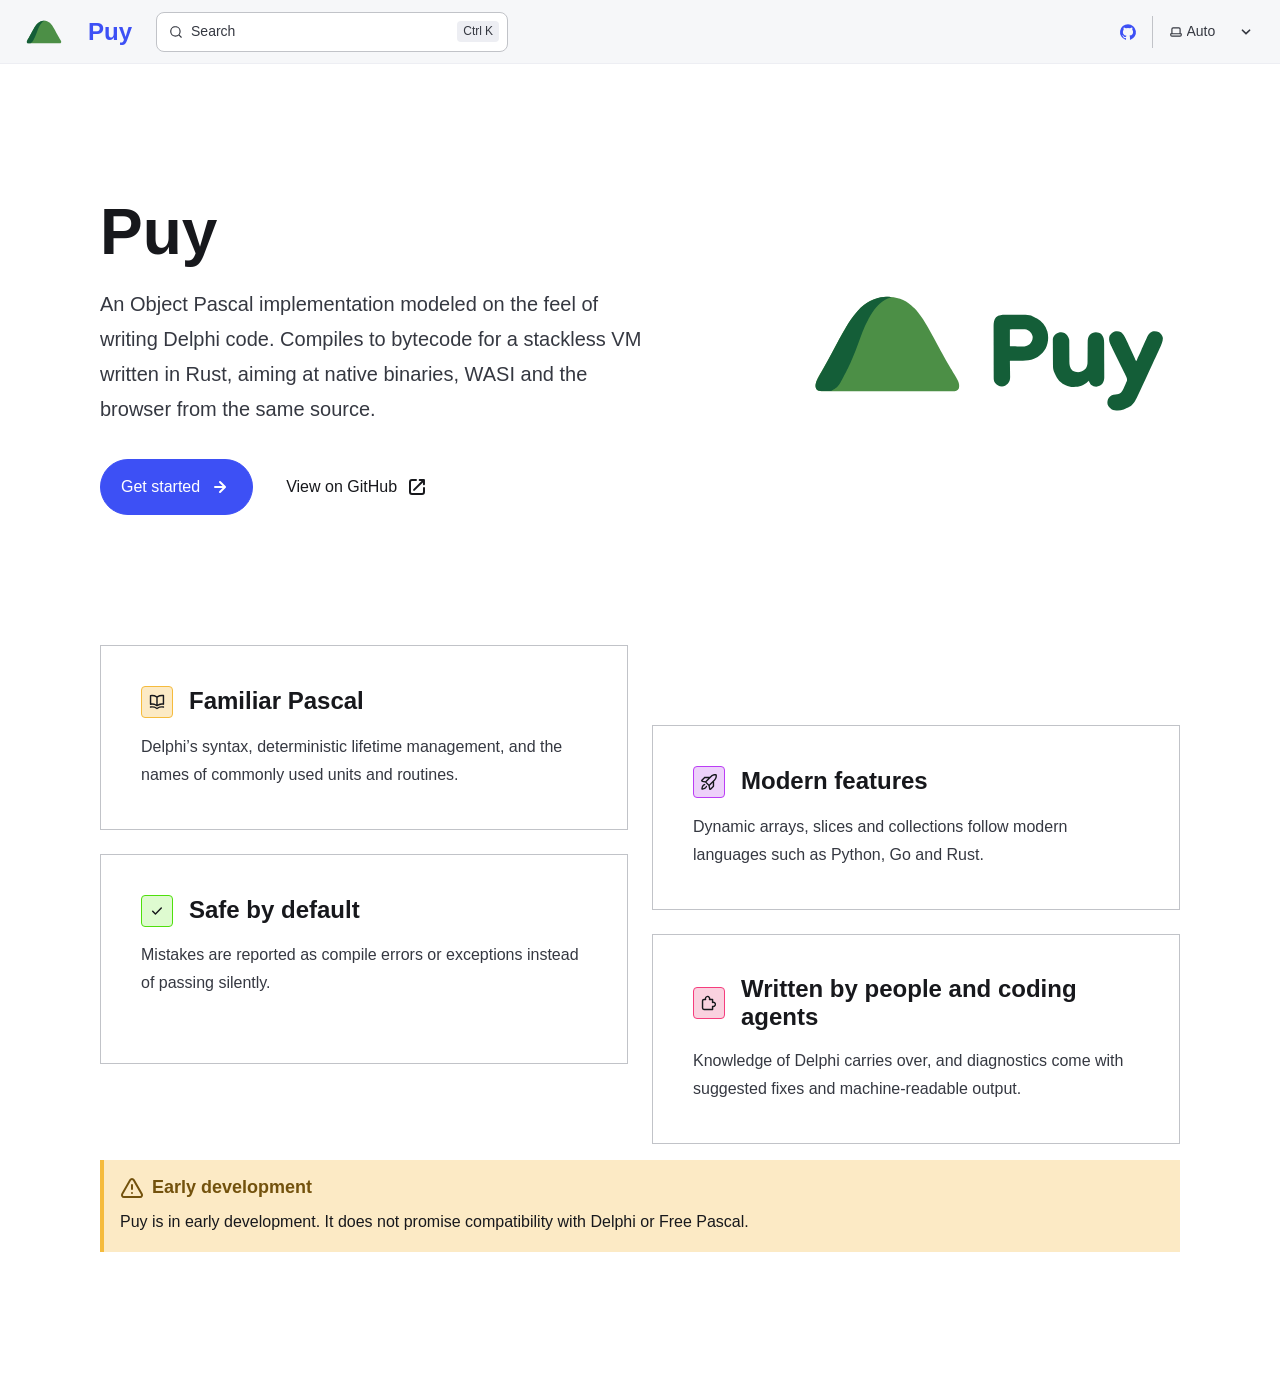
==== index.html @ e06319e0 "Update site" ====
<!DOCTYPE html><html lang="en" dir="ltr" data-theme="dark" data-has-hero data-astro-cid-g5ptsecz><head><meta charset="utf-8"/><meta name="viewport" content="width=device-width, initial-scale=1"/><title>Puy | Puy</title><link rel="canonical" href="https://puy-lang.org/"/><link rel="sitemap" href="/sitemap-index.xml"/><link rel="shortcut icon" href="/favicon.svg" type="image/svg+xml"/><meta name="generator" content="Astro v7.4.12"/><meta name="generator" content="Starlight v0.43.1"/><meta property="og:title" content="Puy"/><meta property="og:type" content="article"/><meta property="og:url" content="https://puy-lang.org/"/><meta property="og:locale" content="en"/><meta property="og:description" content="An Object Pascal implementation modeled on the feel of writing Delphi code."/><meta property="og:site_name" content="Puy"/><meta name="twitter:card" content="summary_large_image"/><meta name="description" content="An Object Pascal implementation modeled on the feel of writing Delphi code."/><script>
	(() => {
		const storedTheme =
			typeof localStorage !== 'undefined' && localStorage.getItem('starlight-theme');
		const theme =
			storedTheme ||
			(window.matchMedia('(prefers-color-scheme: light)').matches ? 'light' : 'dark');
		document.documentElement.dataset.theme = theme === 'light' ? 'light' : 'dark';
	})();
</script><link rel="stylesheet" href="/_astro/print.C9eyqPGL.css" media="print"><link rel="stylesheet" href="/_astro/common.D94KL_TM.css"><style>@layer starlight.components.icon{svg[data-astro-cid-hkc32dio]{color:var(--sl-icon-color);font-size:var(--sl-icon-size,1em);width:1em;height:1em;overflow:visible}}
</style><script type="module" src="/_astro/page.cNngjUgL.js"></script><style>@layer starlight.components{.card[data-astro-cid-oag6qnet]{--sl-card-border:var(--sl-color-purple);--sl-card-bg:var(--sl-color-purple-low);border:1px solid var(--sl-color-gray-5);background-color:var(--sl-color-black);flex-direction:column;gap:clamp(.5rem,.125rem + 1vw,1rem);padding:clamp(1rem,.125rem + 3vw,2.5rem)}.card[data-astro-cid-oag6qnet]:nth-child(4n+1){--sl-card-border:var(--sl-color-orange);--sl-card-bg:var(--sl-color-orange-low)}.card[data-astro-cid-oag6qnet]:nth-child(4n+3){--sl-card-border:var(--sl-color-green);--sl-card-bg:var(--sl-color-green-low)}.card[data-astro-cid-oag6qnet]:nth-child(4n+4){--sl-card-border:var(--sl-color-red);--sl-card-bg:var(--sl-color-red-low)}.card[data-astro-cid-oag6qnet]:nth-child(4n+5){--sl-card-border:var(--sl-color-blue);--sl-card-bg:var(--sl-color-blue-low)}.title[data-astro-cid-oag6qnet]{font-weight:600;font-size:var(--sl-text-h4);color:var(--sl-color-white);line-height:var(--sl-line-height-headings);align-items:center;gap:1rem}.card[data-astro-cid-oag6qnet] .icon[data-astro-cid-oag6qnet]{border:1px solid var(--sl-card-border);background-color:var(--sl-card-bg);border-radius:.25rem;flex-shrink:0;padding:.2em}.card[data-astro-cid-oag6qnet] .body[data-astro-cid-oag6qnet]{font-size:clamp(var(--sl-text-sm), calc(.5rem + 1vw), var(--sl-text-body));margin:0}.card-grid[data-astro-cid-7qmvx3iy]{grid-template-columns:100%;gap:1rem;display:grid}.card-grid[data-astro-cid-7qmvx3iy]>*{margin-top:0!important}@media (width>=50rem){.card-grid[data-astro-cid-7qmvx3iy]{grid-template-columns:1fr 1fr;gap:1.5rem}.stagger[data-astro-cid-7qmvx3iy]{--stagger-height:5rem;padding-bottom:var(--stagger-height)}.stagger[data-astro-cid-7qmvx3iy]>:nth-child(2n){transform:translateY(var(--stagger-height))}}}
</style></head><body data-astro-cid-g5ptsecz><a class="sl-skip-link" href="#_top" data-astro-cid-qb7clj6f>Skip to content</a><div class="page sl-flex" data-astro-cid-yntsjkba><header class="header" data-astro-cid-yntsjkba><div class="header" data-astro-cid-by6fddyj><div class="title-wrapper sl-flex" data-astro-cid-by6fddyj><a href="/" class="site-title sl-flex" data-astro-cid-6rvad3va><img alt src="/_astro/puy-symbol.BpjMEfcw.svg" width="752" height="752" data-astro-cid-6rvad3va><span translate="no" data-astro-cid-6rvad3va>Puy</span></a></div><div class="sl-flex print:hidden" data-astro-cid-by6fddyj><site-search data-translations="{&quot;placeholder&quot;:&quot;Search&quot;}" data-astro-cid-b5kgnn7o="true"><button data-open-modal disabled aria-label="Search" aria-keyshortcuts="Control+K" data-astro-cid-b5kgnn7o><svg data-astro-cid-b5kgnn7o="true" aria-hidden="true" width="16" height="16" viewBox="0 0 24 24" fill="currentColor" style="--sl-icon-size: 1em;" data-astro-cid-hkc32dio><path d="M21.71 20.29 18 16.61A9 9 0 1 0 16.61 18l3.68 3.68a.999.999 0 0 0 1.42 0 1 1 0 0 0 0-1.39ZM11 18a7 7 0 1 1 0-14 7 7 0 0 1 0 14Z"/></svg><span class="sl-hidden md:sl-block" aria-hidden="true" data-astro-cid-b5kgnn7o>Search</span><kbd class="sl-hidden md:sl-flex" style="display: none" data-astro-cid-b5kgnn7o><kbd data-astro-cid-b5kgnn7o>Ctrl</kbd><kbd data-astro-cid-b5kgnn7o>K</kbd></kbd></button><dialog style="padding: 0" aria-label="Search" data-astro-cid-b5kgnn7o><div class="dialog-frame sl-flex" data-astro-cid-b5kgnn7o><button data-close-modal class="sl-flex md:sl-hidden" data-astro-cid-b5kgnn7o>Cancel</button><div class="search-container" data-astro-cid-b5kgnn7o><div id="starlight__search" data-astro-cid-b5kgnn7o></div></div></div></dialog></site-search><script>
	(() => {
		const openBtn = document.querySelector('button[data-open-modal]');
		const shortcut = openBtn?.querySelector('kbd');
		if (!openBtn || !(shortcut instanceof HTMLElement)) return;
		const platformKey = shortcut.querySelector('kbd');
		if (platformKey && /(Mac|iPhone|iPod|iPad)/i.test(navigator.platform)) {
			platformKey.textContent = '⌘';
			openBtn.setAttribute('aria-keyshortcuts', 'Meta+K');
		}
		shortcut.style.display = '';
	})();
</script><script type="module" src="/_astro/Search.astro_astro_type_script_index_0_lang.CibB10mu.js"></script></div><div class="sl-hidden md:sl-flex print:hidden right-group" data-astro-cid-by6fddyj><div class="sl-flex social-icons" data-astro-cid-by6fddyj><a href="https://github.com/puy-lang/puy" rel="me" class="sl-flex" data-astro-cid-n2mnl6yq><span class="sr-only" data-astro-cid-n2mnl6yq>GitHub</span><svg data-astro-cid-n2mnl6yq="true" aria-hidden="true" width="16" height="16" viewBox="0 0 24 24" fill="currentColor" style="--sl-icon-size: 1em;" data-astro-cid-hkc32dio><path d="M12 .3a12 12 0 0 0-3.8 23.38c.6.12.83-.26.83-.57L9 21.07c-3.34.72-4.04-1.61-4.04-1.61-.55-1.39-1.34-1.76-1.34-1.76-1.08-.74.09-.73.09-.73 1.2.09 1.83 1.24 1.83 1.24 1.08 1.83 2.81 1.3 3.5 1 .1-.78.42-1.31.76-1.61-2.67-.3-5.47-1.33-5.47-5.93 0-1.31.47-2.38 1.24-3.22-.14-.3-.54-1.52.1-3.18 0 0 1-.32 3.3 1.23a11.5 11.5 0 0 1 6 0c2.28-1.55 3.29-1.23 3.29-1.23.64 1.66.24 2.88.12 3.18a4.65 4.65 0 0 1 1.23 3.22c0 4.61-2.8 5.63-5.48 5.92.42.36.81 1.1.81 2.22l-.01 3.29c0 .31.2.69.82.57A12 12 0 0 0 12 .3Z"/></svg></a></div><starlight-theme-select data-astro-cid-smhvfpqh="true"><label style="--sl-select-width: 6.25em" data-astro-cid-2z5xp7gb><span class="sr-only" data-astro-cid-2z5xp7gb>Select theme</span><span class="icon label-icon" data-astro-cid-2z5xp7gb><svg class="sl-theme-icon-dark" data-astro-cid-smhvfpqh="true" aria-hidden="true" width="16" height="16" viewBox="0 0 24 24" fill="currentColor" style="--sl-icon-size: 1em;" data-astro-cid-hkc32dio><path d="M21.64 13a1 1 0 0 0-1.05-.14 8.049 8.049 0 0 1-3.37.73 8.15 8.15 0 0 1-8.14-8.1 8.59 8.59 0 0 1 .25-2A1 1 0 0 0 8 2.36a10.14 10.14 0 1 0 14 11.69 1 1 0 0 0-.36-1.05Zm-9.5 6.69A8.14 8.14 0 0 1 7.08 5.22v.27a10.15 10.15 0 0 0 10.14 10.14 9.784 9.784 0 0 0 2.1-.22 8.11 8.11 0 0 1-7.18 4.32v-.04Z"/></svg><svg class="sl-theme-icon-light" data-astro-cid-smhvfpqh="true" aria-hidden="true" width="16" height="16" viewBox="0 0 24 24" fill="currentColor" style="--sl-icon-size: 1em;" data-astro-cid-hkc32dio><path d="M5 12a1 1 0 0 0-1-1H3a1 1 0 0 0 0 2h1a1 1 0 0 0 1-1Zm.64 5-.71.71a1 1 0 0 0 0 1.41 1 1 0 0 0 1.41 0l.71-.71A1 1 0 0 0 5.64 17ZM12 5a1 1 0 0 0 1-1V3a1 1 0 0 0-2 0v1a1 1 0 0 0 1 1Zm5.66 2.34a1 1 0 0 0 .7-.29l.71-.71a1 1 0 1 0-1.41-1.41l-.66.71a1 1 0 0 0 0 1.41 1 1 0 0 0 .66.29Zm-12-.29a1 1 0 0 0 1.41 0 1 1 0 0 0 0-1.41l-.71-.71a1.004 1.004 0 1 0-1.43 1.41l.73.71ZM21 11h-1a1 1 0 0 0 0 2h1a1 1 0 0 0 0-2Zm-2.64 6A1 1 0 0 0 17 18.36l.71.71a1 1 0 0 0 1.41 0 1 1 0 0 0 0-1.41l-.76-.66ZM12 6.5a5.5 5.5 0 1 0 5.5 5.5A5.51 5.51 0 0 0 12 6.5Zm0 9a3.5 3.5 0 1 1 0-7 3.5 3.5 0 0 1 0 7Zm0 3.5a1 1 0 0 0-1 1v1a1 1 0 0 0 2 0v-1a1 1 0 0 0-1-1Z"/></svg><svg class="sl-theme-icon-auto" data-astro-cid-smhvfpqh="true" aria-hidden="true" width="16" height="16" viewBox="0 0 24 24" fill="currentColor" style="--sl-icon-size: 1em;" data-astro-cid-hkc32dio><path d="M21 14h-1V7a3 3 0 0 0-3-3H7a3 3 0 0 0-3 3v7H3a1 1 0 0 0-1 1v2a3 3 0 0 0 3 3h14a3 3 0 0 0 3-3v-2a1 1 0 0 0-1-1ZM6 7a1 1 0 0 1 1-1h10a1 1 0 0 1 1 1v7H6V7Zm14 10a1 1 0 0 1-1 1H5a1 1 0 0 1-1-1v-1h16v1Z"/></svg></span><select autocomplete="off" data-astro-cid-2z5xp7gb><option value="dark" data-astro-cid-2z5xp7gb>Dark</option><option value="light" data-astro-cid-2z5xp7gb>Light</option><option value="auto" selected data-astro-cid-2z5xp7gb>Auto</option></select><svg class="icon caret" data-astro-cid-2z5xp7gb="true" aria-hidden="true" width="16" height="16" viewBox="0 0 24 24" fill="currentColor" style="--sl-icon-size: 1em;" data-astro-cid-hkc32dio><path d="M17 9.17a1 1 0 0 0-1.41 0L12 12.71 8.46 9.17a1 1 0 1 0-1.41 1.42l4.24 4.24a1.002 1.002 0 0 0 1.42 0L17 10.59a1.002 1.002 0 0 0 0-1.42Z"/></svg></label></starlight-theme-select><script>(() => {
		const theme = (typeof localStorage !== 'undefined' && localStorage.getItem('starlight-theme'));
		if (theme) document.querySelectorAll('starlight-theme-select select').forEach((s) => { s.value = theme; });
	})();</script><script type="module">var e=`starlight-theme`,t=e=>e===`auto`||e===`dark`||e===`light`?e:`auto`,n=()=>t(typeof localStorage<`u`&&localStorage.getItem(e));function r(t){typeof localStorage<`u`&&localStorage.setItem(e,t===`light`||t===`dark`?t:``)}var i=()=>matchMedia(`(prefers-color-scheme: light)`).matches?`light`:`dark`;function a(e){document.querySelectorAll(`starlight-theme-select select`).forEach(t=>{t.value=e}),document.documentElement.dataset.theme=e===`auto`?i():e,r(e)}matchMedia(`(prefers-color-scheme: light)`).addEventListener(`change`,()=>{n()===`auto`&&a(`auto`)});var o=class extends HTMLElement{constructor(){super(),a(n()),this.querySelector(`select`)?.addEventListener(`change`,e=>{e.currentTarget instanceof HTMLSelectElement&&a(t(e.currentTarget.value))})}};customElements.define(`starlight-theme-select`,o);</script><script type="module">var e=class extends HTMLElement{constructor(){super();let e=this.querySelector(`select`);e&&(e.addEventListener(`change`,e=>{e.currentTarget instanceof HTMLSelectElement&&(window.location.pathname=e.currentTarget.value)}),window.addEventListener(`pageshow`,t=>{if(!t.persisted)return;let n=e.querySelector(`option[selected]`)?.index;n!==e.selectedIndex&&(e.selectedIndex=n??0)}))}};customElements.define(`starlight-lang-select`,e);</script></div></div></header><div class="main-frame" data-astro-cid-yntsjkba><script type="module">var e=document.getElementById(`starlight__sidebar`),t=e?.querySelector(`sl-sidebar-state-persist`),n=`sl-sidebar-state`,r=()=>{let r=[],i=t?.dataset.hash||``;try{let e=sessionStorage.getItem(n),t=JSON.parse(e||`{}`);Array.isArray(t.open)&&t.hash===i&&(r=t.open)}catch{}return{hash:i,open:r,scroll:e?.scrollTop||0}},i=e=>{try{sessionStorage.setItem(n,JSON.stringify(e))}catch{}},a=()=>i(r()),o=(e,t)=>{let n=r();n.open[t]=e,i(n)};t?.addEventListener(`click`,e=>{if(!(e.target instanceof Element))return;let t=e.target.closest(`summary`)?.closest(`details`);if(!t)return;let n=t.querySelector(`sl-sidebar-restore`),r=parseInt(n?.dataset.index||``);isNaN(r)||o(!t.open,r)}),addEventListener(`visibilitychange`,()=>{document.visibilityState===`hidden`&&a()});</script><div class="lg:sl-flex" data-astro-cid-lrzkfocr><div class="main-pane" data-astro-cid-lrzkfocr><main data-pagefind-body lang="en" dir="ltr" data-astro-cid-g5ptsecz><div class="content-panel" data-astro-cid-a7po4psb><div class="sl-container" data-astro-cid-a7po4psb><div class="hero" data-astro-cid-2qjbuh7f><img src="/_astro/puy-logo.BRkI9EOI_SMe1d.svg" fetchpriority="high" loading="eager" decoding="async" alt data-astro-cid-2qjbuh7f="true" width="400" height="400"><div class="sl-flex stack" data-astro-cid-2qjbuh7f><div class="sl-flex copy" data-astro-cid-2qjbuh7f><h1 id="_top" data-page-title data-astro-cid-2qjbuh7f>Puy</h1><div class="tagline" data-astro-cid-2qjbuh7f>An Object Pascal implementation modeled on the feel of writing Delphi code. Compiles to bytecode for a stackless VM written in Rust, aiming at native binaries, WASI and the browser from the same source.</div></div><div class="sl-flex actions" data-astro-cid-2qjbuh7f><a class="sl-link-button not-content primary" href="/getting-started/installation/" data-astro-cid-2qjbuh7f="true" data-astro-cid-dcqstdaq>Get started<svg data-astro-cid-dcqstdaq="true" aria-hidden="true" width="16" height="16" viewBox="0 0 24 24" fill="currentColor" style="--sl-icon-size: 1.5rem;" data-astro-cid-hkc32dio><path d="M17.92 11.62a1.001 1.001 0 0 0-.21-.33l-5-5a1.003 1.003 0 1 0-1.42 1.42l3.3 3.29H7a1 1 0 0 0 0 2h7.59l-3.3 3.29a1.002 1.002 0 0 0 .325 1.639 1 1 0 0 0 1.095-.219l5-5a1 1 0 0 0 .21-.33 1 1 0 0 0 0-.76Z"/></svg></a><a class="sl-link-button not-content minimal" href="https://github.com/puy-lang/puy" data-astro-cid-2qjbuh7f="true" data-astro-cid-dcqstdaq>View on GitHub<svg data-astro-cid-dcqstdaq="true" aria-hidden="true" width="16" height="16" viewBox="0 0 24 24" fill="currentColor" style="--sl-icon-size: 1.5rem;" data-astro-cid-hkc32dio><path d="M19.33 10.18a1 1 0 0 1-.77 0 1 1 0 0 1-.62-.93l.01-1.83-8.2 8.2a1 1 0 0 1-1.41-1.42l8.2-8.2H14.7a1 1 0 0 1 0-2h4.25a1 1 0 0 1 1 1v4.25a1 1 0 0 1-.62.93Z"/><path d="M11 4a1 1 0 1 1 0 2H7a1 1 0 0 0-1 1v10a1 1 0 0 0 1 1h10a1 1 0 0 0 1-1v-4a1 1 0 1 1 2 0v4a3 3 0 0 1-3 3H7a3 3 0 0 1-3-3V7a3 3 0 0 1 3-3h4Z"/></svg></a></div></div></div><div class="sl-markdown-content"><div class="card-grid stagger" data-astro-cid-7qmvx3iy><article class="card sl-flex" data-astro-cid-oag6qnet><p class="title sl-flex" data-astro-cid-oag6qnet><svg class="icon" data-astro-cid-oag6qnet="true" aria-hidden="true" width="16" height="16" viewBox="0 0 24 24" fill="currentColor" style="--sl-icon-size: 1.333em;" data-astro-cid-hkc32dio><path d="M21.17 2.06A13.1 13.1 0 0 0 19 1.87a12.94 12.94 0 0 0-7 2.05 12.94 12.94 0 0 0-7-2 13.1 13.1 0 0 0-2.17.19 1 1 0 0 0-.83 1v12a1 1 0 0 0 1.17 1 10.9 10.9 0 0 1 8.25 1.91l.12.07h.11a.91.91 0 0 0 .7 0h.11l.12-.07A10.899 10.899 0 0 1 20.83 16 1 1 0 0 0 22 15V3a1 1 0 0 0-.83-.94ZM11 15.35a12.87 12.87 0 0 0-6-1.48H4v-10c.333-.02.667-.02 1 0a10.86 10.86 0 0 1 6 1.8v9.68Zm9-1.44h-1a12.87 12.87 0 0 0-6 1.48V5.67a10.86 10.86 0 0 1 6-1.8c.333-.02.667-.02 1 0v10.04Zm1.17 4.15a13.098 13.098 0 0 0-2.17-.19 12.94 12.94 0 0 0-7 2.05 12.94 12.94 0 0 0-7-2.05c-.727.003-1.453.066-2.17.19A1 1 0 0 0 2 19.21a1 1 0 0 0 1.17.79 10.9 10.9 0 0 1 8.25 1.91 1 1 0 0 0 1.16 0A10.9 10.9 0 0 1 20.83 20a1 1 0 0 0 1.17-.79 1 1 0 0 0-.83-1.15Z"/></svg><span data-astro-cid-oag6qnet>Familiar Pascal</span></p><div class="body" data-astro-cid-oag6qnet><p>Delphi’s syntax, deterministic lifetime management, and the names of commonly
used units and routines.</p></div></article><article class="card sl-flex" data-astro-cid-oag6qnet><p class="title sl-flex" data-astro-cid-oag6qnet><svg class="icon" data-astro-cid-oag6qnet="true" aria-hidden="true" width="16" height="16" viewBox="0 0 24 24" fill="currentColor" style="--sl-icon-size: 1.333em;" data-astro-cid-hkc32dio><path fill-rule="evenodd" d="M1.44 8.855v-.001l3.527-3.516c.34-.344.802-.541 1.285-.548h6.649l.947-.947c3.07-3.07 6.207-3.072 7.62-2.868a1.821 1.821 0 0 1 1.557 1.557c.204 1.413.203 4.55-2.868 7.62l-.946.946v6.649a1.845 1.845 0 0 1-.549 1.286l-3.516 3.528a1.844 1.844 0 0 1-3.11-.944l-.858-4.275-4.52-4.52-2.31-.463-1.964-.394A1.847 1.847 0 0 1 .98 10.693a1.843 1.843 0 0 1 .46-1.838Zm5.379 2.017-3.873-.776L6.32 6.733h4.638l-4.14 4.14Zm8.403-5.655c2.459-2.46 4.856-2.463 5.89-2.33.134 1.035.13 3.432-2.329 5.891l-6.71 6.71-3.561-3.56 6.71-6.711Zm-1.318 15.837-.776-3.873 4.14-4.14v4.639l-3.364 3.374Z" clip-rule="evenodd"/><path d="M9.318 18.345a.972.972 0 0 0-1.86-.561c-.482 1.435-1.687 2.204-2.934 2.619a8.22 8.22 0 0 1-1.23.302c.062-.365.157-.79.303-1.229.415-1.247 1.184-2.452 2.62-2.935a.971.971 0 1 0-.62-1.842c-.12.04-.236.084-.35.13-2.02.828-3.012 2.588-3.493 4.033a10.383 10.383 0 0 0-.51 2.845l-.001.016v.063c0 .536.434.972.97.972H2.24a7.21 7.21 0 0 0 .878-.065c.527-.063 1.248-.19 2.02-.447 1.445-.48 3.205-1.472 4.033-3.494a5.828 5.828 0 0 0 .147-.407Z"/></svg><span data-astro-cid-oag6qnet>Modern features</span></p><div class="body" data-astro-cid-oag6qnet><p>Dynamic arrays, slices and collections follow modern languages such as Python,
Go and Rust.</p></div></article><article class="card sl-flex" data-astro-cid-oag6qnet><p class="title sl-flex" data-astro-cid-oag6qnet><svg class="icon" data-astro-cid-oag6qnet="true" aria-hidden="true" width="16" height="16" viewBox="0 0 24 24" fill="currentColor" style="--sl-icon-size: 1.333em;" data-astro-cid-hkc32dio><path d="M18.71 7.21a1 1 0 0 0-1.42 0l-7.45 7.46-3.13-3.14A1.02 1.02 0 1 0 5.29 13l3.84 3.84a1.001 1.001 0 0 0 1.42 0l8.16-8.16a1 1 0 0 0 0-1.47Z"/></svg><span data-astro-cid-oag6qnet>Safe by default</span></p><div class="body" data-astro-cid-oag6qnet><p>Mistakes are reported as compile errors or exceptions instead of passing
silently.</p></div></article><article class="card sl-flex" data-astro-cid-oag6qnet><p class="title sl-flex" data-astro-cid-oag6qnet><svg class="icon" data-astro-cid-oag6qnet="true" aria-hidden="true" width="16" height="16" viewBox="0 0 24 24" fill="currentColor" style="--sl-icon-size: 1.333em;" data-astro-cid-hkc32dio><path d="M17 22H5a3 3 0 0 1-3-3V9a3 3 0 0 1 3-3h1a4 4 0 0 1 7.3-2.18c.448.64.692 1.4.7 2.18h3a1 1 0 0 1 1 1v3a4 4 0 0 1 2.18 7.3A3.86 3.86 0 0 1 18 18v3a1 1 0 0 1-1 1ZM5 8a1 1 0 0 0-1 1v10a1 1 0 0 0 1 1h11v-3.18a1 1 0 0 1 1.33-.95 1.77 1.77 0 0 0 1.74-.23 2 2 0 0 0 .93-1.37 2 2 0 0 0-.48-1.59 1.89 1.89 0 0 0-2.17-.55 1 1 0 0 1-1.33-.95V8h-3.2a1 1 0 0 1-1-1.33 1.77 1.77 0 0 0-.23-1.74 1.939 1.939 0 0 0-3-.43A2 2 0 0 0 8 6c.002.23.046.456.13.67A1 1 0 0 1 7.18 8H5Z"/></svg><span data-astro-cid-oag6qnet>Written by people and coding agents</span></p><div class="body" data-astro-cid-oag6qnet><p>Knowledge of Delphi carries over, and diagnostics come with suggested fixes and
machine-readable output.</p></div></article></div>
<aside aria-label="Early development" class="starlight-aside starlight-aside--caution"><p class="starlight-aside__title" aria-hidden="true"><svg viewBox="0 0 24 24" width="16" height="16" fill="currentColor" class="starlight-aside__icon"><path d="M12 16a1 1 0 1 0 0 2 1 1 0 0 0 0-2Zm10.67 1.47-8.05-14a3 3 0 0 0-5.24 0l-8 14A3 3 0 0 0 3.94 22h16.12a3 3 0 0 0 2.61-4.53Zm-1.73 2a1 1 0 0 1-.88.51H3.94a1 1 0 0 1-.88-.51 1 1 0 0 1 0-1l8-14a1 1 0 0 1 1.78 0l8.05 14a1 1 0 0 1 .05 1.02v-.02ZM12 8a1 1 0 0 0-1 1v4a1 1 0 0 0 2 0V9a1 1 0 0 0-1-1Z"/></svg>Early development</p><div class="starlight-aside__content"><p>Puy is in early development. It does not promise compatibility with Delphi or Free
Pascal.</p></div></aside></div><footer class="sl-flex" data-astro-cid-ddtxxk7k><div class="meta sl-flex" data-astro-cid-ddtxxk7k></div><div class="pagination-links print:hidden" dir="ltr" data-astro-cid-b5raizh3></div></footer></div></div></main></div></div></div></div></body></html>
---- _astro/print.C9eyqPGL.css ----
@media print{:root{--sl-color-white:#17181c;--sl-color-gray-1:#23262f;--sl-color-gray-2:#353841;--sl-color-gray-3:#555962;--sl-color-gray-4:#888c96;--sl-color-gray-5:#c1c3c8;--sl-color-gray-6:#edeef3;--sl-color-gray-7:#f6f7f9;--sl-color-black:#fff;--sl-color-orange-high:hsl(var(--sl-hue-orange), 80%, 25%);--sl-color-orange:hsl(var(--sl-hue-orange), 90%, 60%);--sl-color-orange-low:hsl(var(--sl-hue-orange), 90%, 88%);--sl-color-green-high:hsl(var(--sl-hue-green), 80%, 22%);--sl-color-green:hsl(var(--sl-hue-green), 90%, 46%);--sl-color-green-low:hsl(var(--sl-hue-green), 85%, 90%);--sl-color-blue-high:hsl(var(--sl-hue-blue), 80%, 30%);--sl-color-blue:hsl(var(--sl-hue-blue), 90%, 60%);--sl-color-blue-low:hsl(var(--sl-hue-blue), 88%, 90%);--sl-color-purple-high:hsl(var(--sl-hue-purple), 90%, 30%);--sl-color-purple:hsl(var(--sl-hue-purple), 90%, 60%);--sl-color-purple-low:hsl(var(--sl-hue-purple), 80%, 90%);--sl-color-red-high:hsl(var(--sl-hue-red), 80%, 30%);--sl-color-red:hsl(var(--sl-hue-red), 90%, 60%);--sl-color-red-low:hsl(var(--sl-hue-red), 80%, 90%);--sl-color-accent-high:#0f1c8a;--sl-color-accent:#3d50f5;--sl-color-accent-low:#cfd4fc;--sl-color-text-accent:var(--sl-color-accent);--sl-color-text-invert:var(--sl-color-black);--sl-color-bg-nav:var(--sl-color-gray-7);--sl-color-bg-sidebar:var(--sl-color-bg);--sl-color-bg-inline-code:var(--sl-color-gray-6);--sl-color-bg-accent:var(--sl-color-accent);--sl-color-hairline-light:var(--sl-color-gray-6);--sl-color-hairline-shade:var(--sl-color-gray-6);--sl-color-backdrop-overlay:#545864a8;--sl-shadow-sm:none;--sl-shadow-md:none;--sl-shadow-lg:none}.print\:hidden{display:none}.print\:flex{display:flex}.print\:block{display:block}main{padding-bottom:0}main>.content-panel{padding-block-start:0}.content-panel+.content-panel{border:0}.page>header{position:relative}.page>.main-frame{padding-top:0;padding-inline-start:0}.main-pane{--sl-sidebar-width:0px;--sl-content-width:100%}.sl-banner{--sl-color-banner-text:var(--sl-color-white);background-color:#0000}.sl-markdown-content :is(h1,h2,h3,h4,h5,h6){break-after:avoid}.sl-markdown-content :is(p,li){orphans:2;widows:2}.sl-markdown-content pre{white-space:pre-wrap;overflow-x:hidden}.sl-markdown-content .expressive-code,.sl-markdown-content figure,.sl-markdown-content pre{break-inside:avoid}.expressive-code .frame.is-terminal .header:before{box-shadow:inset 99rem 99rem var(--sl-color-gray-5)}.expressive-code .frame.has-title:not(.is-terminal) .header{border-bottom:1px solid var(--sl-color-gray-6);background:0 0}.expressive-code .frame.has-title:not(.is-terminal) .title{background:0 0}.expressive-code .frame.has-title:not(.is-terminal) .title:after{border-top:0}.expressive-code .copy{display:none}.sl-markdown-content code:not(:where(.not-content *)){margin-block:unset;background-color:#0000;padding:0;font-size:.9375em}.sl-markdown-content :is(th,td):not(:where(.not-content *)),.sl-markdown-content :is(th,td) :not(:where(.not-content *)){overflow-wrap:anywhere}.sl-badge{color:var(--sl-color-white);background:0 0}starlight-file-tree{break-inside:avoid}starlight-file-tree .highlight{outline:3px solid var(--sl-color-accent-low);color:var(--sl-color-text);background-color:#0000}.starlight-aside{break-inside:avoid}.sl-link-button.primary{border-color:var(--sl-color-white);color:var(--sl-color-white);background:0 0}starlight-tabs{break-inside:avoid}.sl-steps>li:after{box-shadow:inset 99rem 99rem var(--sl-color-hairline-light)}}
---- _astro/common.D94KL_TM.css ----
@layer starlight.base{:root,::backdrop{--sl-color-white:#fff;--sl-color-gray-1:#edeef3;--sl-color-gray-2:#c1c3c8;--sl-color-gray-3:#888c96;--sl-color-gray-4:#555962;--sl-color-gray-5:#353841;--sl-color-gray-6:#23262f;--sl-color-black:#17181c;--sl-hue-orange:41;--sl-color-orange-low:hsl(var(--sl-hue-orange), 39%, 22%);--sl-color-orange:hsl(var(--sl-hue-orange), 82%, 63%);--sl-color-orange-high:hsl(var(--sl-hue-orange), 82%, 87%);--sl-hue-green:101;--sl-color-green-low:hsl(var(--sl-hue-green), 39%, 22%);--sl-color-green:hsl(var(--sl-hue-green), 82%, 63%);--sl-color-green-high:hsl(var(--sl-hue-green), 82%, 80%);--sl-hue-blue:234;--sl-color-blue-low:hsl(var(--sl-hue-blue), 54%, 20%);--sl-color-blue:hsl(var(--sl-hue-blue), 100%, 60%);--sl-color-blue-high:hsl(var(--sl-hue-blue), 100%, 87%);--sl-hue-purple:281;--sl-color-purple-low:hsl(var(--sl-hue-purple), 39%, 22%);--sl-color-purple:hsl(var(--sl-hue-purple), 82%, 63%);--sl-color-purple-high:hsl(var(--sl-hue-purple), 82%, 89%);--sl-hue-red:339;--sl-color-red-low:hsl(var(--sl-hue-red), 39%, 22%);--sl-color-red:hsl(var(--sl-hue-red), 82%, 63%);--sl-color-red-high:hsl(var(--sl-hue-red), 82%, 87%);--sl-color-accent-low:#17264f;--sl-color-accent:#3369ff;--sl-color-accent-high:#b3c7ff;--sl-color-text:var(--sl-color-gray-2);--sl-color-text-accent:var(--sl-color-accent-high);--sl-color-text-invert:var(--sl-color-accent-low);--sl-color-bg:var(--sl-color-black);--sl-color-bg-nav:var(--sl-color-gray-6);--sl-color-bg-sidebar:var(--sl-color-gray-6);--sl-color-bg-inline-code:var(--sl-color-gray-5);--sl-color-bg-accent:var(--sl-color-accent-high);--sl-color-hairline-light:var(--sl-color-gray-5);--sl-color-hairline:var(--sl-color-gray-6);--sl-color-hairline-shade:var(--sl-color-black);--sl-color-backdrop-overlay:#16181da8;--sl-shadow-sm:0px 1px 1px #0000001f, 0px 2px 1px #0000003d;--sl-shadow-md:0px 8px 4px #00000014, 0px 5px 2px #00000014, 0px 3px 2px #0000001f, 0px 1px 1px #00000026;--sl-shadow-lg:0px 25px 7px #00000008, 0px 16px 6px #0000001a, 0px 9px 5px #16181d54, 0px 4px 4px #000000bf, 0px 4px 2px #00000040;--sl-text-2xs:.75rem;--sl-text-xs:.8125rem;--sl-text-sm:.875rem;--sl-text-base:1rem;--sl-text-lg:1.125rem;--sl-text-xl:1.25rem;--sl-text-2xl:1.5rem;--sl-text-3xl:1.8125rem;--sl-text-4xl:2.1875rem;--sl-text-5xl:2.625rem;--sl-text-6xl:4rem;--sl-text-body:var(--sl-text-base);--sl-text-body-sm:var(--sl-text-xs);--sl-text-code:var(--sl-text-sm);--sl-text-code-sm:var(--sl-text-xs);--sl-text-h1:var(--sl-text-4xl);--sl-text-h2:var(--sl-text-3xl);--sl-text-h3:var(--sl-text-2xl);--sl-text-h4:var(--sl-text-xl);--sl-text-h5:var(--sl-text-lg);--sl-line-height:1.75;--sl-line-height-headings:1.2;--sl-font-system:-apple-system, BlinkMacSystemFont, "Segoe UI", Roboto, "Helvetica Neue", "Noto Sans", Arial, sans-serif, "Apple Color Emoji", "Segoe UI Emoji", "Segoe UI Symbol", "Noto Color Emoji";--sl-font-system-mono:ui-monospace, SFMono-Regular, Menlo, Monaco, Consolas, "Liberation Mono", "Courier New", monospace;--__sl-font:var(--sl-font,var(--sl-font-system)), var(--sl-font-system);--__sl-font-mono:var(--sl-font-mono,var(--sl-font-system-mono)), var(--sl-font-system-mono);--sl-nav-height:3.5rem;--sl-nav-pad-x:1rem;--sl-nav-pad-y:.75rem;--sl-mobile-toc-height:3rem;--sl-sidebar-width:18.75rem;--sl-sidebar-pad-x:1rem;--sl-content-width:45rem;--sl-content-pad-x:1rem;--sl-content-gap-y:1rem;--sl-main-pad:0 0 3vh 0;--sl-menu-button-size:2rem;--sl-nav-gap:var(--sl-content-pad-x);--sl-outline-offset-inside:-.1875rem;--sl-z-index-toc:4;--sl-z-index-menu:5;--sl-z-index-navbar:10;--sl-z-index-skiplink:20}:root[data-theme=light],[data-theme=light] ::backdrop{--sl-color-white:#17181c;--sl-color-gray-1:#23262f;--sl-color-gray-2:#353841;--sl-color-gray-3:#555962;--sl-color-gray-4:#888c96;--sl-color-gray-5:#c1c3c8;--sl-color-gray-6:#edeef3;--sl-color-gray-7:#f6f7f9;--sl-color-black:#fff;--sl-color-orange-high:hsl(var(--sl-hue-orange), 80%, 25%);--sl-color-orange:hsl(var(--sl-hue-orange), 90%, 60%);--sl-color-orange-low:hsl(var(--sl-hue-orange), 90%, 88%);--sl-color-green-high:hsl(var(--sl-hue-green), 80%, 22%);--sl-color-green:hsl(var(--sl-hue-green), 90%, 46%);--sl-color-green-low:hsl(var(--sl-hue-green), 85%, 90%);--sl-color-blue-high:hsl(var(--sl-hue-blue), 80%, 30%);--sl-color-blue:hsl(var(--sl-hue-blue), 90%, 60%);--sl-color-blue-low:hsl(var(--sl-hue-blue), 88%, 90%);--sl-color-purple-high:hsl(var(--sl-hue-purple), 90%, 30%);--sl-color-purple:hsl(var(--sl-hue-purple), 90%, 60%);--sl-color-purple-low:hsl(var(--sl-hue-purple), 80%, 90%);--sl-color-red-high:hsl(var(--sl-hue-red), 80%, 30%);--sl-color-red:hsl(var(--sl-hue-red), 90%, 60%);--sl-color-red-low:hsl(var(--sl-hue-red), 80%, 90%);--sl-color-accent-high:#0f1c8a;--sl-color-accent:#3d50f5;--sl-color-accent-low:#cfd4fc;--sl-color-text-accent:var(--sl-color-accent);--sl-color-text-invert:var(--sl-color-black);--sl-color-bg-nav:var(--sl-color-gray-7);--sl-color-bg-sidebar:var(--sl-color-bg);--sl-color-bg-inline-code:var(--sl-color-gray-6);--sl-color-bg-accent:var(--sl-color-accent);--sl-color-hairline-light:var(--sl-color-gray-6);--sl-color-hairline-shade:var(--sl-color-gray-6);--sl-color-backdrop-overlay:#545864a8;--sl-shadow-sm:0px 1px 1px #0000000f, 0px 2px 1px #0000000f;--sl-shadow-md:0px 8px 4px #00000008, 0px 5px 2px #00000008, 0px 3px 2px #0000000f, 0px 1px 1px #0000000f;--sl-shadow-lg:0px 25px 7px #00000003, 0px 16px 6px #00000008, 0px 9px 5px #16181d14, 0px 4px 4px #00000029, 0px 4px 2px #0000000a}@media (width>=50em){:root{--sl-nav-height:4rem;--sl-nav-pad-x:1.5rem;--sl-text-h1:var(--sl-text-5xl);--sl-text-h2:var(--sl-text-4xl);--sl-text-h3:var(--sl-text-3xl);--sl-text-h4:var(--sl-text-2xl)}}@media (width>=72rem){:root{--sl-content-pad-x:1.5rem;--sl-mobile-toc-height:0rem}}}@layer starlight.reset{*,:before,:after{box-sizing:border-box}*{margin:0}html{color-scheme:dark;accent-color:var(--sl-color-accent);-webkit-text-size-adjust:100%;text-size-adjust:100%}html[data-theme=light]{color-scheme:light}body{font-family:var(--__sl-font);line-height:var(--sl-line-height);-webkit-font-smoothing:antialiased;color:var(--sl-color-text);background-color:var(--sl-color-bg)}[lang]:where(:lang(zh),:lang(ja)){text-autospace:normal}[lang]:where(:not(:lang(zh),:lang(ja))){text-autospace:initial}pre,code,samp,kbd{text-autospace:no-autospace}input,button,textarea,select{font:inherit}p,h1,h2,h3,h4,h5,h6,code{overflow-wrap:break-word}code{font-family:var(--__sl-font-mono)}}@layer starlight.core{.sl-banner[data-astro-cid-ofbg3qve]{--__sl-banner-text:var(--sl-color-banner-text,var(--sl-color-text-invert));padding:var(--sl-nav-pad-y) var(--sl-nav-pad-x);background-color:var(--sl-color-banner-bg,var(--sl-color-bg-accent));color:var(--__sl-banner-text);line-height:var(--sl-line-height-headings);text-align:center;text-wrap:balance;box-shadow:var(--sl-shadow-sm)}.sl-banner[data-astro-cid-ofbg3qve] a{color:var(--__sl-banner-text)}.content-panel[data-astro-cid-a7po4psb]{padding:1.5rem var(--sl-content-pad-x)}.content-panel[data-astro-cid-a7po4psb]+.content-panel[data-astro-cid-a7po4psb]{border-top:1px solid var(--sl-color-hairline)}.sl-container[data-astro-cid-a7po4psb]{max-width:var(--sl-content-width)}.sl-container[data-astro-cid-a7po4psb]>*+*{margin-top:1.5rem}@media (width>=72rem){.sl-container[data-astro-cid-a7po4psb]{margin-inline:var(--sl-content-margin-inline,auto)}}p[data-astro-cid-gsljcgkv]{border:1px solid var(--sl-color-orange);background-color:var(--sl-color-orange-low);color:var(--sl-color-orange-high);width:max-content;max-width:100%;font-size:var(--sl-text-body-sm);line-height:var(--sl-line-height-headings);text-align:start;align-items:center;gap:.75em;padding:.75em 1em}a[data-astro-cid-qlekgd3o]{color:var(--sl-color-gray-3);align-items:center;gap:.5rem;text-decoration:none}a[data-astro-cid-qlekgd3o]:hover{color:var(--sl-color-white)}.pagination-links[data-astro-cid-b5raizh3]{grid-template-columns:repeat(auto-fit,minmax(min(18rem,100%),1fr));gap:1rem;display:grid}a[data-astro-cid-b5raizh3]{border:1px solid var(--sl-color-gray-5);width:100%;color:var(--sl-color-gray-2);box-shadow:var(--sl-shadow-md);overflow-wrap:anywhere;border-radius:.5rem;flex-grow:1;flex-basis:calc(50% - .5rem);justify-content:flex-start;align-items:center;gap:.5rem;padding:1rem;text-decoration:none;display:flex}[data-astro-cid-b5raizh3][rel=next]{text-align:end;flex-direction:row-reverse;justify-content:end}a[data-astro-cid-b5raizh3]:hover{border-color:var(--sl-color-gray-2)}.link-title[data-astro-cid-b5raizh3]{color:var(--sl-color-white);font-size:var(--sl-text-2xl);line-height:var(--sl-line-height-headings)}svg[data-astro-cid-b5raizh3]{flex-shrink:0}footer[data-astro-cid-ddtxxk7k]{flex-direction:column;gap:1.5rem}.meta[data-astro-cid-ddtxxk7k]{font-size:var(--sl-text-sm);color:var(--sl-color-gray-3);flex-wrap:wrap;justify-content:space-between;gap:.75rem 3rem;margin-top:3rem}.meta[data-astro-cid-ddtxxk7k]>p:only-child{margin-inline-start:auto}.kudos[data-astro-cid-ddtxxk7k]{font-size:var(--sl-text-xs);color:var(--sl-color-gray-3);align-items:center;gap:.5em;margin:1.5rem auto;text-decoration:none}.kudos[data-astro-cid-ddtxxk7k]:hover{color:var(--sl-color-white)}label[data-astro-cid-2z5xp7gb]{--sl-label-icon-size:.875rem;--sl-caret-size:1.25rem;--sl-inline-padding:.5rem;color:var(--sl-color-gray-2);align-items:center;gap:.25rem;display:flex;position:relative}label[data-astro-cid-2z5xp7gb]:hover{color:var(--sl-color-white)}.icon[data-astro-cid-2z5xp7gb]{pointer-events:none;display:flex;position:absolute}select[data-astro-cid-2z5xp7gb]{padding-block:.625rem;padding-inline:calc(var(--sl-label-icon-size) + var(--sl-inline-padding) + .25rem) calc(var(--sl-caret-size) + var(--sl-inline-padding) + .25rem);margin-inline:calc(var(--sl-inline-padding) * -1);width:calc(var(--sl-select-width) + var(--sl-inline-padding) * 2);text-overflow:ellipsis;color:inherit;cursor:pointer;appearance:none;background-color:#0000;border:0}option[data-astro-cid-2z5xp7gb]{background-color:var(--sl-color-bg-nav);color:var(--sl-color-gray-1)}@media (width>=50rem){select[data-astro-cid-2z5xp7gb]{font-size:var(--sl-text-sm)}}site-search[data-astro-cid-b5kgnn7o]{display:contents}button[data-astro-cid-b5kgnn7o][data-open-modal]{color:var(--sl-color-gray-1);cursor:pointer;height:2.5rem;font-size:var(--sl-text-xl);background-color:#0000;border:0;align-items:center;gap:.5rem;display:flex}@media (width>=50rem){button[data-astro-cid-b5kgnn7o][data-open-modal]{border:1px solid var(--sl-color-gray-5);background-color:var(--sl-color-black);color:var(--sl-color-gray-2);font-size:var(--sl-text-sm);border-radius:.5rem;width:100%;max-width:22rem;padding-inline:.75rem .5rem}button[data-astro-cid-b5kgnn7o][data-open-modal]:hover{border-color:var(--sl-color-gray-2);color:var(--sl-color-white)}button[data-astro-cid-b5kgnn7o][data-open-modal]>[data-astro-cid-b5kgnn7o]:last-child{margin-inline-start:auto}}button[data-astro-cid-b5kgnn7o]>kbd[data-astro-cid-b5kgnn7o]{font-size:var(--sl-text-2xs);background-color:var(--sl-color-gray-6);border-radius:.25rem;gap:.25em;padding-inline:.375rem}kbd[data-astro-cid-b5kgnn7o]{font-family:var(--__sl-font)}dialog[data-astro-cid-b5kgnn7o]{background-color:var(--sl-color-gray-6);border:1px solid var(--sl-color-gray-5);width:100%;max-width:100%;height:100%;max-height:100%;box-shadow:var(--sl-shadow-lg);margin:0}dialog[data-astro-cid-b5kgnn7o][open]{display:flex}dialog[data-astro-cid-b5kgnn7o]::backdrop{background-color:var(--sl-color-backdrop-overlay);backdrop-filter:blur(.25rem)}.dialog-frame[data-astro-cid-b5kgnn7o]{flex-direction:column;flex-grow:1;gap:1rem;padding:1rem;position:relative;overflow:auto}button[data-astro-cid-b5kgnn7o][data-close-modal]{z-index:1;height:calc(64px * var(--pagefind-ui-scale));cursor:pointer;color:var(--sl-color-text-accent);background:0 0;border:0;align-self:flex-end;align-items:center;padding:.25rem;position:absolute}#starlight__search[data-astro-cid-b5kgnn7o]{--pagefind-ui-primary:var(--sl-color-text);--pagefind-ui-text:var(--sl-color-gray-2);--pagefind-ui-font:var(--__sl-font);--pagefind-ui-background:var(--sl-color-black);--pagefind-ui-border:var(--sl-color-gray-5);--pagefind-ui-border-width:1px;--pagefind-ui-tag:var(--sl-color-gray-5);--sl-search-cancel-space:5rem}:root[data-theme=light] #starlight__search[data-astro-cid-b5kgnn7o]{--pagefind-ui-tag:var(--sl-color-gray-6)}@media (width>=50rem){#starlight__search[data-astro-cid-b5kgnn7o]{--sl-search-cancel-space:0px}dialog[data-astro-cid-b5kgnn7o]{border-radius:.5rem;width:90%;max-width:40rem;height:max-content;min-height:15rem;max-height:calc(100% - 8rem);margin:4rem auto auto}.dialog-frame[data-astro-cid-b5kgnn7o]{padding:1.5rem}}.pagefind-ui__result.svelte-j9e30.svelte-j9e30{align-items:flex-start;gap:min(calc(40px * var(--pagefind-ui-scale)), 3%);padding:calc(30px * var(--pagefind-ui-scale)) 0 calc(40px * var(--pagefind-ui-scale));border-top:solid var(--pagefind-ui-border-width) var(--pagefind-ui-border);list-style-type:none;display:flex}.pagefind-ui__result.svelte-j9e30.svelte-j9e30:last-of-type{border-bottom:solid var(--pagefind-ui-border-width) var(--pagefind-ui-border)}.pagefind-ui__result-thumb.svelte-j9e30.svelte-j9e30{width:min(30%, calc((30% - (100px * var(--pagefind-ui-scale))) * 100000));max-width:calc(120px * var(--pagefind-ui-scale));margin-top:calc(10px * var(--pagefind-ui-scale));aspect-ratio:var(--pagefind-ui-image-box-ratio);position:relative}.pagefind-ui__result-image.svelte-j9e30.svelte-j9e30{border-radius:var(--pagefind-ui-image-border-radius);width:auto;max-width:100%;height:auto;max-height:100%;font-size:0;display:block;position:absolute;left:50%;transform:translate(-50%)}.pagefind-ui__result-inner.svelte-j9e30.svelte-j9e30{margin-top:calc(10px * var(--pagefind-ui-scale));flex-direction:column;flex:1;align-items:flex-start;display:flex}.pagefind-ui__result-title.svelte-j9e30.svelte-j9e30{font-weight:700;font-size:calc(21px * var(--pagefind-ui-scale));margin-top:0;margin-bottom:0;display:inline-block}.pagefind-ui__result-title.svelte-j9e30 .pagefind-ui__result-link.svelte-j9e30{color:var(--pagefind-ui-text);text-decoration:none}.pagefind-ui__result-title.svelte-j9e30 .pagefind-ui__result-link.svelte-j9e30:hover{text-decoration:underline}.pagefind-ui__result-excerpt.svelte-j9e30.svelte-j9e30{font-weight:400;font-size:calc(16px * var(--pagefind-ui-scale));margin-top:calc(4px * var(--pagefind-ui-scale));min-width:calc(250px * var(--pagefind-ui-scale));margin-bottom:0;display:inline-block}.pagefind-ui__loading.svelte-j9e30.svelte-j9e30{color:var(--pagefind-ui-text);background-color:var(--pagefind-ui-text);border-radius:var(--pagefind-ui-border-radius);opacity:.1;pointer-events:none}.pagefind-ui__result-tags.svelte-j9e30.svelte-j9e30{gap:calc(20px * var(--pagefind-ui-scale));margin-top:calc(20px * var(--pagefind-ui-scale));flex-wrap:wrap;padding:0;list-style-type:none;display:flex}.pagefind-ui__result-tag.svelte-j9e30.svelte-j9e30{padding:calc(4px * var(--pagefind-ui-scale)) calc(8px * var(--pagefind-ui-scale));font-size:calc(14px * var(--pagefind-ui-scale));border-radius:var(--pagefind-ui-border-radius);background-color:var(--pagefind-ui-tag)}.pagefind-ui__result.svelte-4xnkmf.svelte-4xnkmf{align-items:flex-start;gap:min(calc(40px * var(--pagefind-ui-scale)), 3%);padding:calc(30px * var(--pagefind-ui-scale)) 0 calc(40px * var(--pagefind-ui-scale));border-top:solid var(--pagefind-ui-border-width) var(--pagefind-ui-border);list-style-type:none;display:flex}.pagefind-ui__result.svelte-4xnkmf.svelte-4xnkmf:last-of-type{border-bottom:solid var(--pagefind-ui-border-width) var(--pagefind-ui-border)}.pagefind-ui__result-nested.svelte-4xnkmf.svelte-4xnkmf{padding-left:calc(20px * var(--pagefind-ui-scale));flex-direction:column;display:flex}.pagefind-ui__result-nested.svelte-4xnkmf.svelte-4xnkmf:first-of-type{padding-top:calc(10px * var(--pagefind-ui-scale))}.pagefind-ui__result-nested.svelte-4xnkmf .pagefind-ui__result-link.svelte-4xnkmf{font-size:.9em;position:relative}.pagefind-ui__result-nested.svelte-4xnkmf .pagefind-ui__result-link.svelte-4xnkmf:before{content:"⤷ ";position:absolute;top:0;right:calc(100% + .1em)}.pagefind-ui__result-thumb.svelte-4xnkmf.svelte-4xnkmf{width:min(30%, calc((30% - (100px * var(--pagefind-ui-scale))) * 100000));max-width:calc(120px * var(--pagefind-ui-scale));margin-top:calc(10px * var(--pagefind-ui-scale));aspect-ratio:var(--pagefind-ui-image-box-ratio);position:relative}.pagefind-ui__result-image.svelte-4xnkmf.svelte-4xnkmf{border-radius:var(--pagefind-ui-image-border-radius);width:auto;max-width:100%;height:auto;max-height:100%;font-size:0;display:block;position:absolute;left:50%;transform:translate(-50%)}.pagefind-ui__result-inner.svelte-4xnkmf.svelte-4xnkmf{margin-top:calc(10px * var(--pagefind-ui-scale));flex-direction:column;flex:1;align-items:flex-start;display:flex}.pagefind-ui__result-title.svelte-4xnkmf.svelte-4xnkmf{font-weight:700;font-size:calc(21px * var(--pagefind-ui-scale));margin-top:0;margin-bottom:0;display:inline-block}.pagefind-ui__result-title.svelte-4xnkmf .pagefind-ui__result-link.svelte-4xnkmf{color:var(--pagefind-ui-text);text-decoration:none}.pagefind-ui__result-title.svelte-4xnkmf .pagefind-ui__result-link.svelte-4xnkmf:hover{text-decoration:underline}.pagefind-ui__result-excerpt.svelte-4xnkmf.svelte-4xnkmf{font-weight:400;font-size:calc(16px * var(--pagefind-ui-scale));margin-top:calc(4px * var(--pagefind-ui-scale));min-width:calc(250px * var(--pagefind-ui-scale));margin-bottom:0;display:inline-block}.pagefind-ui__loading.svelte-4xnkmf.svelte-4xnkmf{color:var(--pagefind-ui-text);background-color:var(--pagefind-ui-text);border-radius:var(--pagefind-ui-border-radius);opacity:.1;pointer-events:none}.pagefind-ui__result-tags.svelte-4xnkmf.svelte-4xnkmf{gap:calc(20px * var(--pagefind-ui-scale));margin-top:calc(20px * var(--pagefind-ui-scale));flex-wrap:wrap;padding:0;list-style-type:none;display:flex}.pagefind-ui__result-tag.svelte-4xnkmf.svelte-4xnkmf{padding:calc(4px * var(--pagefind-ui-scale)) calc(8px * var(--pagefind-ui-scale));font-size:calc(14px * var(--pagefind-ui-scale));border-radius:var(--pagefind-ui-border-radius);background-color:var(--pagefind-ui-tag)}legend.svelte-1v2r7ls.svelte-1v2r7ls{clip:rect(0 0 0 0);position:absolute}.pagefind-ui__filter-panel.svelte-1v2r7ls.svelte-1v2r7ls{min-width:min(calc(260px * var(--pagefind-ui-scale)), 100%);margin-top:calc(20px * var(--pagefind-ui-scale));flex-direction:column;flex:1;display:flex}.pagefind-ui__filter-group.svelte-1v2r7ls.svelte-1v2r7ls{border:0;padding:0}.pagefind-ui__filter-block.svelte-1v2r7ls.svelte-1v2r7ls{border-bottom:solid calc(2px * var(--pagefind-ui-scale)) var(--pagefind-ui-border);padding:0;padding:calc(20px * var(--pagefind-ui-scale)) 0;display:block}.pagefind-ui__filter-name.svelte-1v2r7ls.svelte-1v2r7ls{font-size:calc(16px * var(--pagefind-ui-scale));cursor:pointer;height:calc(24px * var(--pagefind-ui-scale));align-items:center;font-weight:700;list-style:none;display:flex;position:relative}.pagefind-ui__filter-name.svelte-1v2r7ls.svelte-1v2r7ls::-webkit-details-marker{display:none}.pagefind-ui__filter-name.svelte-1v2r7ls.svelte-1v2r7ls:after{content:"";right:calc(6px * var(--pagefind-ui-scale));width:calc(8px * var(--pagefind-ui-scale));height:calc(8px * var(--pagefind-ui-scale));border:solid calc(2px * var(--pagefind-ui-scale)) currentColor;border-top:0;border-right:0;position:absolute;top:50%;transform:translateY(-70%)rotate(-45deg)}.pagefind-ui__filter-block[open].svelte-1v2r7ls .pagefind-ui__filter-name.svelte-1v2r7ls:after{transform:translateY(-70%)rotate(-225deg)}.pagefind-ui__filter-group.svelte-1v2r7ls.svelte-1v2r7ls{gap:calc(20px * var(--pagefind-ui-scale));padding-top:calc(30px * var(--pagefind-ui-scale));flex-direction:column;display:flex}.pagefind-ui__filter-value.svelte-1v2r7ls.svelte-1v2r7ls{align-items:center;gap:calc(8px * var(--pagefind-ui-scale));display:flex;position:relative}.pagefind-ui__filter-value.svelte-1v2r7ls.svelte-1v2r7ls:before{content:"";top:50%;left:calc(8px * var(--pagefind-ui-scale));opacity:0;width:0;height:0;transform:translate(calc(4.5px * var(--pagefind-ui-scale) * -1), calc(.8px * var(--pagefind-ui-scale))) skewX(-5deg) rotateZ(-45deg);transform-origin:0 0;pointer-events:none;border-top:0;border-bottom:1px solid #fff;border-left:1px solid #fff;border-right:0;position:absolute}.pagefind-ui__filter-value.pagefind-ui__filter-value--checked.svelte-1v2r7ls.svelte-1v2r7ls:before{opacity:1;width:calc(9px * var(--pagefind-ui-scale));height:calc(4px * var(--pagefind-ui-scale));transition:width .1s ease-out .1s,height .1s ease-in}.pagefind-ui__filter-checkbox.svelte-1v2r7ls.svelte-1v2r7ls{width:calc(16px * var(--pagefind-ui-scale));height:calc(16px * var(--pagefind-ui-scale));border:solid 1px var(--pagefind-ui-border);-webkit-appearance:none;appearance:none;border-radius:calc(var(--pagefind-ui-border-radius) / 2);background-color:var(--pagefind-ui-background);cursor:pointer;margin:0}.pagefind-ui__filter-checkbox.svelte-1v2r7ls.svelte-1v2r7ls:checked{background-color:var(--pagefind-ui-primary);border:solid 1px var(--pagefind-ui-primary)}.pagefind-ui__filter-label.svelte-1v2r7ls.svelte-1v2r7ls{cursor:pointer;font-size:calc(16px * var(--pagefind-ui-scale));font-weight:400}.pagefind-ui--reset :where(:not(html,iframe,canvas,img,svg,video):not(svg *,symbol *)){all:unset;display:revert;outline:revert}.pagefind-ui--reset *,.pagefind-ui--reset :before,.pagefind-ui--reset :after{box-sizing:border-box}.pagefind-ui--reset a,.pagefind-ui--reset button{cursor:revert}.pagefind-ui--reset ol,.pagefind-ui--reset ul,.pagefind-ui--reset menu{list-style:none}.pagefind-ui--reset img{max-width:100%}.pagefind-ui--reset table{border-collapse:collapse}.pagefind-ui--reset input,.pagefind-ui--reset textarea{-webkit-user-select:auto}.pagefind-ui--reset textarea{white-space:revert}.pagefind-ui--reset meter{-webkit-appearance:revert;appearance:revert}.pagefind-ui--reset ::placeholder{color:unset}.pagefind-ui--reset :where([hidden]){display:none}.pagefind-ui--reset :where([contenteditable]:not([contenteditable=false])){-moz-user-modify:read-write;-webkit-user-modify:read-write;overflow-wrap:break-word;-webkit-line-break:after-white-space;-webkit-user-select:auto}.pagefind-ui--reset :where([draggable=true]){-webkit-user-drag:element}.pagefind-ui--reset mark{all:revert}:root{--pagefind-ui-scale:.8;--pagefind-ui-primary:#393939;--pagefind-ui-text:#393939;--pagefind-ui-background:#fff;--pagefind-ui-border:#eee;--pagefind-ui-tag:#eee;--pagefind-ui-border-width:2px;--pagefind-ui-border-radius:8px;--pagefind-ui-image-border-radius:8px;--pagefind-ui-image-box-ratio:3 / 2;--pagefind-ui-font:system, -apple-system, "BlinkMacSystemFont", ".SFNSText-Regular", "San Francisco", "Roboto", "Segoe UI", "Helvetica Neue", "Lucida Grande", "Ubuntu", "arial", sans-serif}.pagefind-ui.svelte-e9gkc3{width:100%;color:var(--pagefind-ui-text);font-family:var(--pagefind-ui-font)}.pagefind-ui__hidden.svelte-e9gkc3{display:none!important}.pagefind-ui__suppressed.svelte-e9gkc3{opacity:0;pointer-events:none}.pagefind-ui__form.svelte-e9gkc3{position:relative}.pagefind-ui__form.svelte-e9gkc3:before{background-color:var(--pagefind-ui-text);width:calc(18px * var(--pagefind-ui-scale));height:calc(18px * var(--pagefind-ui-scale));top:calc(23px * var(--pagefind-ui-scale));left:calc(20px * var(--pagefind-ui-scale));content:"";opacity:.7;z-index:9;pointer-events:none;display:block;position:absolute;-webkit-mask-image:url("data:image/svg+xml,%3Csvg width='18' height='18' viewBox='0 0 18 18' fill='none' xmlns='http://www.w3.org/2000/svg'%3E%3Cpath d='M12.7549 11.255H11.9649L11.6849 10.985C12.6649 9.845 13.2549 8.365 13.2549 6.755C13.2549 3.165 10.3449 0.255005 6.75488 0.255005C3.16488 0.255005 0.254883 3.165 0.254883 6.755C0.254883 10.345 3.16488 13.255 6.75488 13.255C8.36488 13.255 9.84488 12.665 10.9849 11.685L11.2549 11.965V12.755L16.2549 17.745L17.7449 16.255L12.7549 11.255ZM6.75488 11.255C4.26488 11.255 2.25488 9.245 2.25488 6.755C2.25488 4.26501 4.26488 2.255 6.75488 2.255C9.24488 2.255 11.2549 4.26501 11.2549 6.755C11.2549 9.245 9.24488 11.255 6.75488 11.255Z' fill='%23000000'/%3E%3C/svg%3E%0A");mask-image:url("data:image/svg+xml,%3Csvg width='18' height='18' viewBox='0 0 18 18' fill='none' xmlns='http://www.w3.org/2000/svg'%3E%3Cpath d='M12.7549 11.255H11.9649L11.6849 10.985C12.6649 9.845 13.2549 8.365 13.2549 6.755C13.2549 3.165 10.3449 0.255005 6.75488 0.255005C3.16488 0.255005 0.254883 3.165 0.254883 6.755C0.254883 10.345 3.16488 13.255 6.75488 13.255C8.36488 13.255 9.84488 12.665 10.9849 11.685L11.2549 11.965V12.755L16.2549 17.745L17.7449 16.255L12.7549 11.255ZM6.75488 11.255C4.26488 11.255 2.25488 9.245 2.25488 6.755C2.25488 4.26501 4.26488 2.255 6.75488 2.255C9.24488 2.255 11.2549 4.26501 11.2549 6.755C11.2549 9.245 9.24488 11.255 6.75488 11.255Z' fill='%23000000'/%3E%3C/svg%3E%0A");-webkit-mask-size:100%;mask-size:100%}.pagefind-ui__search-input.svelte-e9gkc3{height:calc(64px * var(--pagefind-ui-scale));padding:0 calc(70px * var(--pagefind-ui-scale)) 0 calc(54px * var(--pagefind-ui-scale));background-color:var(--pagefind-ui-background);border:var(--pagefind-ui-border-width) solid var(--pagefind-ui-border);border-radius:var(--pagefind-ui-border-radius);font-size:calc(21px * var(--pagefind-ui-scale));-webkit-appearance:none;appearance:none;box-sizing:border-box;width:100%;font-weight:700;display:flex;position:relative}.pagefind-ui__search-input.svelte-e9gkc3::placeholder{opacity:.2}.pagefind-ui__search-clear.svelte-e9gkc3{top:calc(3px * var(--pagefind-ui-scale));right:calc(3px * var(--pagefind-ui-scale));height:calc(58px * var(--pagefind-ui-scale));padding:0 calc(15px * var(--pagefind-ui-scale)) 0 calc(2px * var(--pagefind-ui-scale));color:var(--pagefind-ui-text);font-size:calc(14px * var(--pagefind-ui-scale));cursor:pointer;background-color:var(--pagefind-ui-background);border-radius:var(--pagefind-ui-border-radius);position:absolute}.pagefind-ui__drawer.svelte-e9gkc3{gap:calc(60px * var(--pagefind-ui-scale));flex-flow:wrap;display:flex}.pagefind-ui__results-area.svelte-e9gkc3{min-width:min(calc(400px * var(--pagefind-ui-scale)), 100%);margin-top:calc(20px * var(--pagefind-ui-scale));flex:1000}.pagefind-ui__results.svelte-e9gkc3{padding:0}.pagefind-ui__message.svelte-e9gkc3{box-sizing:content-box;font-size:calc(16px * var(--pagefind-ui-scale));height:calc(24px * var(--pagefind-ui-scale));padding:calc(20px * var(--pagefind-ui-scale)) 0;align-items:center;margin-top:0;font-weight:700;display:flex}.pagefind-ui__button.svelte-e9gkc3{margin-top:calc(40px * var(--pagefind-ui-scale));border:var(--pagefind-ui-border-width) solid var(--pagefind-ui-border);border-radius:var(--pagefind-ui-border-radius);height:calc(48px * var(--pagefind-ui-scale));padding:0 calc(12px * var(--pagefind-ui-scale));font-size:calc(16px * var(--pagefind-ui-scale));color:var(--pagefind-ui-primary);background:var(--pagefind-ui-background);text-align:center;cursor:pointer;width:100%;font-weight:700}.pagefind-ui__button.svelte-e9gkc3:hover{border-color:var(--pagefind-ui-primary);color:var(--pagefind-ui-primary);background:var(--pagefind-ui-background)}[data-search-modal-open]{overflow:hidden}#starlight__search{--sl-search-result-spacing:calc(1.25rem * var(--pagefind-ui-scale));--sl-search-result-pad-inline-start:calc(3.75rem * var(--pagefind-ui-scale));--sl-search-result-pad-inline-end:calc(1.25rem * var(--pagefind-ui-scale));--sl-search-result-pad-block:calc(.9375rem * var(--pagefind-ui-scale));--sl-search-result-nested-pad-block:calc(.625rem * var(--pagefind-ui-scale));--sl-search-corners:calc(.3125rem * var(--pagefind-ui-scale));--sl-search-page-icon-size:calc(1.875rem * var(--pagefind-ui-scale));--sl-search-page-icon-inline-start:calc((var(--sl-search-result-pad-inline-start) - var(--sl-search-page-icon-size)) / 2);--sl-search-tree-diagram-size:calc(2.5rem * var(--pagefind-ui-scale));--sl-search-tree-diagram-inline-start:calc((var(--sl-search-result-pad-inline-start) - var(--sl-search-tree-diagram-size)) / 2)}#starlight__search .pagefind-ui__form:before{--pagefind-ui-text:var(--sl-color-gray-1);opacity:1}#starlight__search .pagefind-ui__search-input{color:var(--sl-color-white);width:calc(100% - var(--sl-search-cancel-space));font-weight:400}#starlight__search .pagefind-ui__search-input::placeholder{color:var(--sl-color-gray-3);opacity:1}#starlight__search input:focus{--pagefind-ui-border:var(--sl-color-accent)}#starlight__search .pagefind-ui__search-clear{width:calc(60px * var(--pagefind-ui-scale));background-color:#0000;padding:0;inset-inline-end:var(--sl-search-cancel-space);overflow:hidden}#starlight__search .pagefind-ui__search-clear:focus{outline:1px solid var(--sl-color-accent)}#starlight__search .pagefind-ui__search-clear:before{content:"";background-color:var(--sl-color-text-accent);width:100%;height:100%;display:block;-webkit-mask:url("data:image/svg+xml,%3Csvg xmlns='http://www.w3.org/2000/svg' viewBox='0 0 24 24'%3E%3Cpath d='m13.41 12 6.3-6.29a1 1 0 1 0-1.42-1.42L12 10.59l-6.29-6.3a1 1 0 0 0-1.42 1.42l6.3 6.29-6.3 6.29a1 1 0 0 0 .33 1.64 1 1 0 0 0 1.09-.22l6.29-6.3 6.29 6.3a1 1 0 0 0 1.64-.33 1 1 0 0 0-.22-1.09L13.41 12Z'/%3E%3C/svg%3E") 50%/50% no-repeat;mask:url("data:image/svg+xml,%3Csvg xmlns='http://www.w3.org/2000/svg' viewBox='0 0 24 24'%3E%3Cpath d='m13.41 12 6.3-6.29a1 1 0 1 0-1.42-1.42L12 10.59l-6.29-6.3a1 1 0 0 0-1.42 1.42l6.3 6.29-6.3 6.29a1 1 0 0 0 .33 1.64 1 1 0 0 0 1.09-.22l6.29-6.3 6.29 6.3a1 1 0 0 0 1.64-.33 1 1 0 0 0-.22-1.09L13.41 12Z'/%3E%3C/svg%3E") 50%/50% no-repeat}#starlight__search .pagefind-ui__results>*+*{margin-top:var(--sl-search-result-spacing)}#starlight__search .pagefind-ui__result{border:0;padding:0}#starlight__search .pagefind-ui__result-nested{padding:var(--sl-search-result-nested-pad-block) var(--sl-search-result-pad-inline-end);padding-inline-start:var(--sl-search-result-pad-inline-start);position:relative}#starlight__search .pagefind-ui__result-title:not(:where(.pagefind-ui__result-nested *)),#starlight__search .pagefind-ui__result-nested{background-color:var(--sl-color-black);position:relative}#starlight__search .pagefind-ui__result-title:not(:where(.pagefind-ui__result-nested *)):hover,#starlight__search .pagefind-ui__result-title:not(:where(.pagefind-ui__result-nested *)):focus-within,#starlight__search .pagefind-ui__result-nested:hover,#starlight__search .pagefind-ui__result-nested:focus-within{outline:1px solid var(--sl-color-accent-high)}#starlight__search .pagefind-ui__result-title:not(:where(.pagefind-ui__result-nested *)):focus-within,#starlight__search .pagefind-ui__result-nested:focus-within{background-color:var(--sl-color-accent-low)}#starlight__search .pagefind-ui__result-thumb,#starlight__search .pagefind-ui__result-inner{margin-top:0}#starlight__search .pagefind-ui__result-inner>:first-child{border-radius:var(--sl-search-corners) var(--sl-search-corners) 0 0}#starlight__search .pagefind-ui__result-inner>:last-child{border-radius:0 0 var(--sl-search-corners) var(--sl-search-corners)}#starlight__search .pagefind-ui__result-inner>.pagefind-ui__result-title{padding:var(--sl-search-result-pad-block) var(--sl-search-result-pad-inline-end);padding-inline-start:var(--sl-search-result-pad-inline-start)}#starlight__search .pagefind-ui__result-inner>.pagefind-ui__result-title:before{content:"";width:var(--sl-search-page-icon-size);background:var(--sl-color-gray-3);position:absolute;inset-block:0;inset-inline-start:var(--sl-search-page-icon-inline-start);-webkit-mask:url("data:image/svg+xml,%3Csvg xmlns='http://www.w3.org/2000/svg' fill='currentColor' viewBox='0 0 24 24'%3E%3Cpath d='M9 10h1a1 1 0 1 0 0-2H9a1 1 0 0 0 0 2Zm0 2a1 1 0 0 0 0 2h6a1 1 0 0 0 0-2H9Zm11-3V8l-6-6a1 1 0 0 0-1 0H7a3 3 0 0 0-3 3v14a3 3 0 0 0 3 3h10a3 3 0 0 0 3-3V9Zm-6-4 3 3h-2a1 1 0 0 1-1-1V5Zm4 14a1 1 0 0 1-1 1H7a1 1 0 0 1-1-1V5a1 1 0 0 1 1-1h5v3a3 3 0 0 0 3 3h3v9Zm-3-3H9a1 1 0 0 0 0 2h6a1 1 0 0 0 0-2Z'/%3E%3C/svg%3E") 50% no-repeat;mask:url("data:image/svg+xml,%3Csvg xmlns='http://www.w3.org/2000/svg' fill='currentColor' viewBox='0 0 24 24'%3E%3Cpath d='M9 10h1a1 1 0 1 0 0-2H9a1 1 0 0 0 0 2Zm0 2a1 1 0 0 0 0 2h6a1 1 0 0 0 0-2H9Zm11-3V8l-6-6a1 1 0 0 0-1 0H7a3 3 0 0 0-3 3v14a3 3 0 0 0 3 3h10a3 3 0 0 0 3-3V9Zm-6-4 3 3h-2a1 1 0 0 1-1-1V5Zm4 14a1 1 0 0 1-1 1H7a1 1 0 0 1-1-1V5a1 1 0 0 1 1-1h5v3a3 3 0 0 0 3 3h3v9Zm-3-3H9a1 1 0 0 0 0 2h6a1 1 0 0 0 0-2Z'/%3E%3C/svg%3E") 50% no-repeat}#starlight__search .pagefind-ui__result-inner{align-items:stretch;gap:1px}#starlight__search .pagefind-ui__result-link{position:unset;--pagefind-ui-text:var(--sl-color-white);font-weight:600}#starlight__search .pagefind-ui__result-link:hover{text-decoration:none}#starlight__search .pagefind-ui__result-nested .pagefind-ui__result-link:before{content:unset}#starlight__search .pagefind-ui__result-nested:before{content:"";width:var(--sl-search-tree-diagram-size);background:var(--sl-color-gray-4);position:absolute;inset-block:0;inset-inline-start:var(--sl-search-tree-diagram-inline-start);-webkit-mask:url("data:image/svg+xml,%3Csvg xmlns='http://www.w3.org/2000/svg' fill='none' stroke='currentColor' stroke-linecap='round' viewBox='0 0 16 1000' preserveAspectRatio='xMinYMin slice'%3E%3Cpath d='M8 0v1000m6-988H8'/%3E%3C/svg%3E") 0 0/100% no-repeat;mask:url("data:image/svg+xml,%3Csvg xmlns='http://www.w3.org/2000/svg' fill='none' stroke='currentColor' stroke-linecap='round' viewBox='0 0 16 1000' preserveAspectRatio='xMinYMin slice'%3E%3Cpath d='M8 0v1000m6-988H8'/%3E%3C/svg%3E") 0 0/100% no-repeat}#starlight__search .pagefind-ui__result-nested:last-of-type:before{-webkit-mask-image:url("data:image/svg+xml,%3Csvg xmlns='http://www.w3.org/2000/svg' fill='none' stroke='currentColor' stroke-linecap='round' stroke-linejoin='round' viewBox='0 0 16 16'%3E%3Cpath d='M8 0v12m6 0H8'/%3E%3C/svg%3E");mask-image:url("data:image/svg+xml,%3Csvg xmlns='http://www.w3.org/2000/svg' fill='none' stroke='currentColor' stroke-linecap='round' stroke-linejoin='round' viewBox='0 0 16 16'%3E%3Cpath d='M8 0v12m6 0H8'/%3E%3C/svg%3E")}[dir=rtl] .pagefind-ui__result-title:before,[dir=rtl] .pagefind-ui__result-nested:before{transform:matrix(-1,0,0,1,0,0)}#starlight__search .pagefind-ui__result-link:after{content:"";position:absolute;inset:0}#starlight__search .pagefind-ui__result-excerpt{font-size:calc(1rem * var(--pagefind-ui-scale));overflow-wrap:anywhere}#starlight__search mark{color:var(--sl-color-gray-2);background-color:#0000;font-weight:600}#starlight__search .pagefind-ui__filter-value:before{border-color:var(--sl-color-text-invert)}#starlight__search .pagefind-ui__result-tags{background-color:var(--sl-color-black);padding:var(--sl-search-result-nested-pad-block) var(--sl-search-result-pad-inline-end);margin-top:0}.site-title[data-astro-cid-6rvad3va]{align-items:center;gap:var(--sl-nav-gap);font-size:var(--sl-text-h4);color:var(--sl-color-text-accent);white-space:nowrap;min-width:0;font-weight:600;text-decoration:none}span[data-astro-cid-6rvad3va]{overflow:hidden}img[data-astro-cid-6rvad3va]{height:calc(var(--sl-nav-height) - 2 * var(--sl-nav-pad-y));object-fit:contain;object-position:0 50%;width:auto;max-width:100%}a[data-astro-cid-n2mnl6yq]{color:var(--sl-color-text-accent);margin:-.5em;padding:.5em}a[data-astro-cid-n2mnl6yq]:hover{color:var(--sl-color-white)}.header[data-astro-cid-by6fddyj]{gap:var(--sl-nav-gap);justify-content:space-between;align-items:center;height:100%;display:flex}.title-wrapper[data-astro-cid-by6fddyj]{min-width:0;margin:-.25rem;padding:.25rem;overflow:clip}.right-group[data-astro-cid-by6fddyj],.social-icons[data-astro-cid-by6fddyj]{align-items:center;gap:1rem}.social-icons[data-astro-cid-by6fddyj]:after{content:"";border-inline-end:1px solid var(--sl-color-gray-5);height:2rem}@media (width>=50rem){:root[data-has-sidebar]{--__sidebar-pad:calc(2 * var(--sl-nav-pad-x))}:root:not([data-has-toc]){--__toc-width:0rem}.header[data-astro-cid-by6fddyj]{--__sidebar-width:max(0rem, var(--sl-content-inline-start,0rem) - var(--sl-nav-pad-x));--__main-column-fr:calc(( 100% + var(--__sidebar-pad,0rem) - var(--__toc-width,var(--sl-sidebar-width)) - (2 * var(--__toc-width,var(--sl-nav-pad-x))) - var(--sl-content-inline-start,0rem) - var(--sl-content-width) ) / 2);grid-template-columns: minmax(calc(var(--__sidebar-width) + max(0rem, var(--__main-column-fr) - var(--sl-nav-gap))), auto)  1fr  auto;align-content:center;display:grid}}.hero[data-astro-cid-2qjbuh7f]{grid-template-columns:100%;align-items:center;gap:1rem;padding-bottom:1rem;display:grid}.hero[data-astro-cid-2qjbuh7f]>img[data-astro-cid-2qjbuh7f],.hero[data-astro-cid-2qjbuh7f]>.hero-html[data-astro-cid-2qjbuh7f]{object-fit:contain;width:min(70%,20rem);height:auto;margin-inline:auto}.stack[data-astro-cid-2qjbuh7f]{text-align:center;flex-direction:column;gap:clamp(1.5rem,1.5rem + 1vw,2rem)}.copy[data-astro-cid-2qjbuh7f]{flex-direction:column;align-items:center;gap:1rem}.copy[data-astro-cid-2qjbuh7f]>[data-astro-cid-2qjbuh7f]{max-width:50ch}h1[data-astro-cid-2qjbuh7f]{font-size:clamp(var(--sl-text-3xl), calc(.25rem + 5vw), var(--sl-text-6xl));line-height:var(--sl-line-height-headings);color:var(--sl-color-white);font-weight:600}.tagline[data-astro-cid-2qjbuh7f]{font-size:clamp(var(--sl-text-base), calc(.0625rem + 2vw), var(--sl-text-xl));color:var(--sl-color-gray-2)}.actions[data-astro-cid-2qjbuh7f]{flex-wrap:wrap;justify-content:center;gap:1rem 2rem}@media (width>=50rem){.hero[data-astro-cid-2qjbuh7f]{grid-template-columns:7fr 4fr;gap:3%;padding-block:clamp(2.5rem,1rem + 10vmin,10rem)}.hero[data-astro-cid-2qjbuh7f]>img[data-astro-cid-2qjbuh7f],.hero[data-astro-cid-2qjbuh7f]>.hero-html[data-astro-cid-2qjbuh7f]{order:2;width:min(100%,25rem)}.stack[data-astro-cid-2qjbuh7f]{text-align:start}.copy[data-astro-cid-2qjbuh7f]{align-items:flex-start}.actions[data-astro-cid-2qjbuh7f]{justify-content:flex-start}}button[data-astro-cid-r2osgdlg]{top:calc((var(--sl-nav-height) - var(--sl-menu-button-size)) / 2);z-index:var(--sl-z-index-navbar);width:var(--sl-menu-button-size);height:var(--sl-menu-button-size);background-color:var(--sl-color-white);color:var(--sl-color-black);box-shadow:var(--sl-shadow-md);cursor:pointer;border:0;border-radius:50%;padding:.5rem;position:fixed;inset-inline-end:var(--sl-nav-pad-x)}button[data-astro-cid-r2osgdlg]:has(~:popover-open){background-color:var(--sl-color-gray-2);box-shadow:none}button[data-astro-cid-r2osgdlg]:has(~:popover-open) .open-menu[data-astro-cid-r2osgdlg]{display:none}button[data-astro-cid-r2osgdlg]:not(:has(~:popover-open)) .close-menu[data-astro-cid-r2osgdlg]{display:none}[data-theme=light] button[data-astro-cid-r2osgdlg]{background-color:var(--sl-color-black);color:var(--sl-color-white)}[data-theme=light] button[data-astro-cid-r2osgdlg]:has(~:popover-open){background-color:var(--sl-color-gray-5)}body:has(#starlight__sidebar:popover-open){overflow:hidden}@media (width>=50rem){body:has(#starlight__sidebar:popover-open){overflow:auto}}.page[data-astro-cid-yntsjkba]{flex-direction:column;min-height:100vh}.header[data-astro-cid-yntsjkba]{z-index:var(--sl-z-index-navbar);width:100%;height:var(--sl-nav-height);border-bottom:1px solid var(--sl-color-hairline-shade);padding:var(--sl-nav-pad-y) var(--sl-nav-pad-x);background-color:var(--sl-color-bg-nav);padding-inline-end:var(--sl-nav-pad-x);position:fixed;inset-block-start:0;inset-inline-start:0}[data-has-sidebar] .header[data-astro-cid-yntsjkba]{padding-inline-end:calc(var(--sl-nav-gap) + var(--sl-nav-pad-x) + var(--sl-menu-button-size))}.sidebar-pane[data-astro-cid-yntsjkba]{border:unset;padding:unset;height:unset;color:unset;z-index:var(--sl-z-index-menu);inset-block:var(--sl-nav-height) 0;background-color:var(--sl-color-black);scrollbar-gutter:stable;width:100%;position:fixed;inset-inline-start:0;overflow-y:auto}.sidebar-content[data-astro-cid-yntsjkba]{height:100%;min-height:max-content;padding:1rem var(--sl-sidebar-pad-x) 0;flex-direction:column;gap:1rem}@media (width>=50rem){.sidebar-content[data-astro-cid-yntsjkba]:after{content:"";padding-bottom:1px}}.main-frame[data-astro-cid-yntsjkba]{padding-top:calc(var(--sl-nav-height) + var(--sl-mobile-toc-height));padding-inline-start:var(--sl-content-inline-start)}@media (width>=50rem){[data-has-sidebar] .header[data-astro-cid-yntsjkba]{padding-inline-end:var(--sl-nav-pad-x)}.sidebar-pane[data-astro-cid-yntsjkba]{width:var(--sl-sidebar-width);background-color:var(--sl-color-bg-sidebar);border-inline-end:1px solid var(--sl-color-hairline-shade);display:block}}ul[data-astro-cid-jugkfwgx]{padding:0;list-style:none}a[data-astro-cid-jugkfwgx]{--pad-inline:.5rem;padding-block:.25rem;padding-inline:calc(1rem * var(--depth) + var(--pad-inline)) var(--pad-inline);border-radius:.25rem;line-height:1.25;display:block}a[data-astro-cid-jugkfwgx][aria-current=true]{color:var(--sl-color-text-accent)}.isMobile[data-astro-cid-jugkfwgx] a[data-astro-cid-jugkfwgx]{--pad-inline:1rem;justify-content:space-between;gap:var(--pad-inline);border-top:1px solid var(--sl-color-gray-6);color:var(--sl-color-text);font-size:var(--sl-text-sm);outline-offset:var(--sl-outline-offset-inside);border-radius:0;padding-block:.5rem;text-decoration:none;display:flex}.isMobile[data-astro-cid-jugkfwgx]:first-child>li[data-astro-cid-jugkfwgx]:first-child>a[data-astro-cid-jugkfwgx]{border-top:0}.isMobile[data-astro-cid-jugkfwgx] a[data-astro-cid-jugkfwgx][aria-current=true],.isMobile[data-astro-cid-jugkfwgx] a[data-astro-cid-jugkfwgx][aria-current=true]:hover,.isMobile[data-astro-cid-jugkfwgx] a[data-astro-cid-jugkfwgx][aria-current=true]:focus{color:var(--sl-color-white);background-color:unset}.isMobile[data-astro-cid-jugkfwgx] a[data-astro-cid-jugkfwgx][aria-current=true]:after{content:"";background-color:var(--sl-color-text-accent);flex-shrink:0;width:1rem;-webkit-mask-image:url([data-uri]);mask-image:url([data-uri]);-webkit-mask-repeat:no-repeat;mask-repeat:no-repeat}nav[data-astro-cid-66cqc7ze]{z-index:var(--sl-z-index-toc);top:calc(var(--sl-nav-height) - 1px);border-top:1px solid var(--sl-color-gray-5);background-color:var(--sl-color-bg-nav);position:fixed;inset-inline:0}@media (width>=50rem){nav[data-astro-cid-66cqc7ze]{inset-inline-start:var(--sl-content-inline-start,0)}}summary[data-astro-cid-66cqc7ze]{height:var(--sl-mobile-toc-height);border-bottom:1px solid var(--sl-color-hairline-shade);font-size:var(--sl-text-xs);outline-offset:var(--sl-outline-offset-inside);align-items:center;gap:.5rem;padding:.5rem 1rem}summary[data-astro-cid-66cqc7ze]::marker,summary[data-astro-cid-66cqc7ze]::-webkit-details-marker{display:none}.toggle[data-astro-cid-66cqc7ze]{border:1px solid var(--sl-color-gray-5);background-color:var(--sl-color-black);user-select:none;cursor:pointer;border-radius:.5rem;flex-shrink:0;justify-content:space-between;align-items:center;gap:1rem;padding-block:.5rem;padding-inline:.75rem .5rem;line-height:1}details[data-astro-cid-66cqc7ze][open] .toggle[data-astro-cid-66cqc7ze]{color:var(--sl-color-white);border-color:var(--sl-color-accent)}details[data-astro-cid-66cqc7ze] .toggle[data-astro-cid-66cqc7ze]:hover{color:var(--sl-color-white);border-color:var(--sl-color-gray-2)}[dir=rtl] .caret[data-astro-cid-66cqc7ze]{transform:rotate(180deg)}details[data-astro-cid-66cqc7ze][open] .caret[data-astro-cid-66cqc7ze]{transform:rotate(90deg)}.display-current[data-astro-cid-66cqc7ze]{white-space:nowrap;text-overflow:ellipsis;color:var(--sl-color-white);overflow:hidden}.dropdown[data-astro-cid-66cqc7ze]{--border-top:1px;margin-top:calc(-1 * var(--border-top));border:var(--border-top) solid var(--sl-color-gray-6);border-top-color:var(--sl-color-hairline-shade);max-height:calc(85vh - var(--sl-nav-height) - var(--sl-mobile-toc-height));background-color:var(--sl-color-black);box-shadow:var(--sl-shadow-md);overscroll-behavior:contain;overflow-y:auto}.right-sidebar-panel[data-astro-cid-qok35upx]{padding:1rem var(--sl-sidebar-pad-x)}.sl-container[data-astro-cid-qok35upx]{width:calc(var(--sl-sidebar-width) - 2 * var(--sl-sidebar-pad-x))}.right-sidebar-panel[data-astro-cid-qok35upx] h2{color:var(--sl-color-white);font-size:var(--sl-text-h5);font-weight:600;line-height:var(--sl-line-height-headings);margin-bottom:.5rem}.right-sidebar-panel[data-astro-cid-qok35upx] :where(a){font-size:var(--sl-text-xs);color:var(--sl-color-gray-3);overflow-wrap:anywhere;text-decoration:none;display:block}.right-sidebar-panel[data-astro-cid-qok35upx] :where(a):hover{color:var(--sl-color-white)}@media (width>=72rem){.sl-container[data-astro-cid-qok35upx]{max-width:calc(( ( 100vw - var(--sl-sidebar-width) - 2 * var(--sl-content-pad-x) - 2 * var(--sl-sidebar-pad-x) ) * .25  ))}}h1[data-astro-cid-bebwqqxs]{font-size:var(--sl-text-h1);line-height:var(--sl-line-height-headings);color:var(--sl-color-white);margin-top:1rem;font-weight:600}.social-icons[data-astro-cid-p4azlveh]{align-items:center;gap:1rem;margin-inline-end:auto;padding-block:1rem;display:flex}.social-icons[data-astro-cid-p4azlveh]:empty{display:none}.mobile-preferences[data-astro-cid-p4azlveh]{border-top:1px solid var(--sl-color-gray-6);flex-wrap:wrap;justify-content:space-between;column-gap:1rem;padding:.5rem 0}sl-sidebar-state-persist[data-astro-cid-ipdry5cl]{display:contents}ul[data-astro-cid-rmhv4bp6]{--sl-sidebar-item-padding-inline:.5rem;padding:0;list-style:none}li[data-astro-cid-rmhv4bp6]{overflow-wrap:anywhere}ul[data-astro-cid-rmhv4bp6] ul[data-astro-cid-rmhv4bp6] li[data-astro-cid-rmhv4bp6]{border-inline-start:1px solid var(--sl-color-hairline-light);margin-inline-start:var(--sl-sidebar-item-padding-inline);padding-inline-start:var(--sl-sidebar-item-padding-inline)}.large[data-astro-cid-rmhv4bp6]{font-size:var(--sl-text-lg);color:var(--sl-color-white);font-weight:600}.top-level[data-astro-cid-rmhv4bp6]>li[data-astro-cid-rmhv4bp6]+li[data-astro-cid-rmhv4bp6]{margin-top:.75rem}summary[data-astro-cid-rmhv4bp6]{padding:.2em var(--sl-sidebar-item-padding-inline);cursor:pointer;user-select:none;justify-content:space-between;align-items:center;line-height:1.4;display:flex}summary[data-astro-cid-rmhv4bp6]::marker,summary[data-astro-cid-rmhv4bp6]::-webkit-details-marker{display:none}.caret[data-astro-cid-rmhv4bp6]{flex-shrink:0;transition:transform .2s ease-in-out}[dir=rtl] .caret[data-astro-cid-rmhv4bp6]{transform:rotate(180deg)}[data-astro-cid-rmhv4bp6][open]>summary[data-astro-cid-rmhv4bp6] .caret[data-astro-cid-rmhv4bp6]{transform:rotate(90deg)}a[data-astro-cid-rmhv4bp6]{color:var(--sl-color-gray-2);padding:.3em var(--sl-sidebar-item-padding-inline);border-radius:.25rem;line-height:1.4;text-decoration:none;display:block}a[data-astro-cid-rmhv4bp6]:hover,a[data-astro-cid-rmhv4bp6]:focus{color:var(--sl-color-white)}[data-astro-cid-rmhv4bp6][aria-current=page],[data-astro-cid-rmhv4bp6][aria-current=page]:hover,[data-astro-cid-rmhv4bp6][aria-current=page]:focus{color:var(--sl-color-text-invert);background-color:var(--sl-color-text-accent);font-weight:600}a[data-astro-cid-rmhv4bp6]>[data-astro-cid-rmhv4bp6]:not(:last-child),.group-label[data-astro-cid-rmhv4bp6]>[data-astro-cid-rmhv4bp6]:not(:last-child){margin-inline-end:.25em}@media (width>=50rem){.top-level[data-astro-cid-rmhv4bp6]>li[data-astro-cid-rmhv4bp6]+li[data-astro-cid-rmhv4bp6]{margin-top:.5rem}.large[data-astro-cid-rmhv4bp6]{font-size:var(--sl-text-base)}a[data-astro-cid-rmhv4bp6]{font-size:var(--sl-text-sm)}}a[data-astro-cid-qb7clj6f]{clip:rect(0, 0, 0, 0);top:.75rem;position:fixed;inset-inline-start:.75rem}a[data-astro-cid-qb7clj6f]:focus{clip:unset;z-index:var(--sl-z-index-skiplink);color:var(--sl-color-text-invert);background-color:var(--sl-color-text-accent);box-shadow:var(--sl-shadow-lg);padding:.5rem 1rem;text-decoration:none;display:block}.main-pane[data-astro-cid-lrzkfocr]{isolation:isolate}@media (width>=72rem){.right-sidebar-container[data-astro-cid-lrzkfocr]{width:max(var(--sl-sidebar-width), calc(var(--sl-sidebar-width) + (100% - var(--sl-content-width) - var(--sl-sidebar-width)) / 2));order:2;margin-inline-start:auto;position:relative}.right-sidebar[data-astro-cid-lrzkfocr]{border-inline-start:1px solid var(--sl-color-hairline);padding-top:var(--sl-nav-height);scrollbar-width:none;width:100%;height:100vh;position:fixed;top:0;overflow-y:auto}.main-pane[data-astro-cid-lrzkfocr]{width:100%}[data-has-sidebar][data-has-toc] .main-pane[data-astro-cid-lrzkfocr]{--sl-content-margin-inline:auto 0;width:min(calc(100% - var(--sl-sidebar-width)), calc(var(--sl-content-width) + (100% - var(--sl-content-width) - var(--sl-sidebar-width)) / 2));order:1}}}@layer starlight.content{.sl-markdown-content .sl-heading-wrapper{--sl-anchor-icon-size:.8275em;--sl-anchor-icon-gap:.25em;--sl-anchor-icon-space:calc(var(--sl-anchor-icon-size) + var(--sl-anchor-icon-gap));line-height:var(--sl-line-height-headings)}.sl-markdown-content .sl-heading-wrapper:has(>:first-child:is(.sr-only,[hidden])){display:contents}.sl-markdown-content :not(h1,h2,h3,h4,h5,h6,.sl-heading-wrapper)+.sl-heading-wrapper{margin-top:1.5em}.sl-markdown-content .sl-heading-wrapper.level-h1{font-size:var(--sl-text-h1)}.sl-markdown-content .sl-heading-wrapper.level-h2{font-size:var(--sl-text-h2)}.sl-markdown-content .sl-heading-wrapper.level-h3{font-size:var(--sl-text-h3)}.sl-markdown-content .sl-heading-wrapper.level-h4{font-size:var(--sl-text-h4)}.sl-markdown-content .sl-heading-wrapper.level-h5{font-size:var(--sl-text-h5)}.sl-markdown-content .sl-heading-wrapper.level-h6{font-size:var(--sl-text-h6)}.sl-markdown-content .sl-heading-wrapper>:first-child:not([hidden]){padding-inline-end:var(--sl-anchor-icon-space);display:inline}.sl-markdown-content .sl-anchor-link{-webkit-user-select:none;user-select:none;margin-inline-start:calc(-1 * var(--sl-anchor-icon-size));display:inline-flex;position:relative}.sl-markdown-content .sl-heading-wrapper:has(>:first-child:is(.sr-only,[hidden]))>.sl-anchor-link{display:none}.sl-markdown-content .sl-anchor-link:after{content:"";position:absolute;inset:-.25rem -.5rem}.sl-markdown-content .sl-anchor-icon>svg{width:var(--sl-anchor-icon-size);vertical-align:top;transform:translateY(calc((var(--sl-line-height-headings) * 1em - var(--sl-anchor-icon-size)) / 2));display:inline;overflow:visible}@media (hover:hover){.sl-markdown-content .sl-anchor-link{opacity:0}.sl-markdown-content .sl-anchor-link:focus,.sl-markdown-content .sl-heading-wrapper:hover .sl-anchor-link{opacity:1}}.sl-markdown-content :not(a,strong,em,del,span,input,code,br)+:not(a,strong,em,del,span,input,code,br,:where(.not-content *)),.sl-markdown-content :not(a,strong,em,del,span,input,code,br)+:is(astro-island,astro-slot)>:not(a,strong,em,del,span,input,code,br,:where(.not-content *)):first-child{margin-top:var(--sl-content-gap-y)}.sl-markdown-content :not(h1,h2,h3,h4,h5,h6)+:is(h1,h2,h3,h4,h5,h6):not(:where(.not-content *)){margin-top:1.5em}.sl-markdown-content li+li:not(:where(.not-content *)),.sl-markdown-content dt+dt:not(:where(.not-content *)),.sl-markdown-content dt+dd:not(:where(.not-content *)),.sl-markdown-content dd+dd:not(:where(.not-content *)){margin-top:.25rem}.sl-markdown-content li:not(:where(.not-content *)){overflow-wrap:anywhere}.sl-markdown-content :is(ol,ul):has(>li>:not(a,strong,em,del,span,input,code,br,script,ol,ul))>li>:is(:last-child:not(a,strong,em,del,span,input,code,br,script,:where(.not-content *)),:not(script):has(~script:last-child):not(:has(~:not(script)))){margin-bottom:1.25rem}.sl-markdown-content dt:not(:where(.not-content *)){font-weight:700}.sl-markdown-content dd:not(:where(.not-content *)){padding-inline-start:1rem}.sl-markdown-content :is(h1,h2,h3,h4,h5,h6):not(:where(.not-content *)){color:var(--sl-color-white);line-height:var(--sl-line-height-headings);font-weight:600}.sl-markdown-content :is(img,picture,video,canvas,svg,iframe):not(:where(.not-content *)){max-width:100%;height:auto;display:block}.sl-markdown-content h1:not(:where(.not-content *)){font-size:var(--sl-text-h1)}.sl-markdown-content h2:not(:where(.not-content *)){font-size:var(--sl-text-h2)}.sl-markdown-content h3:not(:where(.not-content *)){font-size:var(--sl-text-h3)}.sl-markdown-content h4:not(:where(.not-content *)){font-size:var(--sl-text-h4)}.sl-markdown-content h5:not(:where(.not-content *)){font-size:var(--sl-text-h5)}.sl-markdown-content h6:not(:where(.not-content *)){font-size:var(--sl-text-h6)}.sl-markdown-content a:not(:where(.not-content *)){color:var(--sl-color-text-accent)}.sl-markdown-content a:hover:not(:where(.not-content *)){color:var(--sl-color-white)}.sl-markdown-content code:not(:where(.not-content *)){background-color:var(--sl-color-bg-inline-code);font-size:var(--sl-text-code-sm);margin-block:-.125rem;padding:.125rem .375rem}.sl-markdown-content :is(h1,h2,h3,h4,h5,h6) code{font-size:inherit}.sl-markdown-content pre:not(:where(.not-content *)){border:1px solid var(--sl-color-gray-5);font-size:var(--sl-text-code);tab-size:2;padding:.75rem 1rem}.sl-markdown-content pre code:not(:where(.not-content *)){all:unset;font-family:var(--__sl-font-mono)}.sl-markdown-content blockquote:not(:where(.not-content *)){border-inline-start:1px solid var(--sl-color-gray-5);padding-inline-start:1rem}.sl-markdown-content table:not(:where(.not-content *)){border-spacing:0;display:block;overflow:auto}.sl-markdown-content :is(th,td):not(:where(.not-content *)){border-bottom:1px solid var(--sl-color-gray-5);vertical-align:baseline;padding:.5rem 1rem}.sl-markdown-content :is(th:first-child,td:first-child):not(:where(.not-content *)){padding-inline-start:0}.sl-markdown-content :is(th:last-child,td:last-child):not(:where(.not-content *)){padding-inline-end:0}.sl-markdown-content th:not(:where(.not-content *)){color:var(--sl-color-white);font-weight:600}.sl-markdown-content th:not([align]):not(:where(.not-content *)){text-align:start}.sl-markdown-content .starlight-aside :is(th,td,hr,blockquote):not(:where(.not-content *)){border-color:var(--sl-color-gray-4)}@supports (border-color:color-mix(in srgb, var(--sl-color-asides-text-accent) 30%, transparent)
	){.sl-markdown-content .starlight-aside :is(th,td,hr,blockquote):not(:where(.not-content *)){border-color:color-mix(in srgb, var(--sl-color-asides-text-accent) 30%, transparent)}}@supports (border-color:color-mix(in srgb, var(--sl-color-asides-text-accent) 12%, transparent)
	){.sl-markdown-content .starlight-aside code:not(:where(.not-content *)){background-color:color-mix(in srgb, var(--sl-color-asides-text-accent) 12%, transparent)}}.sl-markdown-content hr:not(:where(.not-content *)){border:0;border-bottom:1px solid var(--sl-color-hairline)}.sl-markdown-content details:not(:where(.not-content *)){--sl-details-border-color:var(--sl-color-gray-5);--sl-details-border-color--hover:var(--sl-color-text-accent);border-inline-start:2px solid var(--sl-details-border-color);padding-inline-start:1rem}.sl-markdown-content details:not([open]):hover:not(:where(.not-content *)),.sl-markdown-content details:has(>summary:hover):not(:where(.not-content *)){border-color:var(--sl-details-border-color--hover)}.sl-markdown-content summary:not(:where(.not-content *)){color:var(--sl-color-white);cursor:pointer;margin-inline-start:-.5rem;padding-inline-start:.5rem;font-weight:600;display:block}.sl-markdown-content details[open]>summary:not(:where(.not-content *)){margin-bottom:1rem}.sl-markdown-content summary:not(:where(.not-content *))::marker,.sl-markdown-content summary:not(:where(.not-content *))::-webkit-details-marker{display:none}.sl-markdown-content summary:not(:where(.not-content *)):before{--sl-details-marker-size:1.25rem;content:"";height:var(--sl-details-marker-size);width:var(--sl-details-marker-size);margin-inline:calc((var(--sl-details-marker-size) / 4) * -1) .25rem;vertical-align:middle;background-color:currentColor;display:inline-block;-webkit-mask-image:url("data:image/svg+xml,%3Csvg xmlns='http://www.w3.org/2000/svg' viewBox='0 0 24 24'%3E%3Cpath d='M14.8 11.3 10.6 7a1 1 0 1 0-1.4 1.5l3.5 3.5-3.5 3.5a1 1 0 0 0 0 1.4 1 1 0 0 0 .7.3 1 1 0 0 0 .7-.3l4.2-4.2a1 1 0 0 0 0-1.4Z'/%3E%3C/svg%3E%0A");mask-image:url("data:image/svg+xml,%3Csvg xmlns='http://www.w3.org/2000/svg' viewBox='0 0 24 24'%3E%3Cpath d='M14.8 11.3 10.6 7a1 1 0 1 0-1.4 1.5l3.5 3.5-3.5 3.5a1 1 0 0 0 0 1.4 1 1 0 0 0 .7.3 1 1 0 0 0 .7-.3l4.2-4.2a1 1 0 0 0 0-1.4Z'/%3E%3C/svg%3E%0A");-webkit-mask-repeat:no-repeat;mask-repeat:no-repeat}@media (prefers-reduced-motion:no-preference){.sl-markdown-content summary:not(:where(.not-content *)):before{transition:transform .2s ease-in-out}}.sl-markdown-content details[open]>summary:not(:where(.not-content *)):before{transform:rotate(90deg)}[dir=rtl] .sl-markdown-content summary:not(:where(.not-content *)):before,.sl-markdown-content [dir=rtl] summary:not(:where(.not-content *)):before{transform:rotate(180deg)}.sl-markdown-content summary:not(:where(.not-content *)) p:only-child{display:inline}.sl-markdown-content .starlight-aside details:not(:where(.not-content *)){--sl-details-border-color:var(--sl-color-asides-border);--sl-details-border-color--hover:var(--sl-color-asides-text-accent)}}@layer starlight.components{.kudos[data-astro-cid-ddtxxk7k] svg{color:var(--sl-color-orange)}.label-icon[data-astro-cid-2z5xp7gb]{font-size:var(--sl-label-icon-size);inset-inline-start:0}.caret[data-astro-cid-2z5xp7gb]{font-size:var(--sl-caret-size);inset-inline-end:0}starlight-theme-select[data-astro-cid-smhvfpqh]:has([value=dark]:not(:checked)) .sl-theme-icon-dark,starlight-theme-select[data-astro-cid-smhvfpqh]:has([value=light]:not(:checked)) .sl-theme-icon-light,starlight-theme-select[data-astro-cid-smhvfpqh]:has([value=auto]:not(:checked)) .sl-theme-icon-auto{display:none}.sl-link-button[data-astro-cid-dcqstdaq]{font-size:var(--sl-text-sm);outline-offset:.25rem;border:1px solid #0000;border-radius:999rem;align-items:center;gap:.5em;padding:.4375rem 1.125rem;line-height:1.1875;text-decoration:none;display:inline-flex}.sl-link-button[data-astro-cid-dcqstdaq].primary{background:var(--sl-color-text-accent);border-color:var(--sl-color-text-accent);color:var(--sl-color-black)}.sl-link-button[data-astro-cid-dcqstdaq].primary:hover{color:var(--sl-color-black)}.sl-link-button[data-astro-cid-dcqstdaq].secondary{border-color:inherit;color:var(--sl-color-white)}.sl-link-button[data-astro-cid-dcqstdaq].minimal{color:var(--sl-color-white);padding-inline:0}.sl-link-button[data-astro-cid-dcqstdaq] svg{flex-shrink:0}@media (width>=50rem){.sl-link-button[data-astro-cid-dcqstdaq]{font-size:var(--sl-text-base);padding:.9375rem 1.25rem}}.sl-markdown-content .sl-link-button[data-astro-cid-dcqstdaq]{margin-inline-end:1rem}.sl-markdown-content .sl-link-button[data-astro-cid-dcqstdaq]:not(:where(p *)){margin-block:1rem}:root{--sl-badge-default-border:var(--sl-color-accent);--sl-badge-default-bg:var(--sl-color-accent-low);--sl-badge-default-text:#fff;--sl-badge-note-border:var(--sl-color-blue);--sl-badge-note-bg:var(--sl-color-blue-low);--sl-badge-note-text:#fff;--sl-badge-danger-border:var(--sl-color-red);--sl-badge-danger-bg:var(--sl-color-red-low);--sl-badge-danger-text:#fff;--sl-badge-success-border:var(--sl-color-green);--sl-badge-success-bg:var(--sl-color-green-low);--sl-badge-success-text:#fff;--sl-badge-caution-border:var(--sl-color-orange);--sl-badge-caution-bg:var(--sl-color-orange-low);--sl-badge-caution-text:#fff;--sl-badge-tip-border:var(--sl-color-purple);--sl-badge-tip-bg:var(--sl-color-purple-low);--sl-badge-tip-text:#fff}[data-theme=light]:root{--sl-badge-default-bg:var(--sl-color-accent-high);--sl-badge-note-bg:var(--sl-color-blue-high);--sl-badge-danger-bg:var(--sl-color-red-high);--sl-badge-success-bg:var(--sl-color-green-high);--sl-badge-caution-bg:var(--sl-color-orange-high);--sl-badge-tip-bg:var(--sl-color-purple-high)}.sl-badge[data-astro-cid-f4zorn72]{border:1px solid var(--sl-color-border-badge);font-family:var(--sl-font-system-mono);color:var(--sl-color-text-badge);background-color:var(--sl-color-bg-badge);overflow-wrap:anywhere;border-radius:.25rem;line-height:normal;display:inline-block}.sidebar-content .sl-badge[data-astro-cid-f4zorn72]{line-height:1;font-size:var(--sl-text-xs);padding:.125rem .375rem}.sidebar-content a[aria-current=page]>.sl-badge[data-astro-cid-f4zorn72]{--sl-color-bg-badge:transparent;--sl-color-border-badge:currentColor;color:inherit}.default[data-astro-cid-f4zorn72]{--sl-color-bg-badge:var(--sl-badge-default-bg);--sl-color-border-badge:var(--sl-badge-default-border);--sl-color-text-badge:var(--sl-badge-default-text)}.note[data-astro-cid-f4zorn72]{--sl-color-bg-badge:var(--sl-badge-note-bg);--sl-color-border-badge:var(--sl-badge-note-border);--sl-color-text-badge:var(--sl-badge-note-text)}.danger[data-astro-cid-f4zorn72]{--sl-color-bg-badge:var(--sl-badge-danger-bg);--sl-color-border-badge:var(--sl-badge-danger-border);--sl-color-text-badge:var(--sl-badge-danger-text)}.success[data-astro-cid-f4zorn72]{--sl-color-bg-badge:var(--sl-badge-success-bg);--sl-color-border-badge:var(--sl-badge-success-border);--sl-color-text-badge:var(--sl-badge-success-text)}.tip[data-astro-cid-f4zorn72]{--sl-color-bg-badge:var(--sl-badge-tip-bg);--sl-color-border-badge:var(--sl-badge-tip-border);--sl-color-text-badge:var(--sl-badge-tip-text)}.caution[data-astro-cid-f4zorn72]{--sl-color-bg-badge:var(--sl-badge-caution-bg);--sl-color-border-badge:var(--sl-badge-caution-border);--sl-color-text-badge:var(--sl-badge-caution-text)}.small[data-astro-cid-f4zorn72]{font-size:var(--sl-text-xs);padding:.125rem .25rem}.medium[data-astro-cid-f4zorn72]{font-size:var(--sl-text-sm);padding:.175rem .35rem}.large[data-astro-cid-f4zorn72]{font-size:var(--sl-text-base);padding:.225rem .45rem}.sl-markdown-content :is(h1,h2,h3,h4,h5,h6) .sl-badge[data-astro-cid-f4zorn72]{vertical-align:middle}}@layer starlight.components.icon;@layer starlight.components.aside{.starlight-aside{border-inline-start:.25rem solid var(--sl-color-asides-border);color:var(--sl-color-white);padding:1rem}.starlight-aside--note{--sl-color-asides-text-accent:var(--sl-color-blue-high);--sl-color-asides-border:var(--sl-color-blue);background-color:var(--sl-color-blue-low)}.starlight-aside--tip{--sl-color-asides-text-accent:var(--sl-color-purple-high);--sl-color-asides-border:var(--sl-color-purple);background-color:var(--sl-color-purple-low)}.starlight-aside--caution{--sl-color-asides-text-accent:var(--sl-color-orange-high);--sl-color-asides-border:var(--sl-color-orange);background-color:var(--sl-color-orange-low)}.starlight-aside--danger{--sl-color-asides-text-accent:var(--sl-color-red-high);--sl-color-asides-border:var(--sl-color-red);background-color:var(--sl-color-red-low)}.starlight-aside__title{font-size:var(--sl-text-h5);font-weight:600;line-height:var(--sl-line-height-headings);color:var(--sl-color-asides-text-accent);align-items:center;gap:.5rem;display:flex}.starlight-aside__icon{width:1em;height:1em;font-size:1.333em;overflow:visible}.starlight-aside__title+.starlight-aside__content{margin-top:.5rem}.starlight-aside__content:empty{display:none}.starlight-aside__content a{color:var(--sl-color-asides-text-accent)}}@layer starlight.utils{.sr-only{clip:rect(0, 0, 0, 0);white-space:nowrap;border-width:0;width:1px;height:1px;margin:-1px;padding:0;position:absolute;overflow:hidden}.sl-hidden{display:none}.sl-flex{display:flex}.sl-block{display:block}@media (width>=50rem){.md\:sl-hidden{display:none}.md\:sl-flex{display:flex}.md\:sl-block{display:block}}@media (width>=72rem){.lg\:sl-hidden{display:none}.lg\:sl-flex{display:flex}.lg\:sl-block{display:block}}[data-theme=light] .light\:sl-hidden,[data-theme=dark] .dark\:sl-hidden{display:none}[dir=rtl] .rtl\:flip:not(:where([dir=rtl] [dir=ltr] *)){transform:matrix(-1,0,0,1,0,0)}}html:not([data-has-toc]){--sl-mobile-toc-height:0rem}html:not([data-has-sidebar]){--sl-content-width:67.5rem}html{scroll-padding-top:calc(1.5rem + var(--sl-nav-height) + var(--sl-mobile-toc-height))}main[data-astro-cid-g5ptsecz]{padding:var(--sl-main-pad)}@media (width>=50em){[data-astro-cid-g5ptsecz][data-has-sidebar]{--sl-content-inline-start:var(--sl-sidebar-width)}}@media (width>=72em){html{scroll-padding-top:calc(1.5rem + var(--sl-nav-height))}}
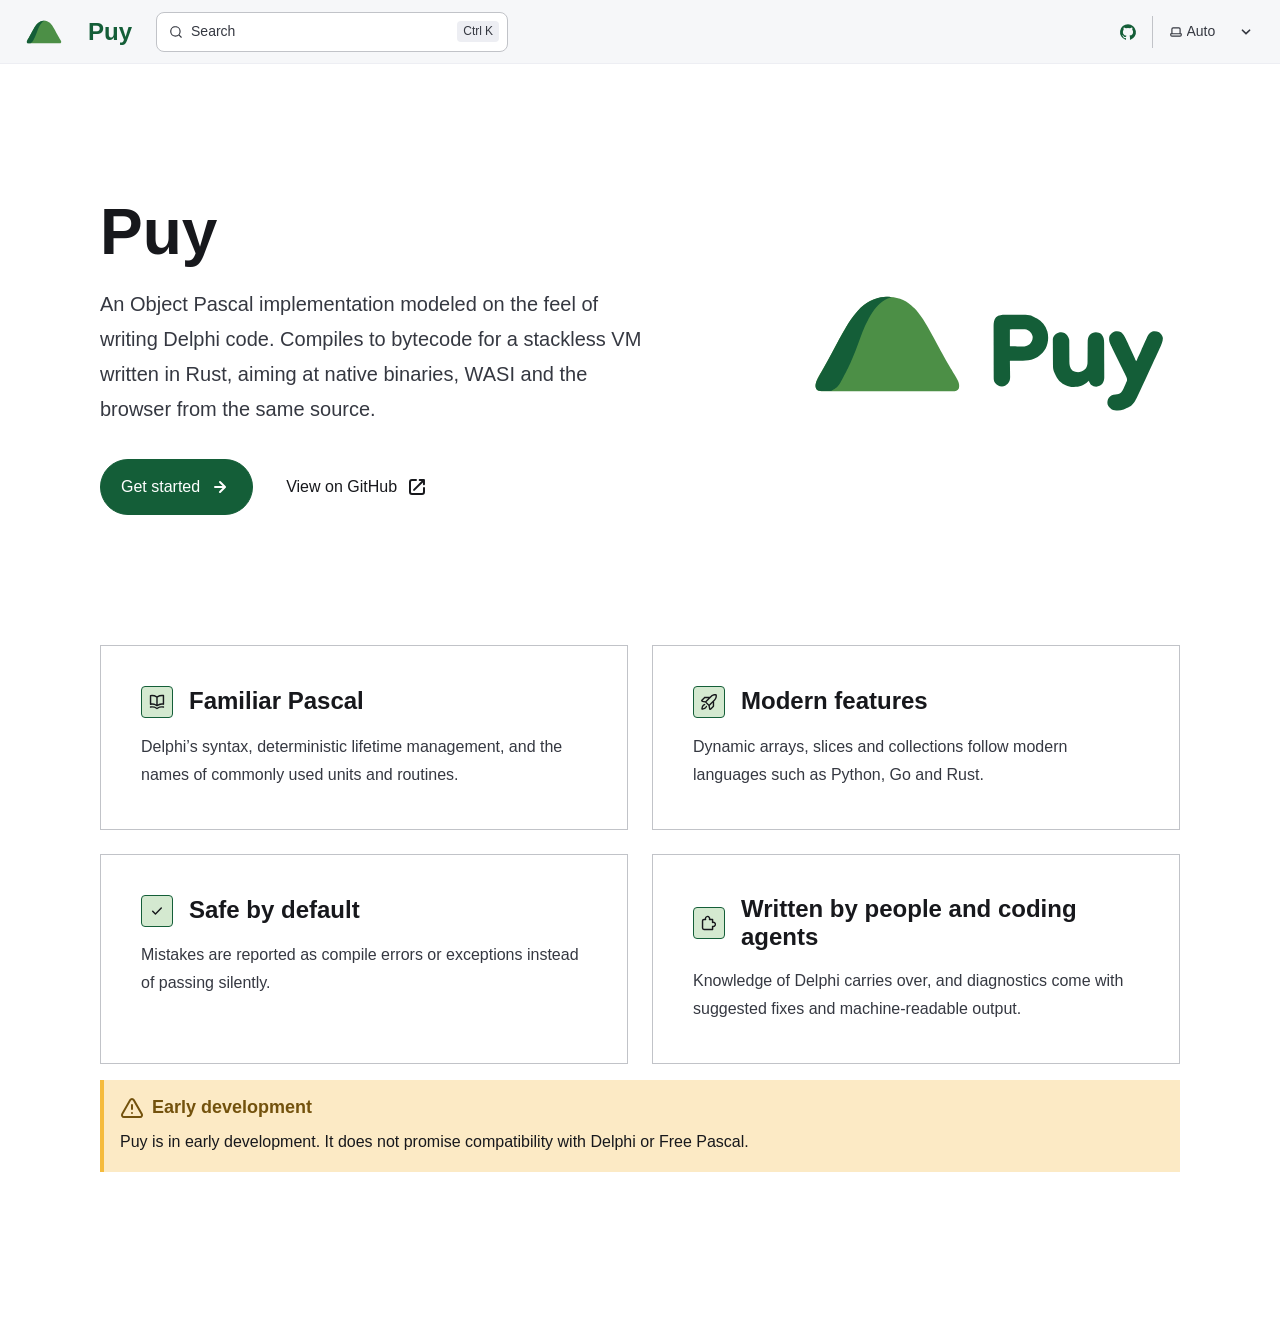
==== commit b379fa72: "Update site" ====
--- a/index.html
+++ b/index.html
@@ -1,4 +1,4 @@
-<!DOCTYPE html><html lang="en" dir="ltr" data-theme="dark" data-has-hero data-astro-cid-g5ptsecz><head><meta charset="utf-8"/><meta name="viewport" content="width=device-width, initial-scale=1"/><title>Puy | Puy</title><link rel="canonical" href="https://puy-lang.org/"/><link rel="sitemap" href="/sitemap-index.xml"/><link rel="shortcut icon" href="/favicon.svg" type="image/svg+xml"/><meta name="generator" content="Astro v7.4.12"/><meta name="generator" content="Starlight v0.43.1"/><meta property="og:title" content="Puy"/><meta property="og:type" content="article"/><meta property="og:url" content="https://puy-lang.org/"/><meta property="og:locale" content="en"/><meta property="og:description" content="An Object Pascal implementation modeled on the feel of writing Delphi code."/><meta property="og:site_name" content="Puy"/><meta name="twitter:card" content="summary_large_image"/><meta name="description" content="An Object Pascal implementation modeled on the feel of writing Delphi code."/><script>
+<!DOCTYPE html><html lang="en" dir="ltr" data-theme="dark" data-has-hero data-astro-cid-g5ptsecz><head><meta charset="utf-8"/><meta name="viewport" content="width=device-width, initial-scale=1"/><title>An Object Pascal implementation | Puy</title><link rel="canonical" href="https://puy-lang.org/"/><link rel="sitemap" href="/sitemap-index.xml"/><link rel="shortcut icon" href="/favicon.svg" type="image/svg+xml"/><meta name="generator" content="Astro v7.4.12"/><meta name="generator" content="Starlight v0.43.1"/><meta property="og:title" content="An Object Pascal implementation"/><meta property="og:type" content="article"/><meta property="og:url" content="https://puy-lang.org/"/><meta property="og:locale" content="en"/><meta property="og:description" content="An Object Pascal implementation modeled on the feel of writing Delphi code."/><meta property="og:site_name" content="Puy"/><meta name="twitter:card" content="summary_large_image"/><meta name="description" content="An Object Pascal implementation modeled on the feel of writing Delphi code."/><script>
 	(() => {
 		const storedTheme =
 			typeof localStorage !== 'undefined' && localStorage.getItem('starlight-theme');
@@ -7,7 +7,7 @@
 			(window.matchMedia('(prefers-color-scheme: light)').matches ? 'light' : 'dark');
 		document.documentElement.dataset.theme = theme === 'light' ? 'light' : 'dark';
 	})();
-</script><link rel="stylesheet" href="/_astro/print.C9eyqPGL.css" media="print"><link rel="stylesheet" href="/_astro/common.D94KL_TM.css"><style>@layer starlight.components.icon{svg[data-astro-cid-hkc32dio]{color:var(--sl-icon-color);font-size:var(--sl-icon-size,1em);width:1em;height:1em;overflow:visible}}
+</script><link rel="stylesheet" href="/_astro/print.C9eyqPGL.css" media="print"><link rel="stylesheet" href="/_astro/common.D9p_Lm1F.css"><style>@layer starlight.components.icon{svg[data-astro-cid-hkc32dio]{color:var(--sl-icon-color);font-size:var(--sl-icon-size,1em);width:1em;height:1em;overflow:visible}}
 </style><script type="module" src="/_astro/page.cNngjUgL.js"></script><style>@layer starlight.components{.card[data-astro-cid-oag6qnet]{--sl-card-border:var(--sl-color-purple);--sl-card-bg:var(--sl-color-purple-low);border:1px solid var(--sl-color-gray-5);background-color:var(--sl-color-black);flex-direction:column;gap:clamp(.5rem,.125rem + 1vw,1rem);padding:clamp(1rem,.125rem + 3vw,2.5rem)}.card[data-astro-cid-oag6qnet]:nth-child(4n+1){--sl-card-border:var(--sl-color-orange);--sl-card-bg:var(--sl-color-orange-low)}.card[data-astro-cid-oag6qnet]:nth-child(4n+3){--sl-card-border:var(--sl-color-green);--sl-card-bg:var(--sl-color-green-low)}.card[data-astro-cid-oag6qnet]:nth-child(4n+4){--sl-card-border:var(--sl-color-red);--sl-card-bg:var(--sl-color-red-low)}.card[data-astro-cid-oag6qnet]:nth-child(4n+5){--sl-card-border:var(--sl-color-blue);--sl-card-bg:var(--sl-color-blue-low)}.title[data-astro-cid-oag6qnet]{font-weight:600;font-size:var(--sl-text-h4);color:var(--sl-color-white);line-height:var(--sl-line-height-headings);align-items:center;gap:1rem}.card[data-astro-cid-oag6qnet] .icon[data-astro-cid-oag6qnet]{border:1px solid var(--sl-card-border);background-color:var(--sl-card-bg);border-radius:.25rem;flex-shrink:0;padding:.2em}.card[data-astro-cid-oag6qnet] .body[data-astro-cid-oag6qnet]{font-size:clamp(var(--sl-text-sm), calc(.5rem + 1vw), var(--sl-text-body));margin:0}.card-grid[data-astro-cid-7qmvx3iy]{grid-template-columns:100%;gap:1rem;display:grid}.card-grid[data-astro-cid-7qmvx3iy]>*{margin-top:0!important}@media (width>=50rem){.card-grid[data-astro-cid-7qmvx3iy]{grid-template-columns:1fr 1fr;gap:1.5rem}.stagger[data-astro-cid-7qmvx3iy]{--stagger-height:5rem;padding-bottom:var(--stagger-height)}.stagger[data-astro-cid-7qmvx3iy]>:nth-child(2n){transform:translateY(var(--stagger-height))}}}
 </style></head><body data-astro-cid-g5ptsecz><a class="sl-skip-link" href="#_top" data-astro-cid-qb7clj6f>Skip to content</a><div class="page sl-flex" data-astro-cid-yntsjkba><header class="header" data-astro-cid-yntsjkba><div class="header" data-astro-cid-by6fddyj><div class="title-wrapper sl-flex" data-astro-cid-by6fddyj><a href="/" class="site-title sl-flex" data-astro-cid-6rvad3va><img alt src="/_astro/puy-symbol.BpjMEfcw.svg" width="752" height="752" data-astro-cid-6rvad3va><span translate="no" data-astro-cid-6rvad3va>Puy</span></a></div><div class="sl-flex print:hidden" data-astro-cid-by6fddyj><site-search data-translations="{&quot;placeholder&quot;:&quot;Search&quot;}" data-astro-cid-b5kgnn7o="true"><button data-open-modal disabled aria-label="Search" aria-keyshortcuts="Control+K" data-astro-cid-b5kgnn7o><svg data-astro-cid-b5kgnn7o="true" aria-hidden="true" width="16" height="16" viewBox="0 0 24 24" fill="currentColor" style="--sl-icon-size: 1em;" data-astro-cid-hkc32dio><path d="M21.71 20.29 18 16.61A9 9 0 1 0 16.61 18l3.68 3.68a.999.999 0 0 0 1.42 0 1 1 0 0 0 0-1.39ZM11 18a7 7 0 1 1 0-14 7 7 0 0 1 0 14Z"/></svg><span class="sl-hidden md:sl-block" aria-hidden="true" data-astro-cid-b5kgnn7o>Search</span><kbd class="sl-hidden md:sl-flex" style="display: none" data-astro-cid-b5kgnn7o><kbd data-astro-cid-b5kgnn7o>Ctrl</kbd><kbd data-astro-cid-b5kgnn7o>K</kbd></kbd></button><dialog style="padding: 0" aria-label="Search" data-astro-cid-b5kgnn7o><div class="dialog-frame sl-flex" data-astro-cid-b5kgnn7o><button data-close-modal class="sl-flex md:sl-hidden" data-astro-cid-b5kgnn7o>Cancel</button><div class="search-container" data-astro-cid-b5kgnn7o><div id="starlight__search" data-astro-cid-b5kgnn7o></div></div></div></dialog></site-search><script>
 	(() => {
@@ -24,7 +24,7 @@
 </script><script type="module" src="/_astro/Search.astro_astro_type_script_index_0_lang.CibB10mu.js"></script></div><div class="sl-hidden md:sl-flex print:hidden right-group" data-astro-cid-by6fddyj><div class="sl-flex social-icons" data-astro-cid-by6fddyj><a href="https://github.com/puy-lang/puy" rel="me" class="sl-flex" data-astro-cid-n2mnl6yq><span class="sr-only" data-astro-cid-n2mnl6yq>GitHub</span><svg data-astro-cid-n2mnl6yq="true" aria-hidden="true" width="16" height="16" viewBox="0 0 24 24" fill="currentColor" style="--sl-icon-size: 1em;" data-astro-cid-hkc32dio><path d="M12 .3a12 12 0 0 0-3.8 23.38c.6.12.83-.26.83-.57L9 21.07c-3.34.72-4.04-1.61-4.04-1.61-.55-1.39-1.34-1.76-1.34-1.76-1.08-.74.09-.73.09-.73 1.2.09 1.83 1.24 1.83 1.24 1.08 1.83 2.81 1.3 3.5 1 .1-.78.42-1.31.76-1.61-2.67-.3-5.47-1.33-5.47-5.93 0-1.31.47-2.38 1.24-3.22-.14-.3-.54-1.52.1-3.18 0 0 1-.32 3.3 1.23a11.5 11.5 0 0 1 6 0c2.28-1.55 3.29-1.23 3.29-1.23.64 1.66.24 2.88.12 3.18a4.65 4.65 0 0 1 1.23 3.22c0 4.61-2.8 5.63-5.48 5.92.42.36.81 1.1.81 2.22l-.01 3.29c0 .31.2.69.82.57A12 12 0 0 0 12 .3Z"/></svg></a></div><starlight-theme-select data-astro-cid-smhvfpqh="true"><label style="--sl-select-width: 6.25em" data-astro-cid-2z5xp7gb><span class="sr-only" data-astro-cid-2z5xp7gb>Select theme</span><span class="icon label-icon" data-astro-cid-2z5xp7gb><svg class="sl-theme-icon-dark" data-astro-cid-smhvfpqh="true" aria-hidden="true" width="16" height="16" viewBox="0 0 24 24" fill="currentColor" style="--sl-icon-size: 1em;" data-astro-cid-hkc32dio><path d="M21.64 13a1 1 0 0 0-1.05-.14 8.049 8.049 0 0 1-3.37.73 8.15 8.15 0 0 1-8.14-8.1 8.59 8.59 0 0 1 .25-2A1 1 0 0 0 8 2.36a10.14 10.14 0 1 0 14 11.69 1 1 0 0 0-.36-1.05Zm-9.5 6.69A8.14 8.14 0 0 1 7.08 5.22v.27a10.15 10.15 0 0 0 10.14 10.14 9.784 9.784 0 0 0 2.1-.22 8.11 8.11 0 0 1-7.18 4.32v-.04Z"/></svg><svg class="sl-theme-icon-light" data-astro-cid-smhvfpqh="true" aria-hidden="true" width="16" height="16" viewBox="0 0 24 24" fill="currentColor" style="--sl-icon-size: 1em;" data-astro-cid-hkc32dio><path d="M5 12a1 1 0 0 0-1-1H3a1 1 0 0 0 0 2h1a1 1 0 0 0 1-1Zm.64 5-.71.71a1 1 0 0 0 0 1.41 1 1 0 0 0 1.41 0l.71-.71A1 1 0 0 0 5.64 17ZM12 5a1 1 0 0 0 1-1V3a1 1 0 0 0-2 0v1a1 1 0 0 0 1 1Zm5.66 2.34a1 1 0 0 0 .7-.29l.71-.71a1 1 0 1 0-1.41-1.41l-.66.71a1 1 0 0 0 0 1.41 1 1 0 0 0 .66.29Zm-12-.29a1 1 0 0 0 1.41 0 1 1 0 0 0 0-1.41l-.71-.71a1.004 1.004 0 1 0-1.43 1.41l.73.71ZM21 11h-1a1 1 0 0 0 0 2h1a1 1 0 0 0 0-2Zm-2.64 6A1 1 0 0 0 17 18.36l.71.71a1 1 0 0 0 1.41 0 1 1 0 0 0 0-1.41l-.76-.66ZM12 6.5a5.5 5.5 0 1 0 5.5 5.5A5.51 5.51 0 0 0 12 6.5Zm0 9a3.5 3.5 0 1 1 0-7 3.5 3.5 0 0 1 0 7Zm0 3.5a1 1 0 0 0-1 1v1a1 1 0 0 0 2 0v-1a1 1 0 0 0-1-1Z"/></svg><svg class="sl-theme-icon-auto" data-astro-cid-smhvfpqh="true" aria-hidden="true" width="16" height="16" viewBox="0 0 24 24" fill="currentColor" style="--sl-icon-size: 1em;" data-astro-cid-hkc32dio><path d="M21 14h-1V7a3 3 0 0 0-3-3H7a3 3 0 0 0-3 3v7H3a1 1 0 0 0-1 1v2a3 3 0 0 0 3 3h14a3 3 0 0 0 3-3v-2a1 1 0 0 0-1-1ZM6 7a1 1 0 0 1 1-1h10a1 1 0 0 1 1 1v7H6V7Zm14 10a1 1 0 0 1-1 1H5a1 1 0 0 1-1-1v-1h16v1Z"/></svg></span><select autocomplete="off" data-astro-cid-2z5xp7gb><option value="dark" data-astro-cid-2z5xp7gb>Dark</option><option value="light" data-astro-cid-2z5xp7gb>Light</option><option value="auto" selected data-astro-cid-2z5xp7gb>Auto</option></select><svg class="icon caret" data-astro-cid-2z5xp7gb="true" aria-hidden="true" width="16" height="16" viewBox="0 0 24 24" fill="currentColor" style="--sl-icon-size: 1em;" data-astro-cid-hkc32dio><path d="M17 9.17a1 1 0 0 0-1.41 0L12 12.71 8.46 9.17a1 1 0 1 0-1.41 1.42l4.24 4.24a1.002 1.002 0 0 0 1.42 0L17 10.59a1.002 1.002 0 0 0 0-1.42Z"/></svg></label></starlight-theme-select><script>(() => {
 		const theme = (typeof localStorage !== 'undefined' && localStorage.getItem('starlight-theme'));
 		if (theme) document.querySelectorAll('starlight-theme-select select').forEach((s) => { s.value = theme; });
-	})();</script><script type="module">var e=`starlight-theme`,t=e=>e===`auto`||e===`dark`||e===`light`?e:`auto`,n=()=>t(typeof localStorage<`u`&&localStorage.getItem(e));function r(t){typeof localStorage<`u`&&localStorage.setItem(e,t===`light`||t===`dark`?t:``)}var i=()=>matchMedia(`(prefers-color-scheme: light)`).matches?`light`:`dark`;function a(e){document.querySelectorAll(`starlight-theme-select select`).forEach(t=>{t.value=e}),document.documentElement.dataset.theme=e===`auto`?i():e,r(e)}matchMedia(`(prefers-color-scheme: light)`).addEventListener(`change`,()=>{n()===`auto`&&a(`auto`)});var o=class extends HTMLElement{constructor(){super(),a(n()),this.querySelector(`select`)?.addEventListener(`change`,e=>{e.currentTarget instanceof HTMLSelectElement&&a(t(e.currentTarget.value))})}};customElements.define(`starlight-theme-select`,o);</script><script type="module">var e=class extends HTMLElement{constructor(){super();let e=this.querySelector(`select`);e&&(e.addEventListener(`change`,e=>{e.currentTarget instanceof HTMLSelectElement&&(window.location.pathname=e.currentTarget.value)}),window.addEventListener(`pageshow`,t=>{if(!t.persisted)return;let n=e.querySelector(`option[selected]`)?.index;n!==e.selectedIndex&&(e.selectedIndex=n??0)}))}};customElements.define(`starlight-lang-select`,e);</script></div></div></header><div class="main-frame" data-astro-cid-yntsjkba><script type="module">var e=document.getElementById(`starlight__sidebar`),t=e?.querySelector(`sl-sidebar-state-persist`),n=`sl-sidebar-state`,r=()=>{let r=[],i=t?.dataset.hash||``;try{let e=sessionStorage.getItem(n),t=JSON.parse(e||`{}`);Array.isArray(t.open)&&t.hash===i&&(r=t.open)}catch{}return{hash:i,open:r,scroll:e?.scrollTop||0}},i=e=>{try{sessionStorage.setItem(n,JSON.stringify(e))}catch{}},a=()=>i(r()),o=(e,t)=>{let n=r();n.open[t]=e,i(n)};t?.addEventListener(`click`,e=>{if(!(e.target instanceof Element))return;let t=e.target.closest(`summary`)?.closest(`details`);if(!t)return;let n=t.querySelector(`sl-sidebar-restore`),r=parseInt(n?.dataset.index||``);isNaN(r)||o(!t.open,r)}),addEventListener(`visibilitychange`,()=>{document.visibilityState===`hidden`&&a()});</script><div class="lg:sl-flex" data-astro-cid-lrzkfocr><div class="main-pane" data-astro-cid-lrzkfocr><main data-pagefind-body lang="en" dir="ltr" data-astro-cid-g5ptsecz><div class="content-panel" data-astro-cid-a7po4psb><div class="sl-container" data-astro-cid-a7po4psb><div class="hero" data-astro-cid-2qjbuh7f><img src="/_astro/puy-logo.BRkI9EOI_SMe1d.svg" fetchpriority="high" loading="eager" decoding="async" alt data-astro-cid-2qjbuh7f="true" width="400" height="400"><div class="sl-flex stack" data-astro-cid-2qjbuh7f><div class="sl-flex copy" data-astro-cid-2qjbuh7f><h1 id="_top" data-page-title data-astro-cid-2qjbuh7f>Puy</h1><div class="tagline" data-astro-cid-2qjbuh7f>An Object Pascal implementation modeled on the feel of writing Delphi code. Compiles to bytecode for a stackless VM written in Rust, aiming at native binaries, WASI and the browser from the same source.</div></div><div class="sl-flex actions" data-astro-cid-2qjbuh7f><a class="sl-link-button not-content primary" href="/getting-started/installation/" data-astro-cid-2qjbuh7f="true" data-astro-cid-dcqstdaq>Get started<svg data-astro-cid-dcqstdaq="true" aria-hidden="true" width="16" height="16" viewBox="0 0 24 24" fill="currentColor" style="--sl-icon-size: 1.5rem;" data-astro-cid-hkc32dio><path d="M17.92 11.62a1.001 1.001 0 0 0-.21-.33l-5-5a1.003 1.003 0 1 0-1.42 1.42l3.3 3.29H7a1 1 0 0 0 0 2h7.59l-3.3 3.29a1.002 1.002 0 0 0 .325 1.639 1 1 0 0 0 1.095-.219l5-5a1 1 0 0 0 .21-.33 1 1 0 0 0 0-.76Z"/></svg></a><a class="sl-link-button not-content minimal" href="https://github.com/puy-lang/puy" data-astro-cid-2qjbuh7f="true" data-astro-cid-dcqstdaq>View on GitHub<svg data-astro-cid-dcqstdaq="true" aria-hidden="true" width="16" height="16" viewBox="0 0 24 24" fill="currentColor" style="--sl-icon-size: 1.5rem;" data-astro-cid-hkc32dio><path d="M19.33 10.18a1 1 0 0 1-.77 0 1 1 0 0 1-.62-.93l.01-1.83-8.2 8.2a1 1 0 0 1-1.41-1.42l8.2-8.2H14.7a1 1 0 0 1 0-2h4.25a1 1 0 0 1 1 1v4.25a1 1 0 0 1-.62.93Z"/><path d="M11 4a1 1 0 1 1 0 2H7a1 1 0 0 0-1 1v10a1 1 0 0 0 1 1h10a1 1 0 0 0 1-1v-4a1 1 0 1 1 2 0v4a3 3 0 0 1-3 3H7a3 3 0 0 1-3-3V7a3 3 0 0 1 3-3h4Z"/></svg></a></div></div></div><div class="sl-markdown-content"><div class="card-grid stagger" data-astro-cid-7qmvx3iy><article class="card sl-flex" data-astro-cid-oag6qnet><p class="title sl-flex" data-astro-cid-oag6qnet><svg class="icon" data-astro-cid-oag6qnet="true" aria-hidden="true" width="16" height="16" viewBox="0 0 24 24" fill="currentColor" style="--sl-icon-size: 1.333em;" data-astro-cid-hkc32dio><path d="M21.17 2.06A13.1 13.1 0 0 0 19 1.87a12.94 12.94 0 0 0-7 2.05 12.94 12.94 0 0 0-7-2 13.1 13.1 0 0 0-2.17.19 1 1 0 0 0-.83 1v12a1 1 0 0 0 1.17 1 10.9 10.9 0 0 1 8.25 1.91l.12.07h.11a.91.91 0 0 0 .7 0h.11l.12-.07A10.899 10.899 0 0 1 20.83 16 1 1 0 0 0 22 15V3a1 1 0 0 0-.83-.94ZM11 15.35a12.87 12.87 0 0 0-6-1.48H4v-10c.333-.02.667-.02 1 0a10.86 10.86 0 0 1 6 1.8v9.68Zm9-1.44h-1a12.87 12.87 0 0 0-6 1.48V5.67a10.86 10.86 0 0 1 6-1.8c.333-.02.667-.02 1 0v10.04Zm1.17 4.15a13.098 13.098 0 0 0-2.17-.19 12.94 12.94 0 0 0-7 2.05 12.94 12.94 0 0 0-7-2.05c-.727.003-1.453.066-2.17.19A1 1 0 0 0 2 19.21a1 1 0 0 0 1.17.79 10.9 10.9 0 0 1 8.25 1.91 1 1 0 0 0 1.16 0A10.9 10.9 0 0 1 20.83 20a1 1 0 0 0 1.17-.79 1 1 0 0 0-.83-1.15Z"/></svg><span data-astro-cid-oag6qnet>Familiar Pascal</span></p><div class="body" data-astro-cid-oag6qnet><p>Delphi’s syntax, deterministic lifetime management, and the names of commonly
+	})();</script><script type="module">var e=`starlight-theme`,t=e=>e===`auto`||e===`dark`||e===`light`?e:`auto`,n=()=>t(typeof localStorage<`u`&&localStorage.getItem(e));function r(t){typeof localStorage<`u`&&localStorage.setItem(e,t===`light`||t===`dark`?t:``)}var i=()=>matchMedia(`(prefers-color-scheme: light)`).matches?`light`:`dark`;function a(e){document.querySelectorAll(`starlight-theme-select select`).forEach(t=>{t.value=e}),document.documentElement.dataset.theme=e===`auto`?i():e,r(e)}matchMedia(`(prefers-color-scheme: light)`).addEventListener(`change`,()=>{n()===`auto`&&a(`auto`)});var o=class extends HTMLElement{constructor(){super(),a(n()),this.querySelector(`select`)?.addEventListener(`change`,e=>{e.currentTarget instanceof HTMLSelectElement&&a(t(e.currentTarget.value))})}};customElements.define(`starlight-theme-select`,o);</script><script type="module">var e=class extends HTMLElement{constructor(){super();let e=this.querySelector(`select`);e&&(e.addEventListener(`change`,e=>{e.currentTarget instanceof HTMLSelectElement&&(window.location.pathname=e.currentTarget.value)}),window.addEventListener(`pageshow`,t=>{if(!t.persisted)return;let n=e.querySelector(`option[selected]`)?.index;n!==e.selectedIndex&&(e.selectedIndex=n??0)}))}};customElements.define(`starlight-lang-select`,e);</script></div></div></header><div class="main-frame" data-astro-cid-yntsjkba><script type="module">var e=document.getElementById(`starlight__sidebar`),t=e?.querySelector(`sl-sidebar-state-persist`),n=`sl-sidebar-state`,r=()=>{let r=[],i=t?.dataset.hash||``;try{let e=sessionStorage.getItem(n),t=JSON.parse(e||`{}`);Array.isArray(t.open)&&t.hash===i&&(r=t.open)}catch{}return{hash:i,open:r,scroll:e?.scrollTop||0}},i=e=>{try{sessionStorage.setItem(n,JSON.stringify(e))}catch{}},a=()=>i(r()),o=(e,t)=>{let n=r();n.open[t]=e,i(n)};t?.addEventListener(`click`,e=>{if(!(e.target instanceof Element))return;let t=e.target.closest(`summary`)?.closest(`details`);if(!t)return;let n=t.querySelector(`sl-sidebar-restore`),r=parseInt(n?.dataset.index||``);isNaN(r)||o(!t.open,r)}),addEventListener(`visibilitychange`,()=>{document.visibilityState===`hidden`&&a()});</script><div class="lg:sl-flex" data-astro-cid-lrzkfocr><div class="main-pane" data-astro-cid-lrzkfocr><main data-pagefind-body lang="en" dir="ltr" data-astro-cid-g5ptsecz><div class="content-panel" data-astro-cid-a7po4psb><div class="sl-container" data-astro-cid-a7po4psb><div class="hero" data-astro-cid-2qjbuh7f><img src="/_astro/puy-logo-dark.EhXWCO-6_SMe1d.svg" loading="eager" decoding="async" alt="Puy" data-astro-cid-2qjbuh7f="true" width="400" height="400" class="light:sl-hidden"><img src="/_astro/puy-logo.BRkI9EOI_SMe1d.svg" loading="eager" decoding="async" alt="Puy" data-astro-cid-2qjbuh7f="true" width="400" height="400" class="dark:sl-hidden"><div class="sl-flex stack" data-astro-cid-2qjbuh7f><div class="sl-flex copy" data-astro-cid-2qjbuh7f><h1 id="_top" data-page-title data-astro-cid-2qjbuh7f>Puy</h1><div class="tagline" data-astro-cid-2qjbuh7f>An Object Pascal implementation modeled on the feel of writing Delphi code. Compiles to bytecode for a stackless VM written in Rust, aiming at native binaries, WASI and the browser from the same source.</div></div><div class="sl-flex actions" data-astro-cid-2qjbuh7f><a class="sl-link-button not-content primary" href="/getting-started/installation/" data-astro-cid-2qjbuh7f="true" data-astro-cid-dcqstdaq>Get started<svg data-astro-cid-dcqstdaq="true" aria-hidden="true" width="16" height="16" viewBox="0 0 24 24" fill="currentColor" style="--sl-icon-size: 1.5rem;" data-astro-cid-hkc32dio><path d="M17.92 11.62a1.001 1.001 0 0 0-.21-.33l-5-5a1.003 1.003 0 1 0-1.42 1.42l3.3 3.29H7a1 1 0 0 0 0 2h7.59l-3.3 3.29a1.002 1.002 0 0 0 .325 1.639 1 1 0 0 0 1.095-.219l5-5a1 1 0 0 0 .21-.33 1 1 0 0 0 0-.76Z"/></svg></a><a class="sl-link-button not-content minimal" href="https://github.com/puy-lang/puy" data-astro-cid-2qjbuh7f="true" data-astro-cid-dcqstdaq>View on GitHub<svg data-astro-cid-dcqstdaq="true" aria-hidden="true" width="16" height="16" viewBox="0 0 24 24" fill="currentColor" style="--sl-icon-size: 1.5rem;" data-astro-cid-hkc32dio><path d="M19.33 10.18a1 1 0 0 1-.77 0 1 1 0 0 1-.62-.93l.01-1.83-8.2 8.2a1 1 0 0 1-1.41-1.42l8.2-8.2H14.7a1 1 0 0 1 0-2h4.25a1 1 0 0 1 1 1v4.25a1 1 0 0 1-.62.93Z"/><path d="M11 4a1 1 0 1 1 0 2H7a1 1 0 0 0-1 1v10a1 1 0 0 0 1 1h10a1 1 0 0 0 1-1v-4a1 1 0 1 1 2 0v4a3 3 0 0 1-3 3H7a3 3 0 0 1-3-3V7a3 3 0 0 1 3-3h4Z"/></svg></a></div></div></div><div class="sl-markdown-content"><div class="card-grid" data-astro-cid-7qmvx3iy><article class="card sl-flex" data-astro-cid-oag6qnet><p class="title sl-flex" data-astro-cid-oag6qnet><svg class="icon" data-astro-cid-oag6qnet="true" aria-hidden="true" width="16" height="16" viewBox="0 0 24 24" fill="currentColor" style="--sl-icon-size: 1.333em;" data-astro-cid-hkc32dio><path d="M21.17 2.06A13.1 13.1 0 0 0 19 1.87a12.94 12.94 0 0 0-7 2.05 12.94 12.94 0 0 0-7-2 13.1 13.1 0 0 0-2.17.19 1 1 0 0 0-.83 1v12a1 1 0 0 0 1.17 1 10.9 10.9 0 0 1 8.25 1.91l.12.07h.11a.91.91 0 0 0 .7 0h.11l.12-.07A10.899 10.899 0 0 1 20.83 16 1 1 0 0 0 22 15V3a1 1 0 0 0-.83-.94ZM11 15.35a12.87 12.87 0 0 0-6-1.48H4v-10c.333-.02.667-.02 1 0a10.86 10.86 0 0 1 6 1.8v9.68Zm9-1.44h-1a12.87 12.87 0 0 0-6 1.48V5.67a10.86 10.86 0 0 1 6-1.8c.333-.02.667-.02 1 0v10.04Zm1.17 4.15a13.098 13.098 0 0 0-2.17-.19 12.94 12.94 0 0 0-7 2.05 12.94 12.94 0 0 0-7-2.05c-.727.003-1.453.066-2.17.19A1 1 0 0 0 2 19.21a1 1 0 0 0 1.17.79 10.9 10.9 0 0 1 8.25 1.91 1 1 0 0 0 1.16 0A10.9 10.9 0 0 1 20.83 20a1 1 0 0 0 1.17-.79 1 1 0 0 0-.83-1.15Z"/></svg><span data-astro-cid-oag6qnet>Familiar Pascal</span></p><div class="body" data-astro-cid-oag6qnet><p>Delphi’s syntax, deterministic lifetime management, and the names of commonly
 used units and routines.</p></div></article><article class="card sl-flex" data-astro-cid-oag6qnet><p class="title sl-flex" data-astro-cid-oag6qnet><svg class="icon" data-astro-cid-oag6qnet="true" aria-hidden="true" width="16" height="16" viewBox="0 0 24 24" fill="currentColor" style="--sl-icon-size: 1.333em;" data-astro-cid-hkc32dio><path fill-rule="evenodd" d="M1.44 8.855v-.001l3.527-3.516c.34-.344.802-.541 1.285-.548h6.649l.947-.947c3.07-3.07 6.207-3.072 7.62-2.868a1.821 1.821 0 0 1 1.557 1.557c.204 1.413.203 4.55-2.868 7.62l-.946.946v6.649a1.845 1.845 0 0 1-.549 1.286l-3.516 3.528a1.844 1.844 0 0 1-3.11-.944l-.858-4.275-4.52-4.52-2.31-.463-1.964-.394A1.847 1.847 0 0 1 .98 10.693a1.843 1.843 0 0 1 .46-1.838Zm5.379 2.017-3.873-.776L6.32 6.733h4.638l-4.14 4.14Zm8.403-5.655c2.459-2.46 4.856-2.463 5.89-2.33.134 1.035.13 3.432-2.329 5.891l-6.71 6.71-3.561-3.56 6.71-6.711Zm-1.318 15.837-.776-3.873 4.14-4.14v4.639l-3.364 3.374Z" clip-rule="evenodd"/><path d="M9.318 18.345a.972.972 0 0 0-1.86-.561c-.482 1.435-1.687 2.204-2.934 2.619a8.22 8.22 0 0 1-1.23.302c.062-.365.157-.79.303-1.229.415-1.247 1.184-2.452 2.62-2.935a.971.971 0 1 0-.62-1.842c-.12.04-.236.084-.35.13-2.02.828-3.012 2.588-3.493 4.033a10.383 10.383 0 0 0-.51 2.845l-.001.016v.063c0 .536.434.972.97.972H2.24a7.21 7.21 0 0 0 .878-.065c.527-.063 1.248-.19 2.02-.447 1.445-.48 3.205-1.472 4.033-3.494a5.828 5.828 0 0 0 .147-.407Z"/></svg><span data-astro-cid-oag6qnet>Modern features</span></p><div class="body" data-astro-cid-oag6qnet><p>Dynamic arrays, slices and collections follow modern languages such as Python,
 Go and Rust.</p></div></article><article class="card sl-flex" data-astro-cid-oag6qnet><p class="title sl-flex" data-astro-cid-oag6qnet><svg class="icon" data-astro-cid-oag6qnet="true" aria-hidden="true" width="16" height="16" viewBox="0 0 24 24" fill="currentColor" style="--sl-icon-size: 1.333em;" data-astro-cid-hkc32dio><path d="M18.71 7.21a1 1 0 0 0-1.42 0l-7.45 7.46-3.13-3.14A1.02 1.02 0 1 0 5.29 13l3.84 3.84a1.001 1.001 0 0 0 1.42 0l8.16-8.16a1 1 0 0 0 0-1.47Z"/></svg><span data-astro-cid-oag6qnet>Safe by default</span></p><div class="body" data-astro-cid-oag6qnet><p>Mistakes are reported as compile errors or exceptions instead of passing
 silently.</p></div></article><article class="card sl-flex" data-astro-cid-oag6qnet><p class="title sl-flex" data-astro-cid-oag6qnet><svg class="icon" data-astro-cid-oag6qnet="true" aria-hidden="true" width="16" height="16" viewBox="0 0 24 24" fill="currentColor" style="--sl-icon-size: 1.333em;" data-astro-cid-hkc32dio><path d="M17 22H5a3 3 0 0 1-3-3V9a3 3 0 0 1 3-3h1a4 4 0 0 1 7.3-2.18c.448.64.692 1.4.7 2.18h3a1 1 0 0 1 1 1v3a4 4 0 0 1 2.18 7.3A3.86 3.86 0 0 1 18 18v3a1 1 0 0 1-1 1ZM5 8a1 1 0 0 0-1 1v10a1 1 0 0 0 1 1h11v-3.18a1 1 0 0 1 1.33-.95 1.77 1.77 0 0 0 1.74-.23 2 2 0 0 0 .93-1.37 2 2 0 0 0-.48-1.59 1.89 1.89 0 0 0-2.17-.55 1 1 0 0 1-1.33-.95V8h-3.2a1 1 0 0 1-1-1.33 1.77 1.77 0 0 0-.23-1.74 1.939 1.939 0 0 0-3-.43A2 2 0 0 0 8 6c.002.23.046.456.13.67A1 1 0 0 1 7.18 8H5Z"/></svg><span data-astro-cid-oag6qnet>Written by people and coding agents</span></p><div class="body" data-astro-cid-oag6qnet><p>Knowledge of Delphi carries over, and diagnostics come with suggested fixes and
--- a/_astro/common.D9p_Lm1F.css
+++ b/_astro/common.D9p_Lm1F.css
@@ -0,0 +1,3 @@
+:root{--sl-color-accent-low:#10301f;--sl-color-accent:#4c8f46;--sl-color-accent-high:#a8d9a0}:root[data-theme=light]{--sl-color-accent-low:#d4e9d0;--sl-color-accent:#145e38;--sl-color-accent-high:#0c3a22}.card{--sl-card-border:var(--sl-color-accent);--sl-card-bg:var(--sl-color-accent-low)}@layer starlight.base{:root,::backdrop{--sl-color-white:#fff;--sl-color-gray-1:#edeef3;--sl-color-gray-2:#c1c3c8;--sl-color-gray-3:#888c96;--sl-color-gray-4:#555962;--sl-color-gray-5:#353841;--sl-color-gray-6:#23262f;--sl-color-black:#17181c;--sl-hue-orange:41;--sl-color-orange-low:hsl(var(--sl-hue-orange), 39%, 22%);--sl-color-orange:hsl(var(--sl-hue-orange), 82%, 63%);--sl-color-orange-high:hsl(var(--sl-hue-orange), 82%, 87%);--sl-hue-green:101;--sl-color-green-low:hsl(var(--sl-hue-green), 39%, 22%);--sl-color-green:hsl(var(--sl-hue-green), 82%, 63%);--sl-color-green-high:hsl(var(--sl-hue-green), 82%, 80%);--sl-hue-blue:234;--sl-color-blue-low:hsl(var(--sl-hue-blue), 54%, 20%);--sl-color-blue:hsl(var(--sl-hue-blue), 100%, 60%);--sl-color-blue-high:hsl(var(--sl-hue-blue), 100%, 87%);--sl-hue-purple:281;--sl-color-purple-low:hsl(var(--sl-hue-purple), 39%, 22%);--sl-color-purple:hsl(var(--sl-hue-purple), 82%, 63%);--sl-color-purple-high:hsl(var(--sl-hue-purple), 82%, 89%);--sl-hue-red:339;--sl-color-red-low:hsl(var(--sl-hue-red), 39%, 22%);--sl-color-red:hsl(var(--sl-hue-red), 82%, 63%);--sl-color-red-high:hsl(var(--sl-hue-red), 82%, 87%);--sl-color-accent-low:#17264f;--sl-color-accent:#3369ff;--sl-color-accent-high:#b3c7ff;--sl-color-text:var(--sl-color-gray-2);--sl-color-text-accent:var(--sl-color-accent-high);--sl-color-text-invert:var(--sl-color-accent-low);--sl-color-bg:var(--sl-color-black);--sl-color-bg-nav:var(--sl-color-gray-6);--sl-color-bg-sidebar:var(--sl-color-gray-6);--sl-color-bg-inline-code:var(--sl-color-gray-5);--sl-color-bg-accent:var(--sl-color-accent-high);--sl-color-hairline-light:var(--sl-color-gray-5);--sl-color-hairline:var(--sl-color-gray-6);--sl-color-hairline-shade:var(--sl-color-black);--sl-color-backdrop-overlay:#16181da8;--sl-shadow-sm:0px 1px 1px #0000001f, 0px 2px 1px #0000003d;--sl-shadow-md:0px 8px 4px #00000014, 0px 5px 2px #00000014, 0px 3px 2px #0000001f, 0px 1px 1px #00000026;--sl-shadow-lg:0px 25px 7px #00000008, 0px 16px 6px #0000001a, 0px 9px 5px #16181d54, 0px 4px 4px #000000bf, 0px 4px 2px #00000040;--sl-text-2xs:.75rem;--sl-text-xs:.8125rem;--sl-text-sm:.875rem;--sl-text-base:1rem;--sl-text-lg:1.125rem;--sl-text-xl:1.25rem;--sl-text-2xl:1.5rem;--sl-text-3xl:1.8125rem;--sl-text-4xl:2.1875rem;--sl-text-5xl:2.625rem;--sl-text-6xl:4rem;--sl-text-body:var(--sl-text-base);--sl-text-body-sm:var(--sl-text-xs);--sl-text-code:var(--sl-text-sm);--sl-text-code-sm:var(--sl-text-xs);--sl-text-h1:var(--sl-text-4xl);--sl-text-h2:var(--sl-text-3xl);--sl-text-h3:var(--sl-text-2xl);--sl-text-h4:var(--sl-text-xl);--sl-text-h5:var(--sl-text-lg);--sl-line-height:1.75;--sl-line-height-headings:1.2;--sl-font-system:-apple-system, BlinkMacSystemFont, "Segoe UI", Roboto, "Helvetica Neue", "Noto Sans", Arial, sans-serif, "Apple Color Emoji", "Segoe UI Emoji", "Segoe UI Symbol", "Noto Color Emoji";--sl-font-system-mono:ui-monospace, SFMono-Regular, Menlo, Monaco, Consolas, "Liberation Mono", "Courier New", monospace;--__sl-font:var(--sl-font,var(--sl-font-system)), var(--sl-font-system);--__sl-font-mono:var(--sl-font-mono,var(--sl-font-system-mono)), var(--sl-font-system-mono);--sl-nav-height:3.5rem;--sl-nav-pad-x:1rem;--sl-nav-pad-y:.75rem;--sl-mobile-toc-height:3rem;--sl-sidebar-width:18.75rem;--sl-sidebar-pad-x:1rem;--sl-content-width:45rem;--sl-content-pad-x:1rem;--sl-content-gap-y:1rem;--sl-main-pad:0 0 3vh 0;--sl-menu-button-size:2rem;--sl-nav-gap:var(--sl-content-pad-x);--sl-outline-offset-inside:-.1875rem;--sl-z-index-toc:4;--sl-z-index-menu:5;--sl-z-index-navbar:10;--sl-z-index-skiplink:20}:root[data-theme=light],[data-theme=light] ::backdrop{--sl-color-white:#17181c;--sl-color-gray-1:#23262f;--sl-color-gray-2:#353841;--sl-color-gray-3:#555962;--sl-color-gray-4:#888c96;--sl-color-gray-5:#c1c3c8;--sl-color-gray-6:#edeef3;--sl-color-gray-7:#f6f7f9;--sl-color-black:#fff;--sl-color-orange-high:hsl(var(--sl-hue-orange), 80%, 25%);--sl-color-orange:hsl(var(--sl-hue-orange), 90%, 60%);--sl-color-orange-low:hsl(var(--sl-hue-orange), 90%, 88%);--sl-color-green-high:hsl(var(--sl-hue-green), 80%, 22%);--sl-color-green:hsl(var(--sl-hue-green), 90%, 46%);--sl-color-green-low:hsl(var(--sl-hue-green), 85%, 90%);--sl-color-blue-high:hsl(var(--sl-hue-blue), 80%, 30%);--sl-color-blue:hsl(var(--sl-hue-blue), 90%, 60%);--sl-color-blue-low:hsl(var(--sl-hue-blue), 88%, 90%);--sl-color-purple-high:hsl(var(--sl-hue-purple), 90%, 30%);--sl-color-purple:hsl(var(--sl-hue-purple), 90%, 60%);--sl-color-purple-low:hsl(var(--sl-hue-purple), 80%, 90%);--sl-color-red-high:hsl(var(--sl-hue-red), 80%, 30%);--sl-color-red:hsl(var(--sl-hue-red), 90%, 60%);--sl-color-red-low:hsl(var(--sl-hue-red), 80%, 90%);--sl-color-accent-high:#0f1c8a;--sl-color-accent:#3d50f5;--sl-color-accent-low:#cfd4fc;--sl-color-text-accent:var(--sl-color-accent);--sl-color-text-invert:var(--sl-color-black);--sl-color-bg-nav:var(--sl-color-gray-7);--sl-color-bg-sidebar:var(--sl-color-bg);--sl-color-bg-inline-code:var(--sl-color-gray-6);--sl-color-bg-accent:var(--sl-color-accent);--sl-color-hairline-light:var(--sl-color-gray-6);--sl-color-hairline-shade:var(--sl-color-gray-6);--sl-color-backdrop-overlay:#545864a8;--sl-shadow-sm:0px 1px 1px #0000000f, 0px 2px 1px #0000000f;--sl-shadow-md:0px 8px 4px #00000008, 0px 5px 2px #00000008, 0px 3px 2px #0000000f, 0px 1px 1px #0000000f;--sl-shadow-lg:0px 25px 7px #00000003, 0px 16px 6px #00000008, 0px 9px 5px #16181d14, 0px 4px 4px #00000029, 0px 4px 2px #0000000a}@media (width>=50em){:root{--sl-nav-height:4rem;--sl-nav-pad-x:1.5rem;--sl-text-h1:var(--sl-text-5xl);--sl-text-h2:var(--sl-text-4xl);--sl-text-h3:var(--sl-text-3xl);--sl-text-h4:var(--sl-text-2xl)}}@media (width>=72rem){:root{--sl-content-pad-x:1.5rem;--sl-mobile-toc-height:0rem}}}@layer starlight.reset{*,:before,:after{box-sizing:border-box}*{margin:0}html{color-scheme:dark;accent-color:var(--sl-color-accent);-webkit-text-size-adjust:100%;text-size-adjust:100%}html[data-theme=light]{color-scheme:light}body{font-family:var(--__sl-font);line-height:var(--sl-line-height);-webkit-font-smoothing:antialiased;color:var(--sl-color-text);background-color:var(--sl-color-bg)}[lang]:where(:lang(zh),:lang(ja)){text-autospace:normal}[lang]:where(:not(:lang(zh),:lang(ja))){text-autospace:initial}pre,code,samp,kbd{text-autospace:no-autospace}input,button,textarea,select{font:inherit}p,h1,h2,h3,h4,h5,h6,code{overflow-wrap:break-word}code{font-family:var(--__sl-font-mono)}}@layer starlight.core{.sl-banner[data-astro-cid-ofbg3qve]{--__sl-banner-text:var(--sl-color-banner-text,var(--sl-color-text-invert));padding:var(--sl-nav-pad-y) var(--sl-nav-pad-x);background-color:var(--sl-color-banner-bg,var(--sl-color-bg-accent));color:var(--__sl-banner-text);line-height:var(--sl-line-height-headings);text-align:center;text-wrap:balance;box-shadow:var(--sl-shadow-sm)}.sl-banner[data-astro-cid-ofbg3qve] a{color:var(--__sl-banner-text)}.content-panel[data-astro-cid-a7po4psb]{padding:1.5rem var(--sl-content-pad-x)}.content-panel[data-astro-cid-a7po4psb]+.content-panel[data-astro-cid-a7po4psb]{border-top:1px solid var(--sl-color-hairline)}.sl-container[data-astro-cid-a7po4psb]{max-width:var(--sl-content-width)}.sl-container[data-astro-cid-a7po4psb]>*+*{margin-top:1.5rem}@media (width>=72rem){.sl-container[data-astro-cid-a7po4psb]{margin-inline:var(--sl-content-margin-inline,auto)}}p[data-astro-cid-gsljcgkv]{border:1px solid var(--sl-color-orange);background-color:var(--sl-color-orange-low);color:var(--sl-color-orange-high);width:max-content;max-width:100%;font-size:var(--sl-text-body-sm);line-height:var(--sl-line-height-headings);text-align:start;align-items:center;gap:.75em;padding:.75em 1em}a[data-astro-cid-qlekgd3o]{color:var(--sl-color-gray-3);align-items:center;gap:.5rem;text-decoration:none}a[data-astro-cid-qlekgd3o]:hover{color:var(--sl-color-white)}.pagination-links[data-astro-cid-b5raizh3]{grid-template-columns:repeat(auto-fit,minmax(min(18rem,100%),1fr));gap:1rem;display:grid}a[data-astro-cid-b5raizh3]{border:1px solid var(--sl-color-gray-5);width:100%;color:var(--sl-color-gray-2);box-shadow:var(--sl-shadow-md);overflow-wrap:anywhere;border-radius:.5rem;flex-grow:1;flex-basis:calc(50% - .5rem);justify-content:flex-start;align-items:center;gap:.5rem;padding:1rem;text-decoration:none;display:flex}[data-astro-cid-b5raizh3][rel=next]{text-align:end;flex-direction:row-reverse;justify-content:end}a[data-astro-cid-b5raizh3]:hover{border-color:var(--sl-color-gray-2)}.link-title[data-astro-cid-b5raizh3]{color:var(--sl-color-white);font-size:var(--sl-text-2xl);line-height:var(--sl-line-height-headings)}svg[data-astro-cid-b5raizh3]{flex-shrink:0}footer[data-astro-cid-ddtxxk7k]{flex-direction:column;gap:1.5rem}.meta[data-astro-cid-ddtxxk7k]{font-size:var(--sl-text-sm);color:var(--sl-color-gray-3);flex-wrap:wrap;justify-content:space-between;gap:.75rem 3rem;margin-top:3rem}.meta[data-astro-cid-ddtxxk7k]>p:only-child{margin-inline-start:auto}.kudos[data-astro-cid-ddtxxk7k]{font-size:var(--sl-text-xs);color:var(--sl-color-gray-3);align-items:center;gap:.5em;margin:1.5rem auto;text-decoration:none}.kudos[data-astro-cid-ddtxxk7k]:hover{color:var(--sl-color-white)}label[data-astro-cid-2z5xp7gb]{--sl-label-icon-size:.875rem;--sl-caret-size:1.25rem;--sl-inline-padding:.5rem;color:var(--sl-color-gray-2);align-items:center;gap:.25rem;display:flex;position:relative}label[data-astro-cid-2z5xp7gb]:hover{color:var(--sl-color-white)}.icon[data-astro-cid-2z5xp7gb]{pointer-events:none;display:flex;position:absolute}select[data-astro-cid-2z5xp7gb]{padding-block:.625rem;padding-inline:calc(var(--sl-label-icon-size) + var(--sl-inline-padding) + .25rem) calc(var(--sl-caret-size) + var(--sl-inline-padding) + .25rem);margin-inline:calc(var(--sl-inline-padding) * -1);width:calc(var(--sl-select-width) + var(--sl-inline-padding) * 2);text-overflow:ellipsis;color:inherit;cursor:pointer;appearance:none;background-color:#0000;border:0}option[data-astro-cid-2z5xp7gb]{background-color:var(--sl-color-bg-nav);color:var(--sl-color-gray-1)}@media (width>=50rem){select[data-astro-cid-2z5xp7gb]{font-size:var(--sl-text-sm)}}site-search[data-astro-cid-b5kgnn7o]{display:contents}button[data-astro-cid-b5kgnn7o][data-open-modal]{color:var(--sl-color-gray-1);cursor:pointer;height:2.5rem;font-size:var(--sl-text-xl);background-color:#0000;border:0;align-items:center;gap:.5rem;display:flex}@media (width>=50rem){button[data-astro-cid-b5kgnn7o][data-open-modal]{border:1px solid var(--sl-color-gray-5);background-color:var(--sl-color-black);color:var(--sl-color-gray-2);font-size:var(--sl-text-sm);border-radius:.5rem;width:100%;max-width:22rem;padding-inline:.75rem .5rem}button[data-astro-cid-b5kgnn7o][data-open-modal]:hover{border-color:var(--sl-color-gray-2);color:var(--sl-color-white)}button[data-astro-cid-b5kgnn7o][data-open-modal]>[data-astro-cid-b5kgnn7o]:last-child{margin-inline-start:auto}}button[data-astro-cid-b5kgnn7o]>kbd[data-astro-cid-b5kgnn7o]{font-size:var(--sl-text-2xs);background-color:var(--sl-color-gray-6);border-radius:.25rem;gap:.25em;padding-inline:.375rem}kbd[data-astro-cid-b5kgnn7o]{font-family:var(--__sl-font)}dialog[data-astro-cid-b5kgnn7o]{background-color:var(--sl-color-gray-6);border:1px solid var(--sl-color-gray-5);width:100%;max-width:100%;height:100%;max-height:100%;box-shadow:var(--sl-shadow-lg);margin:0}dialog[data-astro-cid-b5kgnn7o][open]{display:flex}dialog[data-astro-cid-b5kgnn7o]::backdrop{background-color:var(--sl-color-backdrop-overlay);backdrop-filter:blur(.25rem)}.dialog-frame[data-astro-cid-b5kgnn7o]{flex-direction:column;flex-grow:1;gap:1rem;padding:1rem;position:relative;overflow:auto}button[data-astro-cid-b5kgnn7o][data-close-modal]{z-index:1;height:calc(64px * var(--pagefind-ui-scale));cursor:pointer;color:var(--sl-color-text-accent);background:0 0;border:0;align-self:flex-end;align-items:center;padding:.25rem;position:absolute}#starlight__search[data-astro-cid-b5kgnn7o]{--pagefind-ui-primary:var(--sl-color-text);--pagefind-ui-text:var(--sl-color-gray-2);--pagefind-ui-font:var(--__sl-font);--pagefind-ui-background:var(--sl-color-black);--pagefind-ui-border:var(--sl-color-gray-5);--pagefind-ui-border-width:1px;--pagefind-ui-tag:var(--sl-color-gray-5);--sl-search-cancel-space:5rem}:root[data-theme=light] #starlight__search[data-astro-cid-b5kgnn7o]{--pagefind-ui-tag:var(--sl-color-gray-6)}@media (width>=50rem){#starlight__search[data-astro-cid-b5kgnn7o]{--sl-search-cancel-space:0px}dialog[data-astro-cid-b5kgnn7o]{border-radius:.5rem;width:90%;max-width:40rem;height:max-content;min-height:15rem;max-height:calc(100% - 8rem);margin:4rem auto auto}.dialog-frame[data-astro-cid-b5kgnn7o]{padding:1.5rem}}.pagefind-ui__result.svelte-j9e30.svelte-j9e30{align-items:flex-start;gap:min(calc(40px * var(--pagefind-ui-scale)), 3%);padding:calc(30px * var(--pagefind-ui-scale)) 0 calc(40px * var(--pagefind-ui-scale));border-top:solid var(--pagefind-ui-border-width) var(--pagefind-ui-border);list-style-type:none;display:flex}.pagefind-ui__result.svelte-j9e30.svelte-j9e30:last-of-type{border-bottom:solid var(--pagefind-ui-border-width) var(--pagefind-ui-border)}.pagefind-ui__result-thumb.svelte-j9e30.svelte-j9e30{width:min(30%, calc((30% - (100px * var(--pagefind-ui-scale))) * 100000));max-width:calc(120px * var(--pagefind-ui-scale));margin-top:calc(10px * var(--pagefind-ui-scale));aspect-ratio:var(--pagefind-ui-image-box-ratio);position:relative}.pagefind-ui__result-image.svelte-j9e30.svelte-j9e30{border-radius:var(--pagefind-ui-image-border-radius);width:auto;max-width:100%;height:auto;max-height:100%;font-size:0;display:block;position:absolute;left:50%;transform:translate(-50%)}.pagefind-ui__result-inner.svelte-j9e30.svelte-j9e30{margin-top:calc(10px * var(--pagefind-ui-scale));flex-direction:column;flex:1;align-items:flex-start;display:flex}.pagefind-ui__result-title.svelte-j9e30.svelte-j9e30{font-weight:700;font-size:calc(21px * var(--pagefind-ui-scale));margin-top:0;margin-bottom:0;display:inline-block}.pagefind-ui__result-title.svelte-j9e30 .pagefind-ui__result-link.svelte-j9e30{color:var(--pagefind-ui-text);text-decoration:none}.pagefind-ui__result-title.svelte-j9e30 .pagefind-ui__result-link.svelte-j9e30:hover{text-decoration:underline}.pagefind-ui__result-excerpt.svelte-j9e30.svelte-j9e30{font-weight:400;font-size:calc(16px * var(--pagefind-ui-scale));margin-top:calc(4px * var(--pagefind-ui-scale));min-width:calc(250px * var(--pagefind-ui-scale));margin-bottom:0;display:inline-block}.pagefind-ui__loading.svelte-j9e30.svelte-j9e30{color:var(--pagefind-ui-text);background-color:var(--pagefind-ui-text);border-radius:var(--pagefind-ui-border-radius);opacity:.1;pointer-events:none}.pagefind-ui__result-tags.svelte-j9e30.svelte-j9e30{gap:calc(20px * var(--pagefind-ui-scale));margin-top:calc(20px * var(--pagefind-ui-scale));flex-wrap:wrap;padding:0;list-style-type:none;display:flex}.pagefind-ui__result-tag.svelte-j9e30.svelte-j9e30{padding:calc(4px * var(--pagefind-ui-scale)) calc(8px * var(--pagefind-ui-scale));font-size:calc(14px * var(--pagefind-ui-scale));border-radius:var(--pagefind-ui-border-radius);background-color:var(--pagefind-ui-tag)}.pagefind-ui__result.svelte-4xnkmf.svelte-4xnkmf{align-items:flex-start;gap:min(calc(40px * var(--pagefind-ui-scale)), 3%);padding:calc(30px * var(--pagefind-ui-scale)) 0 calc(40px * var(--pagefind-ui-scale));border-top:solid var(--pagefind-ui-border-width) var(--pagefind-ui-border);list-style-type:none;display:flex}.pagefind-ui__result.svelte-4xnkmf.svelte-4xnkmf:last-of-type{border-bottom:solid var(--pagefind-ui-border-width) var(--pagefind-ui-border)}.pagefind-ui__result-nested.svelte-4xnkmf.svelte-4xnkmf{padding-left:calc(20px * var(--pagefind-ui-scale));flex-direction:column;display:flex}.pagefind-ui__result-nested.svelte-4xnkmf.svelte-4xnkmf:first-of-type{padding-top:calc(10px * var(--pagefind-ui-scale))}.pagefind-ui__result-nested.svelte-4xnkmf .pagefind-ui__result-link.svelte-4xnkmf{font-size:.9em;position:relative}.pagefind-ui__result-nested.svelte-4xnkmf .pagefind-ui__result-link.svelte-4xnkmf:before{content:"⤷ ";position:absolute;top:0;right:calc(100% + .1em)}.pagefind-ui__result-thumb.svelte-4xnkmf.svelte-4xnkmf{width:min(30%, calc((30% - (100px * var(--pagefind-ui-scale))) * 100000));max-width:calc(120px * var(--pagefind-ui-scale));margin-top:calc(10px * var(--pagefind-ui-scale));aspect-ratio:var(--pagefind-ui-image-box-ratio);position:relative}.pagefind-ui__result-image.svelte-4xnkmf.svelte-4xnkmf{border-radius:var(--pagefind-ui-image-border-radius);width:auto;max-width:100%;height:auto;max-height:100%;font-size:0;display:block;position:absolute;left:50%;transform:translate(-50%)}.pagefind-ui__result-inner.svelte-4xnkmf.svelte-4xnkmf{margin-top:calc(10px * var(--pagefind-ui-scale));flex-direction:column;flex:1;align-items:flex-start;display:flex}.pagefind-ui__result-title.svelte-4xnkmf.svelte-4xnkmf{font-weight:700;font-size:calc(21px * var(--pagefind-ui-scale));margin-top:0;margin-bottom:0;display:inline-block}.pagefind-ui__result-title.svelte-4xnkmf .pagefind-ui__result-link.svelte-4xnkmf{color:var(--pagefind-ui-text);text-decoration:none}.pagefind-ui__result-title.svelte-4xnkmf .pagefind-ui__result-link.svelte-4xnkmf:hover{text-decoration:underline}.pagefind-ui__result-excerpt.svelte-4xnkmf.svelte-4xnkmf{font-weight:400;font-size:calc(16px * var(--pagefind-ui-scale));margin-top:calc(4px * var(--pagefind-ui-scale));min-width:calc(250px * var(--pagefind-ui-scale));margin-bottom:0;display:inline-block}.pagefind-ui__loading.svelte-4xnkmf.svelte-4xnkmf{color:var(--pagefind-ui-text);background-color:var(--pagefind-ui-text);border-radius:var(--pagefind-ui-border-radius);opacity:.1;pointer-events:none}.pagefind-ui__result-tags.svelte-4xnkmf.svelte-4xnkmf{gap:calc(20px * var(--pagefind-ui-scale));margin-top:calc(20px * var(--pagefind-ui-scale));flex-wrap:wrap;padding:0;list-style-type:none;display:flex}.pagefind-ui__result-tag.svelte-4xnkmf.svelte-4xnkmf{padding:calc(4px * var(--pagefind-ui-scale)) calc(8px * var(--pagefind-ui-scale));font-size:calc(14px * var(--pagefind-ui-scale));border-radius:var(--pagefind-ui-border-radius);background-color:var(--pagefind-ui-tag)}legend.svelte-1v2r7ls.svelte-1v2r7ls{clip:rect(0 0 0 0);position:absolute}.pagefind-ui__filter-panel.svelte-1v2r7ls.svelte-1v2r7ls{min-width:min(calc(260px * var(--pagefind-ui-scale)), 100%);margin-top:calc(20px * var(--pagefind-ui-scale));flex-direction:column;flex:1;display:flex}.pagefind-ui__filter-group.svelte-1v2r7ls.svelte-1v2r7ls{border:0;padding:0}.pagefind-ui__filter-block.svelte-1v2r7ls.svelte-1v2r7ls{border-bottom:solid calc(2px * var(--pagefind-ui-scale)) var(--pagefind-ui-border);padding:0;padding:calc(20px * var(--pagefind-ui-scale)) 0;display:block}.pagefind-ui__filter-name.svelte-1v2r7ls.svelte-1v2r7ls{font-size:calc(16px * var(--pagefind-ui-scale));cursor:pointer;height:calc(24px * var(--pagefind-ui-scale));align-items:center;font-weight:700;list-style:none;display:flex;position:relative}.pagefind-ui__filter-name.svelte-1v2r7ls.svelte-1v2r7ls::-webkit-details-marker{display:none}.pagefind-ui__filter-name.svelte-1v2r7ls.svelte-1v2r7ls:after{content:"";right:calc(6px * var(--pagefind-ui-scale));width:calc(8px * var(--pagefind-ui-scale));height:calc(8px * var(--pagefind-ui-scale));border:solid calc(2px * var(--pagefind-ui-scale)) currentColor;border-top:0;border-right:0;position:absolute;top:50%;transform:translateY(-70%)rotate(-45deg)}.pagefind-ui__filter-block[open].svelte-1v2r7ls .pagefind-ui__filter-name.svelte-1v2r7ls:after{transform:translateY(-70%)rotate(-225deg)}.pagefind-ui__filter-group.svelte-1v2r7ls.svelte-1v2r7ls{gap:calc(20px * var(--pagefind-ui-scale));padding-top:calc(30px * var(--pagefind-ui-scale));flex-direction:column;display:flex}.pagefind-ui__filter-value.svelte-1v2r7ls.svelte-1v2r7ls{align-items:center;gap:calc(8px * var(--pagefind-ui-scale));display:flex;position:relative}.pagefind-ui__filter-value.svelte-1v2r7ls.svelte-1v2r7ls:before{content:"";top:50%;left:calc(8px * var(--pagefind-ui-scale));opacity:0;width:0;height:0;transform:translate(calc(4.5px * var(--pagefind-ui-scale) * -1), calc(.8px * var(--pagefind-ui-scale))) skewX(-5deg) rotateZ(-45deg);transform-origin:0 0;pointer-events:none;border-top:0;border-bottom:1px solid #fff;border-left:1px solid #fff;border-right:0;position:absolute}.pagefind-ui__filter-value.pagefind-ui__filter-value--checked.svelte-1v2r7ls.svelte-1v2r7ls:before{opacity:1;width:calc(9px * var(--pagefind-ui-scale));height:calc(4px * var(--pagefind-ui-scale));transition:width .1s ease-out .1s,height .1s ease-in}.pagefind-ui__filter-checkbox.svelte-1v2r7ls.svelte-1v2r7ls{width:calc(16px * var(--pagefind-ui-scale));height:calc(16px * var(--pagefind-ui-scale));border:solid 1px var(--pagefind-ui-border);-webkit-appearance:none;appearance:none;border-radius:calc(var(--pagefind-ui-border-radius) / 2);background-color:var(--pagefind-ui-background);cursor:pointer;margin:0}.pagefind-ui__filter-checkbox.svelte-1v2r7ls.svelte-1v2r7ls:checked{background-color:var(--pagefind-ui-primary);border:solid 1px var(--pagefind-ui-primary)}.pagefind-ui__filter-label.svelte-1v2r7ls.svelte-1v2r7ls{cursor:pointer;font-size:calc(16px * var(--pagefind-ui-scale));font-weight:400}.pagefind-ui--reset :where(:not(html,iframe,canvas,img,svg,video):not(svg *,symbol *)){all:unset;display:revert;outline:revert}.pagefind-ui--reset *,.pagefind-ui--reset :before,.pagefind-ui--reset :after{box-sizing:border-box}.pagefind-ui--reset a,.pagefind-ui--reset button{cursor:revert}.pagefind-ui--reset ol,.pagefind-ui--reset ul,.pagefind-ui--reset menu{list-style:none}.pagefind-ui--reset img{max-width:100%}.pagefind-ui--reset table{border-collapse:collapse}.pagefind-ui--reset input,.pagefind-ui--reset textarea{-webkit-user-select:auto}.pagefind-ui--reset textarea{white-space:revert}.pagefind-ui--reset meter{-webkit-appearance:revert;appearance:revert}.pagefind-ui--reset ::placeholder{color:unset}.pagefind-ui--reset :where([hidden]){display:none}.pagefind-ui--reset :where([contenteditable]:not([contenteditable=false])){-moz-user-modify:read-write;-webkit-user-modify:read-write;overflow-wrap:break-word;-webkit-line-break:after-white-space;-webkit-user-select:auto}.pagefind-ui--reset :where([draggable=true]){-webkit-user-drag:element}.pagefind-ui--reset mark{all:revert}:root{--pagefind-ui-scale:.8;--pagefind-ui-primary:#393939;--pagefind-ui-text:#393939;--pagefind-ui-background:#fff;--pagefind-ui-border:#eee;--pagefind-ui-tag:#eee;--pagefind-ui-border-width:2px;--pagefind-ui-border-radius:8px;--pagefind-ui-image-border-radius:8px;--pagefind-ui-image-box-ratio:3 / 2;--pagefind-ui-font:system, -apple-system, "BlinkMacSystemFont", ".SFNSText-Regular", "San Francisco", "Roboto", "Segoe UI", "Helvetica Neue", "Lucida Grande", "Ubuntu", "arial", sans-serif}.pagefind-ui.svelte-e9gkc3{width:100%;color:var(--pagefind-ui-text);font-family:var(--pagefind-ui-font)}.pagefind-ui__hidden.svelte-e9gkc3{display:none!important}.pagefind-ui__suppressed.svelte-e9gkc3{opacity:0;pointer-events:none}.pagefind-ui__form.svelte-e9gkc3{position:relative}.pagefind-ui__form.svelte-e9gkc3:before{background-color:var(--pagefind-ui-text);width:calc(18px * var(--pagefind-ui-scale));height:calc(18px * var(--pagefind-ui-scale));top:calc(23px * var(--pagefind-ui-scale));left:calc(20px * var(--pagefind-ui-scale));content:"";opacity:.7;z-index:9;pointer-events:none;display:block;position:absolute;-webkit-mask-image:url("data:image/svg+xml,%3Csvg width='18' height='18' viewBox='0 0 18 18' fill='none' xmlns='http://www.w3.org/2000/svg'%3E%3Cpath d='M12.7549 11.255H11.9649L11.6849 10.985C12.6649 9.845 13.2549 8.365 13.2549 6.755C13.2549 3.165 10.3449 0.255005 6.75488 0.255005C3.16488 0.255005 0.254883 3.165 0.254883 6.755C0.254883 10.345 3.16488 13.255 6.75488 13.255C8.36488 13.255 9.84488 12.665 10.9849 11.685L11.2549 11.965V12.755L16.2549 17.745L17.7449 16.255L12.7549 11.255ZM6.75488 11.255C4.26488 11.255 2.25488 9.245 2.25488 6.755C2.25488 4.26501 4.26488 2.255 6.75488 2.255C9.24488 2.255 11.2549 4.26501 11.2549 6.755C11.2549 9.245 9.24488 11.255 6.75488 11.255Z' fill='%23000000'/%3E%3C/svg%3E%0A");mask-image:url("data:image/svg+xml,%3Csvg width='18' height='18' viewBox='0 0 18 18' fill='none' xmlns='http://www.w3.org/2000/svg'%3E%3Cpath d='M12.7549 11.255H11.9649L11.6849 10.985C12.6649 9.845 13.2549 8.365 13.2549 6.755C13.2549 3.165 10.3449 0.255005 6.75488 0.255005C3.16488 0.255005 0.254883 3.165 0.254883 6.755C0.254883 10.345 3.16488 13.255 6.75488 13.255C8.36488 13.255 9.84488 12.665 10.9849 11.685L11.2549 11.965V12.755L16.2549 17.745L17.7449 16.255L12.7549 11.255ZM6.75488 11.255C4.26488 11.255 2.25488 9.245 2.25488 6.755C2.25488 4.26501 4.26488 2.255 6.75488 2.255C9.24488 2.255 11.2549 4.26501 11.2549 6.755C11.2549 9.245 9.24488 11.255 6.75488 11.255Z' fill='%23000000'/%3E%3C/svg%3E%0A");-webkit-mask-size:100%;mask-size:100%}.pagefind-ui__search-input.svelte-e9gkc3{height:calc(64px * var(--pagefind-ui-scale));padding:0 calc(70px * var(--pagefind-ui-scale)) 0 calc(54px * var(--pagefind-ui-scale));background-color:var(--pagefind-ui-background);border:var(--pagefind-ui-border-width) solid var(--pagefind-ui-border);border-radius:var(--pagefind-ui-border-radius);font-size:calc(21px * var(--pagefind-ui-scale));-webkit-appearance:none;appearance:none;box-sizing:border-box;width:100%;font-weight:700;display:flex;position:relative}.pagefind-ui__search-input.svelte-e9gkc3::placeholder{opacity:.2}.pagefind-ui__search-clear.svelte-e9gkc3{top:calc(3px * var(--pagefind-ui-scale));right:calc(3px * var(--pagefind-ui-scale));height:calc(58px * var(--pagefind-ui-scale));padding:0 calc(15px * var(--pagefind-ui-scale)) 0 calc(2px * var(--pagefind-ui-scale));color:var(--pagefind-ui-text);font-size:calc(14px * var(--pagefind-ui-scale));cursor:pointer;background-color:var(--pagefind-ui-background);border-radius:var(--pagefind-ui-border-radius);position:absolute}.pagefind-ui__drawer.svelte-e9gkc3{gap:calc(60px * var(--pagefind-ui-scale));flex-flow:wrap;display:flex}.pagefind-ui__results-area.svelte-e9gkc3{min-width:min(calc(400px * var(--pagefind-ui-scale)), 100%);margin-top:calc(20px * var(--pagefind-ui-scale));flex:1000}.pagefind-ui__results.svelte-e9gkc3{padding:0}.pagefind-ui__message.svelte-e9gkc3{box-sizing:content-box;font-size:calc(16px * var(--pagefind-ui-scale));height:calc(24px * var(--pagefind-ui-scale));padding:calc(20px * var(--pagefind-ui-scale)) 0;align-items:center;margin-top:0;font-weight:700;display:flex}.pagefind-ui__button.svelte-e9gkc3{margin-top:calc(40px * var(--pagefind-ui-scale));border:var(--pagefind-ui-border-width) solid var(--pagefind-ui-border);border-radius:var(--pagefind-ui-border-radius);height:calc(48px * var(--pagefind-ui-scale));padding:0 calc(12px * var(--pagefind-ui-scale));font-size:calc(16px * var(--pagefind-ui-scale));color:var(--pagefind-ui-primary);background:var(--pagefind-ui-background);text-align:center;cursor:pointer;width:100%;font-weight:700}.pagefind-ui__button.svelte-e9gkc3:hover{border-color:var(--pagefind-ui-primary);color:var(--pagefind-ui-primary);background:var(--pagefind-ui-background)}[data-search-modal-open]{overflow:hidden}#starlight__search{--sl-search-result-spacing:calc(1.25rem * var(--pagefind-ui-scale));--sl-search-result-pad-inline-start:calc(3.75rem * var(--pagefind-ui-scale));--sl-search-result-pad-inline-end:calc(1.25rem * var(--pagefind-ui-scale));--sl-search-result-pad-block:calc(.9375rem * var(--pagefind-ui-scale));--sl-search-result-nested-pad-block:calc(.625rem * var(--pagefind-ui-scale));--sl-search-corners:calc(.3125rem * var(--pagefind-ui-scale));--sl-search-page-icon-size:calc(1.875rem * var(--pagefind-ui-scale));--sl-search-page-icon-inline-start:calc((var(--sl-search-result-pad-inline-start) - var(--sl-search-page-icon-size)) / 2);--sl-search-tree-diagram-size:calc(2.5rem * var(--pagefind-ui-scale));--sl-search-tree-diagram-inline-start:calc((var(--sl-search-result-pad-inline-start) - var(--sl-search-tree-diagram-size)) / 2)}#starlight__search .pagefind-ui__form:before{--pagefind-ui-text:var(--sl-color-gray-1);opacity:1}#starlight__search .pagefind-ui__search-input{color:var(--sl-color-white);width:calc(100% - var(--sl-search-cancel-space));font-weight:400}#starlight__search .pagefind-ui__search-input::placeholder{color:var(--sl-color-gray-3);opacity:1}#starlight__search input:focus{--pagefind-ui-border:var(--sl-color-accent)}#starlight__search .pagefind-ui__search-clear{width:calc(60px * var(--pagefind-ui-scale));background-color:#0000;padding:0;inset-inline-end:var(--sl-search-cancel-space);overflow:hidden}#starlight__search .pagefind-ui__search-clear:focus{outline:1px solid var(--sl-color-accent)}#starlight__search .pagefind-ui__search-clear:before{content:"";background-color:var(--sl-color-text-accent);width:100%;height:100%;display:block;-webkit-mask:url("data:image/svg+xml,%3Csvg xmlns='http://www.w3.org/2000/svg' viewBox='0 0 24 24'%3E%3Cpath d='m13.41 12 6.3-6.29a1 1 0 1 0-1.42-1.42L12 10.59l-6.29-6.3a1 1 0 0 0-1.42 1.42l6.3 6.29-6.3 6.29a1 1 0 0 0 .33 1.64 1 1 0 0 0 1.09-.22l6.29-6.3 6.29 6.3a1 1 0 0 0 1.64-.33 1 1 0 0 0-.22-1.09L13.41 12Z'/%3E%3C/svg%3E") 50%/50% no-repeat;mask:url("data:image/svg+xml,%3Csvg xmlns='http://www.w3.org/2000/svg' viewBox='0 0 24 24'%3E%3Cpath d='m13.41 12 6.3-6.29a1 1 0 1 0-1.42-1.42L12 10.59l-6.29-6.3a1 1 0 0 0-1.42 1.42l6.3 6.29-6.3 6.29a1 1 0 0 0 .33 1.64 1 1 0 0 0 1.09-.22l6.29-6.3 6.29 6.3a1 1 0 0 0 1.64-.33 1 1 0 0 0-.22-1.09L13.41 12Z'/%3E%3C/svg%3E") 50%/50% no-repeat}#starlight__search .pagefind-ui__results>*+*{margin-top:var(--sl-search-result-spacing)}#starlight__search .pagefind-ui__result{border:0;padding:0}#starlight__search .pagefind-ui__result-nested{padding:var(--sl-search-result-nested-pad-block) var(--sl-search-result-pad-inline-end);padding-inline-start:var(--sl-search-result-pad-inline-start);position:relative}#starlight__search .pagefind-ui__result-title:not(:where(.pagefind-ui__result-nested *)),#starlight__search .pagefind-ui__result-nested{background-color:var(--sl-color-black);position:relative}#starlight__search .pagefind-ui__result-title:not(:where(.pagefind-ui__result-nested *)):hover,#starlight__search .pagefind-ui__result-title:not(:where(.pagefind-ui__result-nested *)):focus-within,#starlight__search .pagefind-ui__result-nested:hover,#starlight__search .pagefind-ui__result-nested:focus-within{outline:1px solid var(--sl-color-accent-high)}#starlight__search .pagefind-ui__result-title:not(:where(.pagefind-ui__result-nested *)):focus-within,#starlight__search .pagefind-ui__result-nested:focus-within{background-color:var(--sl-color-accent-low)}#starlight__search .pagefind-ui__result-thumb,#starlight__search .pagefind-ui__result-inner{margin-top:0}#starlight__search .pagefind-ui__result-inner>:first-child{border-radius:var(--sl-search-corners) var(--sl-search-corners) 0 0}#starlight__search .pagefind-ui__result-inner>:last-child{border-radius:0 0 var(--sl-search-corners) var(--sl-search-corners)}#starlight__search .pagefind-ui__result-inner>.pagefind-ui__result-title{padding:var(--sl-search-result-pad-block) var(--sl-search-result-pad-inline-end);padding-inline-start:var(--sl-search-result-pad-inline-start)}#starlight__search .pagefind-ui__result-inner>.pagefind-ui__result-title:before{content:"";width:var(--sl-search-page-icon-size);background:var(--sl-color-gray-3);position:absolute;inset-block:0;inset-inline-start:var(--sl-search-page-icon-inline-start);-webkit-mask:url("data:image/svg+xml,%3Csvg xmlns='http://www.w3.org/2000/svg' fill='currentColor' viewBox='0 0 24 24'%3E%3Cpath d='M9 10h1a1 1 0 1 0 0-2H9a1 1 0 0 0 0 2Zm0 2a1 1 0 0 0 0 2h6a1 1 0 0 0 0-2H9Zm11-3V8l-6-6a1 1 0 0 0-1 0H7a3 3 0 0 0-3 3v14a3 3 0 0 0 3 3h10a3 3 0 0 0 3-3V9Zm-6-4 3 3h-2a1 1 0 0 1-1-1V5Zm4 14a1 1 0 0 1-1 1H7a1 1 0 0 1-1-1V5a1 1 0 0 1 1-1h5v3a3 3 0 0 0 3 3h3v9Zm-3-3H9a1 1 0 0 0 0 2h6a1 1 0 0 0 0-2Z'/%3E%3C/svg%3E") 50% no-repeat;mask:url("data:image/svg+xml,%3Csvg xmlns='http://www.w3.org/2000/svg' fill='currentColor' viewBox='0 0 24 24'%3E%3Cpath d='M9 10h1a1 1 0 1 0 0-2H9a1 1 0 0 0 0 2Zm0 2a1 1 0 0 0 0 2h6a1 1 0 0 0 0-2H9Zm11-3V8l-6-6a1 1 0 0 0-1 0H7a3 3 0 0 0-3 3v14a3 3 0 0 0 3 3h10a3 3 0 0 0 3-3V9Zm-6-4 3 3h-2a1 1 0 0 1-1-1V5Zm4 14a1 1 0 0 1-1 1H7a1 1 0 0 1-1-1V5a1 1 0 0 1 1-1h5v3a3 3 0 0 0 3 3h3v9Zm-3-3H9a1 1 0 0 0 0 2h6a1 1 0 0 0 0-2Z'/%3E%3C/svg%3E") 50% no-repeat}#starlight__search .pagefind-ui__result-inner{align-items:stretch;gap:1px}#starlight__search .pagefind-ui__result-link{position:unset;--pagefind-ui-text:var(--sl-color-white);font-weight:600}#starlight__search .pagefind-ui__result-link:hover{text-decoration:none}#starlight__search .pagefind-ui__result-nested .pagefind-ui__result-link:before{content:unset}#starlight__search .pagefind-ui__result-nested:before{content:"";width:var(--sl-search-tree-diagram-size);background:var(--sl-color-gray-4);position:absolute;inset-block:0;inset-inline-start:var(--sl-search-tree-diagram-inline-start);-webkit-mask:url("data:image/svg+xml,%3Csvg xmlns='http://www.w3.org/2000/svg' fill='none' stroke='currentColor' stroke-linecap='round' viewBox='0 0 16 1000' preserveAspectRatio='xMinYMin slice'%3E%3Cpath d='M8 0v1000m6-988H8'/%3E%3C/svg%3E") 0 0/100% no-repeat;mask:url("data:image/svg+xml,%3Csvg xmlns='http://www.w3.org/2000/svg' fill='none' stroke='currentColor' stroke-linecap='round' viewBox='0 0 16 1000' preserveAspectRatio='xMinYMin slice'%3E%3Cpath d='M8 0v1000m6-988H8'/%3E%3C/svg%3E") 0 0/100% no-repeat}#starlight__search .pagefind-ui__result-nested:last-of-type:before{-webkit-mask-image:url("data:image/svg+xml,%3Csvg xmlns='http://www.w3.org/2000/svg' fill='none' stroke='currentColor' stroke-linecap='round' stroke-linejoin='round' viewBox='0 0 16 16'%3E%3Cpath d='M8 0v12m6 0H8'/%3E%3C/svg%3E");mask-image:url("data:image/svg+xml,%3Csvg xmlns='http://www.w3.org/2000/svg' fill='none' stroke='currentColor' stroke-linecap='round' stroke-linejoin='round' viewBox='0 0 16 16'%3E%3Cpath d='M8 0v12m6 0H8'/%3E%3C/svg%3E")}[dir=rtl] .pagefind-ui__result-title:before,[dir=rtl] .pagefind-ui__result-nested:before{transform:matrix(-1,0,0,1,0,0)}#starlight__search .pagefind-ui__result-link:after{content:"";position:absolute;inset:0}#starlight__search .pagefind-ui__result-excerpt{font-size:calc(1rem * var(--pagefind-ui-scale));overflow-wrap:anywhere}#starlight__search mark{color:var(--sl-color-gray-2);background-color:#0000;font-weight:600}#starlight__search .pagefind-ui__filter-value:before{border-color:var(--sl-color-text-invert)}#starlight__search .pagefind-ui__result-tags{background-color:var(--sl-color-black);padding:var(--sl-search-result-nested-pad-block) var(--sl-search-result-pad-inline-end);margin-top:0}.site-title[data-astro-cid-6rvad3va]{align-items:center;gap:var(--sl-nav-gap);font-size:var(--sl-text-h4);color:var(--sl-color-text-accent);white-space:nowrap;min-width:0;font-weight:600;text-decoration:none}span[data-astro-cid-6rvad3va]{overflow:hidden}img[data-astro-cid-6rvad3va]{height:calc(var(--sl-nav-height) - 2 * var(--sl-nav-pad-y));object-fit:contain;object-position:0 50%;width:auto;max-width:100%}a[data-astro-cid-n2mnl6yq]{color:var(--sl-color-text-accent);margin:-.5em;padding:.5em}a[data-astro-cid-n2mnl6yq]:hover{color:var(--sl-color-white)}.header[data-astro-cid-by6fddyj]{gap:var(--sl-nav-gap);justify-content:space-between;align-items:center;height:100%;display:flex}.title-wrapper[data-astro-cid-by6fddyj]{min-width:0;margin:-.25rem;padding:.25rem;overflow:clip}.right-group[data-astro-cid-by6fddyj],.social-icons[data-astro-cid-by6fddyj]{align-items:center;gap:1rem}.social-icons[data-astro-cid-by6fddyj]:after{content:"";border-inline-end:1px solid var(--sl-color-gray-5);height:2rem}@media (width>=50rem){:root[data-has-sidebar]{--__sidebar-pad:calc(2 * var(--sl-nav-pad-x))}:root:not([data-has-toc]){--__toc-width:0rem}.header[data-astro-cid-by6fddyj]{--__sidebar-width:max(0rem, var(--sl-content-inline-start,0rem) - var(--sl-nav-pad-x));--__main-column-fr:calc(( 100% + var(--__sidebar-pad,0rem) - var(--__toc-width,var(--sl-sidebar-width)) - (2 * var(--__toc-width,var(--sl-nav-pad-x))) - var(--sl-content-inline-start,0rem) - var(--sl-content-width) ) / 2);grid-template-columns: minmax(calc(var(--__sidebar-width) + max(0rem, var(--__main-column-fr) - var(--sl-nav-gap))), auto)  1fr  auto;align-content:center;display:grid}}.hero[data-astro-cid-2qjbuh7f]{grid-template-columns:100%;align-items:center;gap:1rem;padding-bottom:1rem;display:grid}.hero[data-astro-cid-2qjbuh7f]>img[data-astro-cid-2qjbuh7f],.hero[data-astro-cid-2qjbuh7f]>.hero-html[data-astro-cid-2qjbuh7f]{object-fit:contain;width:min(70%,20rem);height:auto;margin-inline:auto}.stack[data-astro-cid-2qjbuh7f]{text-align:center;flex-direction:column;gap:clamp(1.5rem,1.5rem + 1vw,2rem)}.copy[data-astro-cid-2qjbuh7f]{flex-direction:column;align-items:center;gap:1rem}.copy[data-astro-cid-2qjbuh7f]>[data-astro-cid-2qjbuh7f]{max-width:50ch}h1[data-astro-cid-2qjbuh7f]{font-size:clamp(var(--sl-text-3xl), calc(.25rem + 5vw), var(--sl-text-6xl));line-height:var(--sl-line-height-headings);color:var(--sl-color-white);font-weight:600}.tagline[data-astro-cid-2qjbuh7f]{font-size:clamp(var(--sl-text-base), calc(.0625rem + 2vw), var(--sl-text-xl));color:var(--sl-color-gray-2)}.actions[data-astro-cid-2qjbuh7f]{flex-wrap:wrap;justify-content:center;gap:1rem 2rem}@media (width>=50rem){.hero[data-astro-cid-2qjbuh7f]{grid-template-columns:7fr 4fr;gap:3%;padding-block:clamp(2.5rem,1rem + 10vmin,10rem)}.hero[data-astro-cid-2qjbuh7f]>img[data-astro-cid-2qjbuh7f],.hero[data-astro-cid-2qjbuh7f]>.hero-html[data-astro-cid-2qjbuh7f]{order:2;width:min(100%,25rem)}.stack[data-astro-cid-2qjbuh7f]{text-align:start}.copy[data-astro-cid-2qjbuh7f]{align-items:flex-start}.actions[data-astro-cid-2qjbuh7f]{justify-content:flex-start}}button[data-astro-cid-r2osgdlg]{top:calc((var(--sl-nav-height) - var(--sl-menu-button-size)) / 2);z-index:var(--sl-z-index-navbar);width:var(--sl-menu-button-size);height:var(--sl-menu-button-size);background-color:var(--sl-color-white);color:var(--sl-color-black);box-shadow:var(--sl-shadow-md);cursor:pointer;border:0;border-radius:50%;padding:.5rem;position:fixed;inset-inline-end:var(--sl-nav-pad-x)}button[data-astro-cid-r2osgdlg]:has(~:popover-open){background-color:var(--sl-color-gray-2);box-shadow:none}button[data-astro-cid-r2osgdlg]:has(~:popover-open) .open-menu[data-astro-cid-r2osgdlg]{display:none}button[data-astro-cid-r2osgdlg]:not(:has(~:popover-open)) .close-menu[data-astro-cid-r2osgdlg]{display:none}[data-theme=light] button[data-astro-cid-r2osgdlg]{background-color:var(--sl-color-black);color:var(--sl-color-white)}[data-theme=light] button[data-astro-cid-r2osgdlg]:has(~:popover-open){background-color:var(--sl-color-gray-5)}body:has(#starlight__sidebar:popover-open){overflow:hidden}@media (width>=50rem){body:has(#starlight__sidebar:popover-open){overflow:auto}}.page[data-astro-cid-yntsjkba]{flex-direction:column;min-height:100vh}.header[data-astro-cid-yntsjkba]{z-index:var(--sl-z-index-navbar);width:100%;height:var(--sl-nav-height);border-bottom:1px solid var(--sl-color-hairline-shade);padding:var(--sl-nav-pad-y) var(--sl-nav-pad-x);background-color:var(--sl-color-bg-nav);padding-inline-end:var(--sl-nav-pad-x);position:fixed;inset-block-start:0;inset-inline-start:0}[data-has-sidebar] .header[data-astro-cid-yntsjkba]{padding-inline-end:calc(var(--sl-nav-gap) + var(--sl-nav-pad-x) + var(--sl-menu-button-size))}.sidebar-pane[data-astro-cid-yntsjkba]{border:unset;padding:unset;height:unset;color:unset;z-index:var(--sl-z-index-menu);inset-block:var(--sl-nav-height) 0;background-color:var(--sl-color-black);scrollbar-gutter:stable;width:100%;position:fixed;inset-inline-start:0;overflow-y:auto}.sidebar-content[data-astro-cid-yntsjkba]{height:100%;min-height:max-content;padding:1rem var(--sl-sidebar-pad-x) 0;flex-direction:column;gap:1rem}@media (width>=50rem){.sidebar-content[data-astro-cid-yntsjkba]:after{content:"";padding-bottom:1px}}.main-frame[data-astro-cid-yntsjkba]{padding-top:calc(var(--sl-nav-height) + var(--sl-mobile-toc-height));padding-inline-start:var(--sl-content-inline-start)}@media (width>=50rem){[data-has-sidebar] .header[data-astro-cid-yntsjkba]{padding-inline-end:var(--sl-nav-pad-x)}.sidebar-pane[data-astro-cid-yntsjkba]{width:var(--sl-sidebar-width);background-color:var(--sl-color-bg-sidebar);border-inline-end:1px solid var(--sl-color-hairline-shade);display:block}}ul[data-astro-cid-jugkfwgx]{padding:0;list-style:none}a[data-astro-cid-jugkfwgx]{--pad-inline:.5rem;padding-block:.25rem;padding-inline:calc(1rem * var(--depth) + var(--pad-inline)) var(--pad-inline);border-radius:.25rem;line-height:1.25;display:block}a[data-astro-cid-jugkfwgx][aria-current=true]{color:var(--sl-color-text-accent)}.isMobile[data-astro-cid-jugkfwgx] a[data-astro-cid-jugkfwgx]{--pad-inline:1rem;justify-content:space-between;gap:var(--pad-inline);border-top:1px solid var(--sl-color-gray-6);color:var(--sl-color-text);font-size:var(--sl-text-sm);outline-offset:var(--sl-outline-offset-inside);border-radius:0;padding-block:.5rem;text-decoration:none;display:flex}.isMobile[data-astro-cid-jugkfwgx]:first-child>li[data-astro-cid-jugkfwgx]:first-child>a[data-astro-cid-jugkfwgx]{border-top:0}.isMobile[data-astro-cid-jugkfwgx] a[data-astro-cid-jugkfwgx][aria-current=true],.isMobile[data-astro-cid-jugkfwgx] a[data-astro-cid-jugkfwgx][aria-current=true]:hover,.isMobile[data-astro-cid-jugkfwgx] a[data-astro-cid-jugkfwgx][aria-current=true]:focus{color:var(--sl-color-white);background-color:unset}.isMobile[data-astro-cid-jugkfwgx] a[data-astro-cid-jugkfwgx][aria-current=true]:after{content:"";background-color:var(--sl-color-text-accent);flex-shrink:0;width:1rem;-webkit-mask-image:url([data-uri]);mask-image:url([data-uri]);-webkit-mask-repeat:no-repeat;mask-repeat:no-repeat}nav[data-astro-cid-66cqc7ze]{z-index:var(--sl-z-index-toc);top:calc(var(--sl-nav-height) - 1px);border-top:1px solid var(--sl-color-gray-5);background-color:var(--sl-color-bg-nav);position:fixed;inset-inline:0}@media (width>=50rem){nav[data-astro-cid-66cqc7ze]{inset-inline-start:var(--sl-content-inline-start,0)}}summary[data-astro-cid-66cqc7ze]{height:var(--sl-mobile-toc-height);border-bottom:1px solid var(--sl-color-hairline-shade);font-size:var(--sl-text-xs);outline-offset:var(--sl-outline-offset-inside);align-items:center;gap:.5rem;padding:.5rem 1rem}summary[data-astro-cid-66cqc7ze]::marker,summary[data-astro-cid-66cqc7ze]::-webkit-details-marker{display:none}.toggle[data-astro-cid-66cqc7ze]{border:1px solid var(--sl-color-gray-5);background-color:var(--sl-color-black);user-select:none;cursor:pointer;border-radius:.5rem;flex-shrink:0;justify-content:space-between;align-items:center;gap:1rem;padding-block:.5rem;padding-inline:.75rem .5rem;line-height:1}details[data-astro-cid-66cqc7ze][open] .toggle[data-astro-cid-66cqc7ze]{color:var(--sl-color-white);border-color:var(--sl-color-accent)}details[data-astro-cid-66cqc7ze] .toggle[data-astro-cid-66cqc7ze]:hover{color:var(--sl-color-white);border-color:var(--sl-color-gray-2)}[dir=rtl] .caret[data-astro-cid-66cqc7ze]{transform:rotate(180deg)}details[data-astro-cid-66cqc7ze][open] .caret[data-astro-cid-66cqc7ze]{transform:rotate(90deg)}.display-current[data-astro-cid-66cqc7ze]{white-space:nowrap;text-overflow:ellipsis;color:var(--sl-color-white);overflow:hidden}.dropdown[data-astro-cid-66cqc7ze]{--border-top:1px;margin-top:calc(-1 * var(--border-top));border:var(--border-top) solid var(--sl-color-gray-6);border-top-color:var(--sl-color-hairline-shade);max-height:calc(85vh - var(--sl-nav-height) - var(--sl-mobile-toc-height));background-color:var(--sl-color-black);box-shadow:var(--sl-shadow-md);overscroll-behavior:contain;overflow-y:auto}.right-sidebar-panel[data-astro-cid-qok35upx]{padding:1rem var(--sl-sidebar-pad-x)}.sl-container[data-astro-cid-qok35upx]{width:calc(var(--sl-sidebar-width) - 2 * var(--sl-sidebar-pad-x))}.right-sidebar-panel[data-astro-cid-qok35upx] h2{color:var(--sl-color-white);font-size:var(--sl-text-h5);font-weight:600;line-height:var(--sl-line-height-headings);margin-bottom:.5rem}.right-sidebar-panel[data-astro-cid-qok35upx] :where(a){font-size:var(--sl-text-xs);color:var(--sl-color-gray-3);overflow-wrap:anywhere;text-decoration:none;display:block}.right-sidebar-panel[data-astro-cid-qok35upx] :where(a):hover{color:var(--sl-color-white)}@media (width>=72rem){.sl-container[data-astro-cid-qok35upx]{max-width:calc(( ( 100vw - var(--sl-sidebar-width) - 2 * var(--sl-content-pad-x) - 2 * var(--sl-sidebar-pad-x) ) * .25  ))}}h1[data-astro-cid-bebwqqxs]{font-size:var(--sl-text-h1);line-height:var(--sl-line-height-headings);color:var(--sl-color-white);margin-top:1rem;font-weight:600}.social-icons[data-astro-cid-p4azlveh]{align-items:center;gap:1rem;margin-inline-end:auto;padding-block:1rem;display:flex}.social-icons[data-astro-cid-p4azlveh]:empty{display:none}.mobile-preferences[data-astro-cid-p4azlveh]{border-top:1px solid var(--sl-color-gray-6);flex-wrap:wrap;justify-content:space-between;column-gap:1rem;padding:.5rem 0}sl-sidebar-state-persist[data-astro-cid-ipdry5cl]{display:contents}ul[data-astro-cid-rmhv4bp6]{--sl-sidebar-item-padding-inline:.5rem;padding:0;list-style:none}li[data-astro-cid-rmhv4bp6]{overflow-wrap:anywhere}ul[data-astro-cid-rmhv4bp6] ul[data-astro-cid-rmhv4bp6] li[data-astro-cid-rmhv4bp6]{border-inline-start:1px solid var(--sl-color-hairline-light);margin-inline-start:var(--sl-sidebar-item-padding-inline);padding-inline-start:var(--sl-sidebar-item-padding-inline)}.large[data-astro-cid-rmhv4bp6]{font-size:var(--sl-text-lg);color:var(--sl-color-white);font-weight:600}.top-level[data-astro-cid-rmhv4bp6]>li[data-astro-cid-rmhv4bp6]+li[data-astro-cid-rmhv4bp6]{margin-top:.75rem}summary[data-astro-cid-rmhv4bp6]{padding:.2em var(--sl-sidebar-item-padding-inline);cursor:pointer;user-select:none;justify-content:space-between;align-items:center;line-height:1.4;display:flex}summary[data-astro-cid-rmhv4bp6]::marker,summary[data-astro-cid-rmhv4bp6]::-webkit-details-marker{display:none}.caret[data-astro-cid-rmhv4bp6]{flex-shrink:0;transition:transform .2s ease-in-out}[dir=rtl] .caret[data-astro-cid-rmhv4bp6]{transform:rotate(180deg)}[data-astro-cid-rmhv4bp6][open]>summary[data-astro-cid-rmhv4bp6] .caret[data-astro-cid-rmhv4bp6]{transform:rotate(90deg)}a[data-astro-cid-rmhv4bp6]{color:var(--sl-color-gray-2);padding:.3em var(--sl-sidebar-item-padding-inline);border-radius:.25rem;line-height:1.4;text-decoration:none;display:block}a[data-astro-cid-rmhv4bp6]:hover,a[data-astro-cid-rmhv4bp6]:focus{color:var(--sl-color-white)}[data-astro-cid-rmhv4bp6][aria-current=page],[data-astro-cid-rmhv4bp6][aria-current=page]:hover,[data-astro-cid-rmhv4bp6][aria-current=page]:focus{color:var(--sl-color-text-invert);background-color:var(--sl-color-text-accent);font-weight:600}a[data-astro-cid-rmhv4bp6]>[data-astro-cid-rmhv4bp6]:not(:last-child),.group-label[data-astro-cid-rmhv4bp6]>[data-astro-cid-rmhv4bp6]:not(:last-child){margin-inline-end:.25em}@media (width>=50rem){.top-level[data-astro-cid-rmhv4bp6]>li[data-astro-cid-rmhv4bp6]+li[data-astro-cid-rmhv4bp6]{margin-top:.5rem}.large[data-astro-cid-rmhv4bp6]{font-size:var(--sl-text-base)}a[data-astro-cid-rmhv4bp6]{font-size:var(--sl-text-sm)}}a[data-astro-cid-qb7clj6f]{clip:rect(0, 0, 0, 0);top:.75rem;position:fixed;inset-inline-start:.75rem}a[data-astro-cid-qb7clj6f]:focus{clip:unset;z-index:var(--sl-z-index-skiplink);color:var(--sl-color-text-invert);background-color:var(--sl-color-text-accent);box-shadow:var(--sl-shadow-lg);padding:.5rem 1rem;text-decoration:none;display:block}.main-pane[data-astro-cid-lrzkfocr]{isolation:isolate}@media (width>=72rem){.right-sidebar-container[data-astro-cid-lrzkfocr]{width:max(var(--sl-sidebar-width), calc(var(--sl-sidebar-width) + (100% - var(--sl-content-width) - var(--sl-sidebar-width)) / 2));order:2;margin-inline-start:auto;position:relative}.right-sidebar[data-astro-cid-lrzkfocr]{border-inline-start:1px solid var(--sl-color-hairline);padding-top:var(--sl-nav-height);scrollbar-width:none;width:100%;height:100vh;position:fixed;top:0;overflow-y:auto}.main-pane[data-astro-cid-lrzkfocr]{width:100%}[data-has-sidebar][data-has-toc] .main-pane[data-astro-cid-lrzkfocr]{--sl-content-margin-inline:auto 0;width:min(calc(100% - var(--sl-sidebar-width)), calc(var(--sl-content-width) + (100% - var(--sl-content-width) - var(--sl-sidebar-width)) / 2));order:1}}}@layer starlight.content{.sl-markdown-content .sl-heading-wrapper{--sl-anchor-icon-size:.8275em;--sl-anchor-icon-gap:.25em;--sl-anchor-icon-space:calc(var(--sl-anchor-icon-size) + var(--sl-anchor-icon-gap));line-height:var(--sl-line-height-headings)}.sl-markdown-content .sl-heading-wrapper:has(>:first-child:is(.sr-only,[hidden])){display:contents}.sl-markdown-content :not(h1,h2,h3,h4,h5,h6,.sl-heading-wrapper)+.sl-heading-wrapper{margin-top:1.5em}.sl-markdown-content .sl-heading-wrapper.level-h1{font-size:var(--sl-text-h1)}.sl-markdown-content .sl-heading-wrapper.level-h2{font-size:var(--sl-text-h2)}.sl-markdown-content .sl-heading-wrapper.level-h3{font-size:var(--sl-text-h3)}.sl-markdown-content .sl-heading-wrapper.level-h4{font-size:var(--sl-text-h4)}.sl-markdown-content .sl-heading-wrapper.level-h5{font-size:var(--sl-text-h5)}.sl-markdown-content .sl-heading-wrapper.level-h6{font-size:var(--sl-text-h6)}.sl-markdown-content .sl-heading-wrapper>:first-child:not([hidden]){padding-inline-end:var(--sl-anchor-icon-space);display:inline}.sl-markdown-content .sl-anchor-link{-webkit-user-select:none;user-select:none;margin-inline-start:calc(-1 * var(--sl-anchor-icon-size));display:inline-flex;position:relative}.sl-markdown-content .sl-heading-wrapper:has(>:first-child:is(.sr-only,[hidden]))>.sl-anchor-link{display:none}.sl-markdown-content .sl-anchor-link:after{content:"";position:absolute;inset:-.25rem -.5rem}.sl-markdown-content .sl-anchor-icon>svg{width:var(--sl-anchor-icon-size);vertical-align:top;transform:translateY(calc((var(--sl-line-height-headings) * 1em - var(--sl-anchor-icon-size)) / 2));display:inline;overflow:visible}@media (hover:hover){.sl-markdown-content .sl-anchor-link{opacity:0}.sl-markdown-content .sl-anchor-link:focus,.sl-markdown-content .sl-heading-wrapper:hover .sl-anchor-link{opacity:1}}.sl-markdown-content :not(a,strong,em,del,span,input,code,br)+:not(a,strong,em,del,span,input,code,br,:where(.not-content *)),.sl-markdown-content :not(a,strong,em,del,span,input,code,br)+:is(astro-island,astro-slot)>:not(a,strong,em,del,span,input,code,br,:where(.not-content *)):first-child{margin-top:var(--sl-content-gap-y)}.sl-markdown-content :not(h1,h2,h3,h4,h5,h6)+:is(h1,h2,h3,h4,h5,h6):not(:where(.not-content *)){margin-top:1.5em}.sl-markdown-content li+li:not(:where(.not-content *)),.sl-markdown-content dt+dt:not(:where(.not-content *)),.sl-markdown-content dt+dd:not(:where(.not-content *)),.sl-markdown-content dd+dd:not(:where(.not-content *)){margin-top:.25rem}.sl-markdown-content li:not(:where(.not-content *)){overflow-wrap:anywhere}.sl-markdown-content :is(ol,ul):has(>li>:not(a,strong,em,del,span,input,code,br,script,ol,ul))>li>:is(:last-child:not(a,strong,em,del,span,input,code,br,script,:where(.not-content *)),:not(script):has(~script:last-child):not(:has(~:not(script)))){margin-bottom:1.25rem}.sl-markdown-content dt:not(:where(.not-content *)){font-weight:700}.sl-markdown-content dd:not(:where(.not-content *)){padding-inline-start:1rem}.sl-markdown-content :is(h1,h2,h3,h4,h5,h6):not(:where(.not-content *)){color:var(--sl-color-white);line-height:var(--sl-line-height-headings);font-weight:600}.sl-markdown-content :is(img,picture,video,canvas,svg,iframe):not(:where(.not-content *)){max-width:100%;height:auto;display:block}.sl-markdown-content h1:not(:where(.not-content *)){font-size:var(--sl-text-h1)}.sl-markdown-content h2:not(:where(.not-content *)){font-size:var(--sl-text-h2)}.sl-markdown-content h3:not(:where(.not-content *)){font-size:var(--sl-text-h3)}.sl-markdown-content h4:not(:where(.not-content *)){font-size:var(--sl-text-h4)}.sl-markdown-content h5:not(:where(.not-content *)){font-size:var(--sl-text-h5)}.sl-markdown-content h6:not(:where(.not-content *)){font-size:var(--sl-text-h6)}.sl-markdown-content a:not(:where(.not-content *)){color:var(--sl-color-text-accent)}.sl-markdown-content a:hover:not(:where(.not-content *)){color:var(--sl-color-white)}.sl-markdown-content code:not(:where(.not-content *)){background-color:var(--sl-color-bg-inline-code);font-size:var(--sl-text-code-sm);margin-block:-.125rem;padding:.125rem .375rem}.sl-markdown-content :is(h1,h2,h3,h4,h5,h6) code{font-size:inherit}.sl-markdown-content pre:not(:where(.not-content *)){border:1px solid var(--sl-color-gray-5);font-size:var(--sl-text-code);tab-size:2;padding:.75rem 1rem}.sl-markdown-content pre code:not(:where(.not-content *)){all:unset;font-family:var(--__sl-font-mono)}.sl-markdown-content blockquote:not(:where(.not-content *)){border-inline-start:1px solid var(--sl-color-gray-5);padding-inline-start:1rem}.sl-markdown-content table:not(:where(.not-content *)){border-spacing:0;display:block;overflow:auto}.sl-markdown-content :is(th,td):not(:where(.not-content *)){border-bottom:1px solid var(--sl-color-gray-5);vertical-align:baseline;padding:.5rem 1rem}.sl-markdown-content :is(th:first-child,td:first-child):not(:where(.not-content *)){padding-inline-start:0}.sl-markdown-content :is(th:last-child,td:last-child):not(:where(.not-content *)){padding-inline-end:0}.sl-markdown-content th:not(:where(.not-content *)){color:var(--sl-color-white);font-weight:600}.sl-markdown-content th:not([align]):not(:where(.not-content *)){text-align:start}.sl-markdown-content .starlight-aside :is(th,td,hr,blockquote):not(:where(.not-content *)){border-color:var(--sl-color-gray-4)}@supports (border-color:color-mix(in srgb, var(--sl-color-asides-text-accent) 30%, transparent)
+	){.sl-markdown-content .starlight-aside :is(th,td,hr,blockquote):not(:where(.not-content *)){border-color:color-mix(in srgb, var(--sl-color-asides-text-accent) 30%, transparent)}}@supports (border-color:color-mix(in srgb, var(--sl-color-asides-text-accent) 12%, transparent)
+	){.sl-markdown-content .starlight-aside code:not(:where(.not-content *)){background-color:color-mix(in srgb, var(--sl-color-asides-text-accent) 12%, transparent)}}.sl-markdown-content hr:not(:where(.not-content *)){border:0;border-bottom:1px solid var(--sl-color-hairline)}.sl-markdown-content details:not(:where(.not-content *)){--sl-details-border-color:var(--sl-color-gray-5);--sl-details-border-color--hover:var(--sl-color-text-accent);border-inline-start:2px solid var(--sl-details-border-color);padding-inline-start:1rem}.sl-markdown-content details:not([open]):hover:not(:where(.not-content *)),.sl-markdown-content details:has(>summary:hover):not(:where(.not-content *)){border-color:var(--sl-details-border-color--hover)}.sl-markdown-content summary:not(:where(.not-content *)){color:var(--sl-color-white);cursor:pointer;margin-inline-start:-.5rem;padding-inline-start:.5rem;font-weight:600;display:block}.sl-markdown-content details[open]>summary:not(:where(.not-content *)){margin-bottom:1rem}.sl-markdown-content summary:not(:where(.not-content *))::marker,.sl-markdown-content summary:not(:where(.not-content *))::-webkit-details-marker{display:none}.sl-markdown-content summary:not(:where(.not-content *)):before{--sl-details-marker-size:1.25rem;content:"";height:var(--sl-details-marker-size);width:var(--sl-details-marker-size);margin-inline:calc((var(--sl-details-marker-size) / 4) * -1) .25rem;vertical-align:middle;background-color:currentColor;display:inline-block;-webkit-mask-image:url("data:image/svg+xml,%3Csvg xmlns='http://www.w3.org/2000/svg' viewBox='0 0 24 24'%3E%3Cpath d='M14.8 11.3 10.6 7a1 1 0 1 0-1.4 1.5l3.5 3.5-3.5 3.5a1 1 0 0 0 0 1.4 1 1 0 0 0 .7.3 1 1 0 0 0 .7-.3l4.2-4.2a1 1 0 0 0 0-1.4Z'/%3E%3C/svg%3E%0A");mask-image:url("data:image/svg+xml,%3Csvg xmlns='http://www.w3.org/2000/svg' viewBox='0 0 24 24'%3E%3Cpath d='M14.8 11.3 10.6 7a1 1 0 1 0-1.4 1.5l3.5 3.5-3.5 3.5a1 1 0 0 0 0 1.4 1 1 0 0 0 .7.3 1 1 0 0 0 .7-.3l4.2-4.2a1 1 0 0 0 0-1.4Z'/%3E%3C/svg%3E%0A");-webkit-mask-repeat:no-repeat;mask-repeat:no-repeat}@media (prefers-reduced-motion:no-preference){.sl-markdown-content summary:not(:where(.not-content *)):before{transition:transform .2s ease-in-out}}.sl-markdown-content details[open]>summary:not(:where(.not-content *)):before{transform:rotate(90deg)}[dir=rtl] .sl-markdown-content summary:not(:where(.not-content *)):before,.sl-markdown-content [dir=rtl] summary:not(:where(.not-content *)):before{transform:rotate(180deg)}.sl-markdown-content summary:not(:where(.not-content *)) p:only-child{display:inline}.sl-markdown-content .starlight-aside details:not(:where(.not-content *)){--sl-details-border-color:var(--sl-color-asides-border);--sl-details-border-color--hover:var(--sl-color-asides-text-accent)}}@layer starlight.components{.kudos[data-astro-cid-ddtxxk7k] svg{color:var(--sl-color-orange)}.label-icon[data-astro-cid-2z5xp7gb]{font-size:var(--sl-label-icon-size);inset-inline-start:0}.caret[data-astro-cid-2z5xp7gb]{font-size:var(--sl-caret-size);inset-inline-end:0}starlight-theme-select[data-astro-cid-smhvfpqh]:has([value=dark]:not(:checked)) .sl-theme-icon-dark,starlight-theme-select[data-astro-cid-smhvfpqh]:has([value=light]:not(:checked)) .sl-theme-icon-light,starlight-theme-select[data-astro-cid-smhvfpqh]:has([value=auto]:not(:checked)) .sl-theme-icon-auto{display:none}.sl-link-button[data-astro-cid-dcqstdaq]{font-size:var(--sl-text-sm);outline-offset:.25rem;border:1px solid #0000;border-radius:999rem;align-items:center;gap:.5em;padding:.4375rem 1.125rem;line-height:1.1875;text-decoration:none;display:inline-flex}.sl-link-button[data-astro-cid-dcqstdaq].primary{background:var(--sl-color-text-accent);border-color:var(--sl-color-text-accent);color:var(--sl-color-black)}.sl-link-button[data-astro-cid-dcqstdaq].primary:hover{color:var(--sl-color-black)}.sl-link-button[data-astro-cid-dcqstdaq].secondary{border-color:inherit;color:var(--sl-color-white)}.sl-link-button[data-astro-cid-dcqstdaq].minimal{color:var(--sl-color-white);padding-inline:0}.sl-link-button[data-astro-cid-dcqstdaq] svg{flex-shrink:0}@media (width>=50rem){.sl-link-button[data-astro-cid-dcqstdaq]{font-size:var(--sl-text-base);padding:.9375rem 1.25rem}}.sl-markdown-content .sl-link-button[data-astro-cid-dcqstdaq]{margin-inline-end:1rem}.sl-markdown-content .sl-link-button[data-astro-cid-dcqstdaq]:not(:where(p *)){margin-block:1rem}:root{--sl-badge-default-border:var(--sl-color-accent);--sl-badge-default-bg:var(--sl-color-accent-low);--sl-badge-default-text:#fff;--sl-badge-note-border:var(--sl-color-blue);--sl-badge-note-bg:var(--sl-color-blue-low);--sl-badge-note-text:#fff;--sl-badge-danger-border:var(--sl-color-red);--sl-badge-danger-bg:var(--sl-color-red-low);--sl-badge-danger-text:#fff;--sl-badge-success-border:var(--sl-color-green);--sl-badge-success-bg:var(--sl-color-green-low);--sl-badge-success-text:#fff;--sl-badge-caution-border:var(--sl-color-orange);--sl-badge-caution-bg:var(--sl-color-orange-low);--sl-badge-caution-text:#fff;--sl-badge-tip-border:var(--sl-color-purple);--sl-badge-tip-bg:var(--sl-color-purple-low);--sl-badge-tip-text:#fff}[data-theme=light]:root{--sl-badge-default-bg:var(--sl-color-accent-high);--sl-badge-note-bg:var(--sl-color-blue-high);--sl-badge-danger-bg:var(--sl-color-red-high);--sl-badge-success-bg:var(--sl-color-green-high);--sl-badge-caution-bg:var(--sl-color-orange-high);--sl-badge-tip-bg:var(--sl-color-purple-high)}.sl-badge[data-astro-cid-f4zorn72]{border:1px solid var(--sl-color-border-badge);font-family:var(--sl-font-system-mono);color:var(--sl-color-text-badge);background-color:var(--sl-color-bg-badge);overflow-wrap:anywhere;border-radius:.25rem;line-height:normal;display:inline-block}.sidebar-content .sl-badge[data-astro-cid-f4zorn72]{line-height:1;font-size:var(--sl-text-xs);padding:.125rem .375rem}.sidebar-content a[aria-current=page]>.sl-badge[data-astro-cid-f4zorn72]{--sl-color-bg-badge:transparent;--sl-color-border-badge:currentColor;color:inherit}.default[data-astro-cid-f4zorn72]{--sl-color-bg-badge:var(--sl-badge-default-bg);--sl-color-border-badge:var(--sl-badge-default-border);--sl-color-text-badge:var(--sl-badge-default-text)}.note[data-astro-cid-f4zorn72]{--sl-color-bg-badge:var(--sl-badge-note-bg);--sl-color-border-badge:var(--sl-badge-note-border);--sl-color-text-badge:var(--sl-badge-note-text)}.danger[data-astro-cid-f4zorn72]{--sl-color-bg-badge:var(--sl-badge-danger-bg);--sl-color-border-badge:var(--sl-badge-danger-border);--sl-color-text-badge:var(--sl-badge-danger-text)}.success[data-astro-cid-f4zorn72]{--sl-color-bg-badge:var(--sl-badge-success-bg);--sl-color-border-badge:var(--sl-badge-success-border);--sl-color-text-badge:var(--sl-badge-success-text)}.tip[data-astro-cid-f4zorn72]{--sl-color-bg-badge:var(--sl-badge-tip-bg);--sl-color-border-badge:var(--sl-badge-tip-border);--sl-color-text-badge:var(--sl-badge-tip-text)}.caution[data-astro-cid-f4zorn72]{--sl-color-bg-badge:var(--sl-badge-caution-bg);--sl-color-border-badge:var(--sl-badge-caution-border);--sl-color-text-badge:var(--sl-badge-caution-text)}.small[data-astro-cid-f4zorn72]{font-size:var(--sl-text-xs);padding:.125rem .25rem}.medium[data-astro-cid-f4zorn72]{font-size:var(--sl-text-sm);padding:.175rem .35rem}.large[data-astro-cid-f4zorn72]{font-size:var(--sl-text-base);padding:.225rem .45rem}.sl-markdown-content :is(h1,h2,h3,h4,h5,h6) .sl-badge[data-astro-cid-f4zorn72]{vertical-align:middle}}@layer starlight.components.icon;@layer starlight.components.aside{.starlight-aside{border-inline-start:.25rem solid var(--sl-color-asides-border);color:var(--sl-color-white);padding:1rem}.starlight-aside--note{--sl-color-asides-text-accent:var(--sl-color-blue-high);--sl-color-asides-border:var(--sl-color-blue);background-color:var(--sl-color-blue-low)}.starlight-aside--tip{--sl-color-asides-text-accent:var(--sl-color-purple-high);--sl-color-asides-border:var(--sl-color-purple);background-color:var(--sl-color-purple-low)}.starlight-aside--caution{--sl-color-asides-text-accent:var(--sl-color-orange-high);--sl-color-asides-border:var(--sl-color-orange);background-color:var(--sl-color-orange-low)}.starlight-aside--danger{--sl-color-asides-text-accent:var(--sl-color-red-high);--sl-color-asides-border:var(--sl-color-red);background-color:var(--sl-color-red-low)}.starlight-aside__title{font-size:var(--sl-text-h5);font-weight:600;line-height:var(--sl-line-height-headings);color:var(--sl-color-asides-text-accent);align-items:center;gap:.5rem;display:flex}.starlight-aside__icon{width:1em;height:1em;font-size:1.333em;overflow:visible}.starlight-aside__title+.starlight-aside__content{margin-top:.5rem}.starlight-aside__content:empty{display:none}.starlight-aside__content a{color:var(--sl-color-asides-text-accent)}}@layer starlight.utils{.sr-only{clip:rect(0, 0, 0, 0);white-space:nowrap;border-width:0;width:1px;height:1px;margin:-1px;padding:0;position:absolute;overflow:hidden}.sl-hidden{display:none}.sl-flex{display:flex}.sl-block{display:block}@media (width>=50rem){.md\:sl-hidden{display:none}.md\:sl-flex{display:flex}.md\:sl-block{display:block}}@media (width>=72rem){.lg\:sl-hidden{display:none}.lg\:sl-flex{display:flex}.lg\:sl-block{display:block}}[data-theme=light] .light\:sl-hidden,[data-theme=dark] .dark\:sl-hidden{display:none}[dir=rtl] .rtl\:flip:not(:where([dir=rtl] [dir=ltr] *)){transform:matrix(-1,0,0,1,0,0)}}html:not([data-has-toc]){--sl-mobile-toc-height:0rem}html:not([data-has-sidebar]){--sl-content-width:67.5rem}html{scroll-padding-top:calc(1.5rem + var(--sl-nav-height) + var(--sl-mobile-toc-height))}main[data-astro-cid-g5ptsecz]{padding:var(--sl-main-pad)}@media (width>=50em){[data-astro-cid-g5ptsecz][data-has-sidebar]{--sl-content-inline-start:var(--sl-sidebar-width)}}@media (width>=72em){html{scroll-padding-top:calc(1.5rem + var(--sl-nav-height))}}
